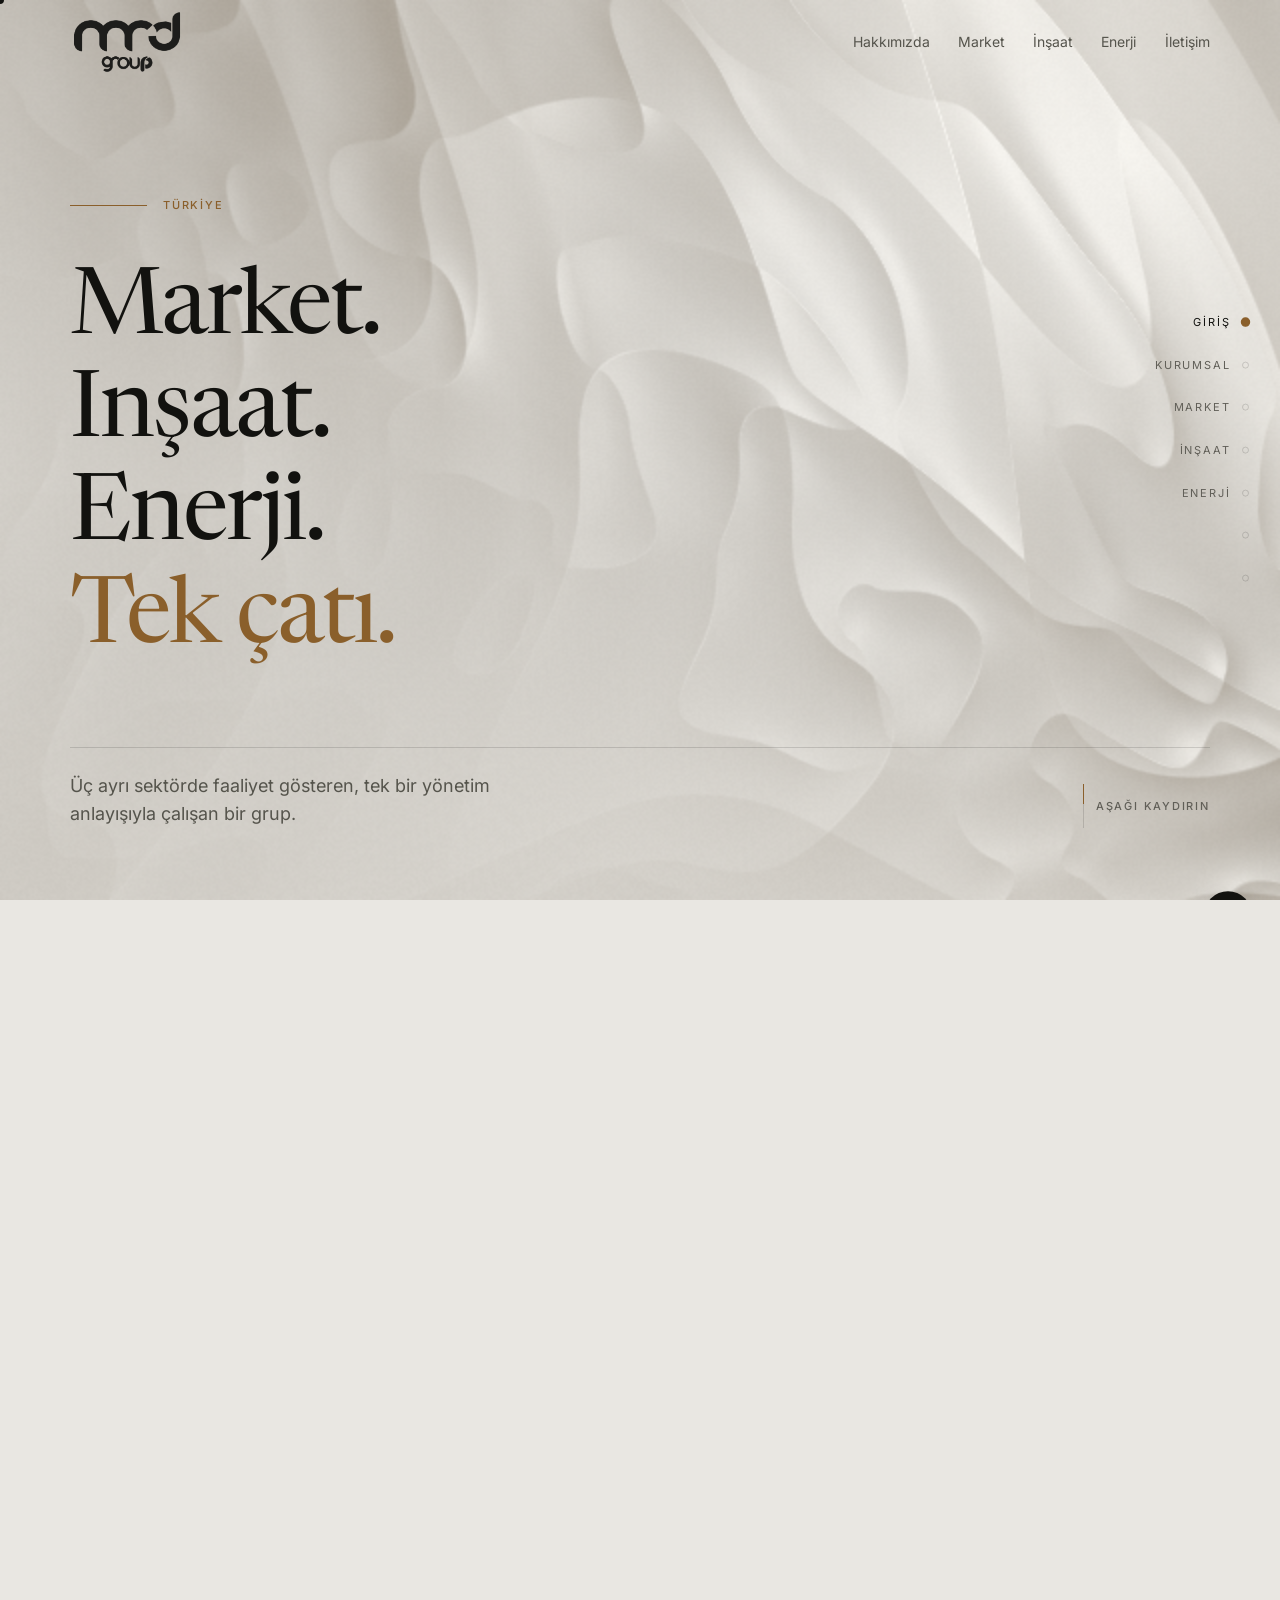
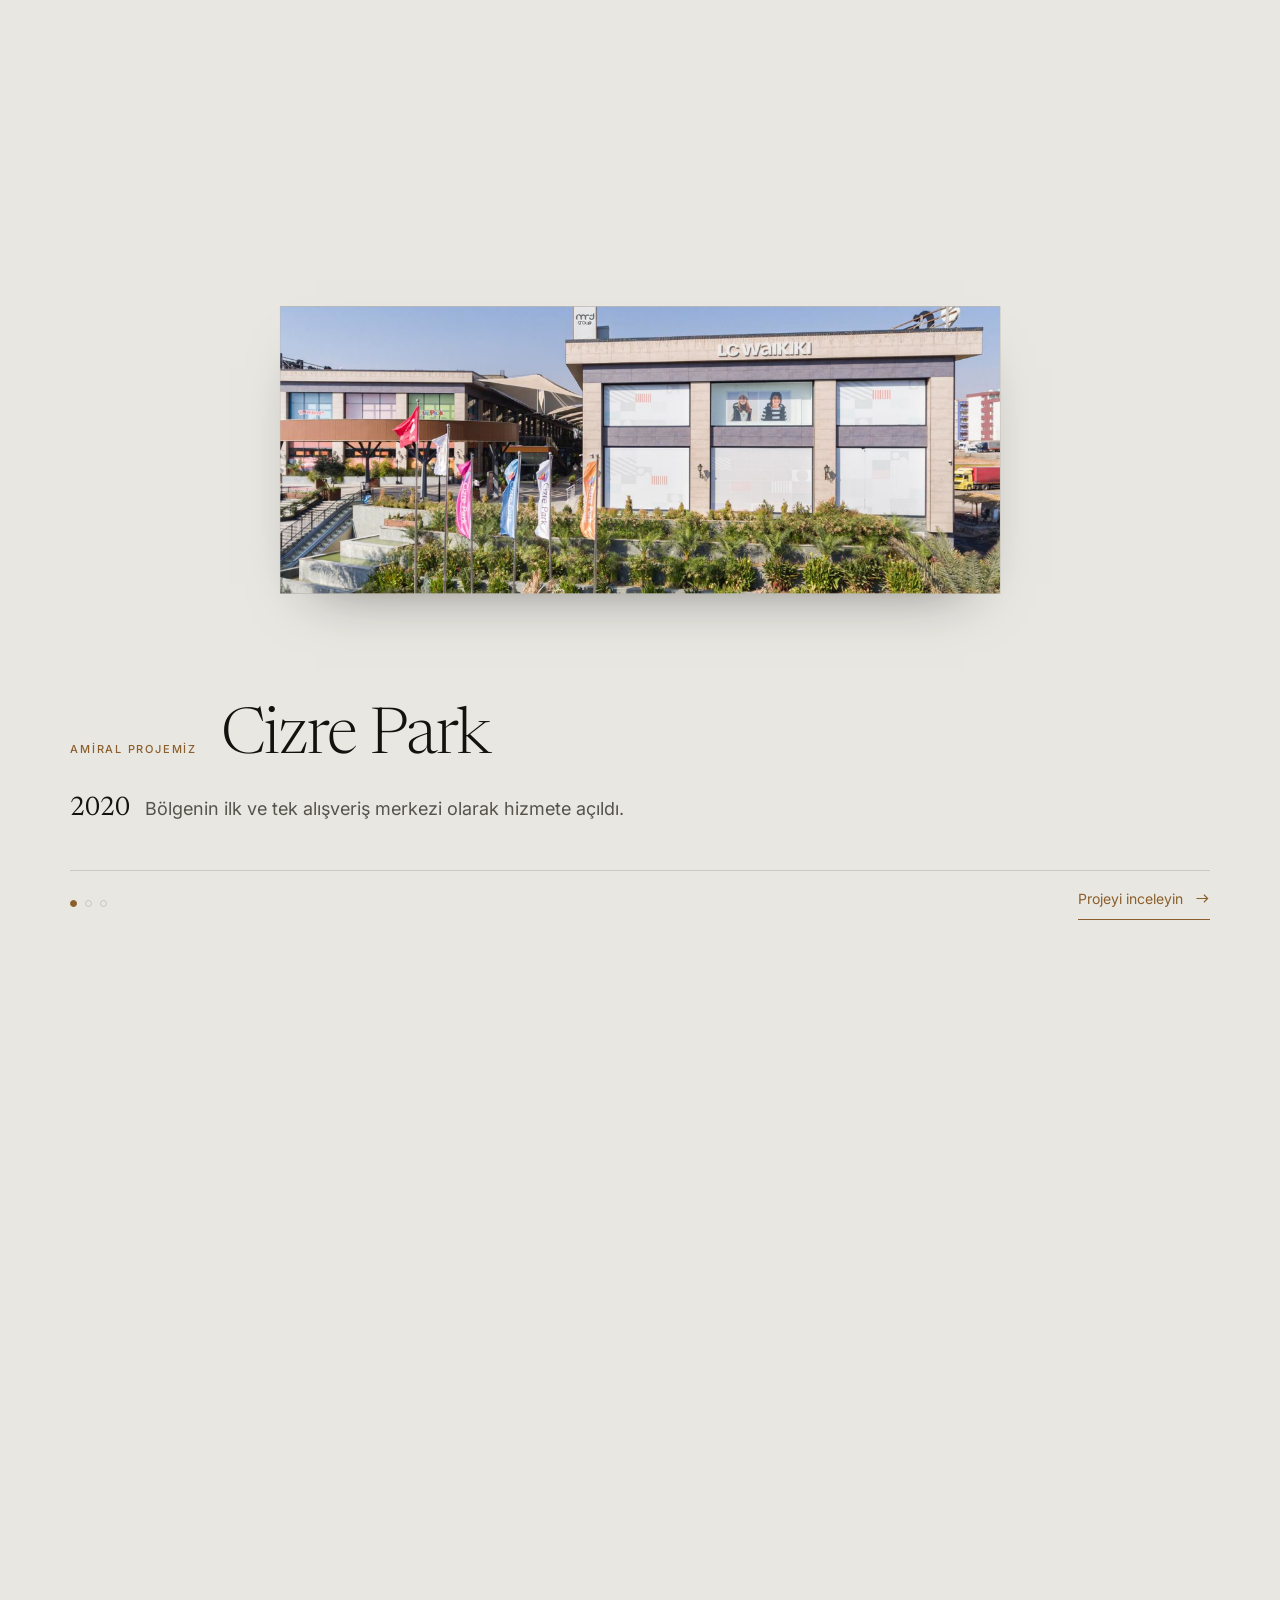
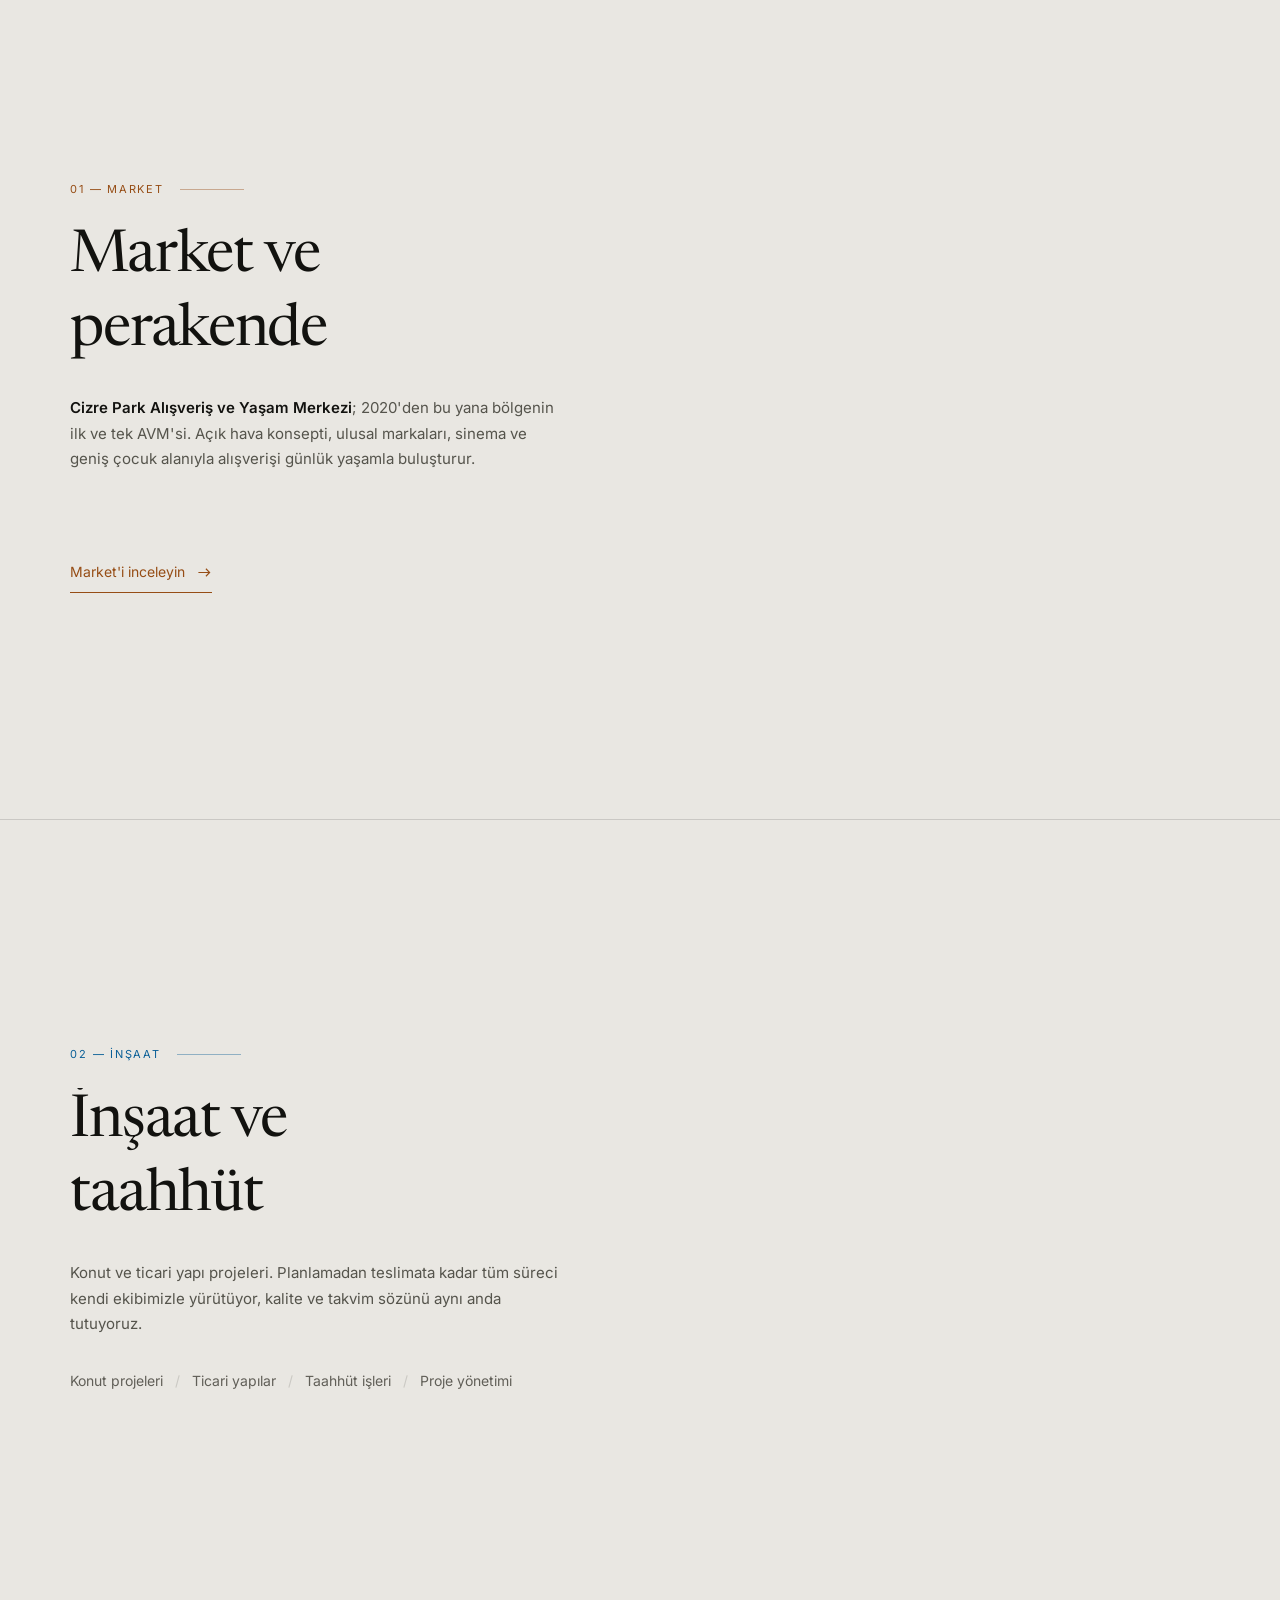
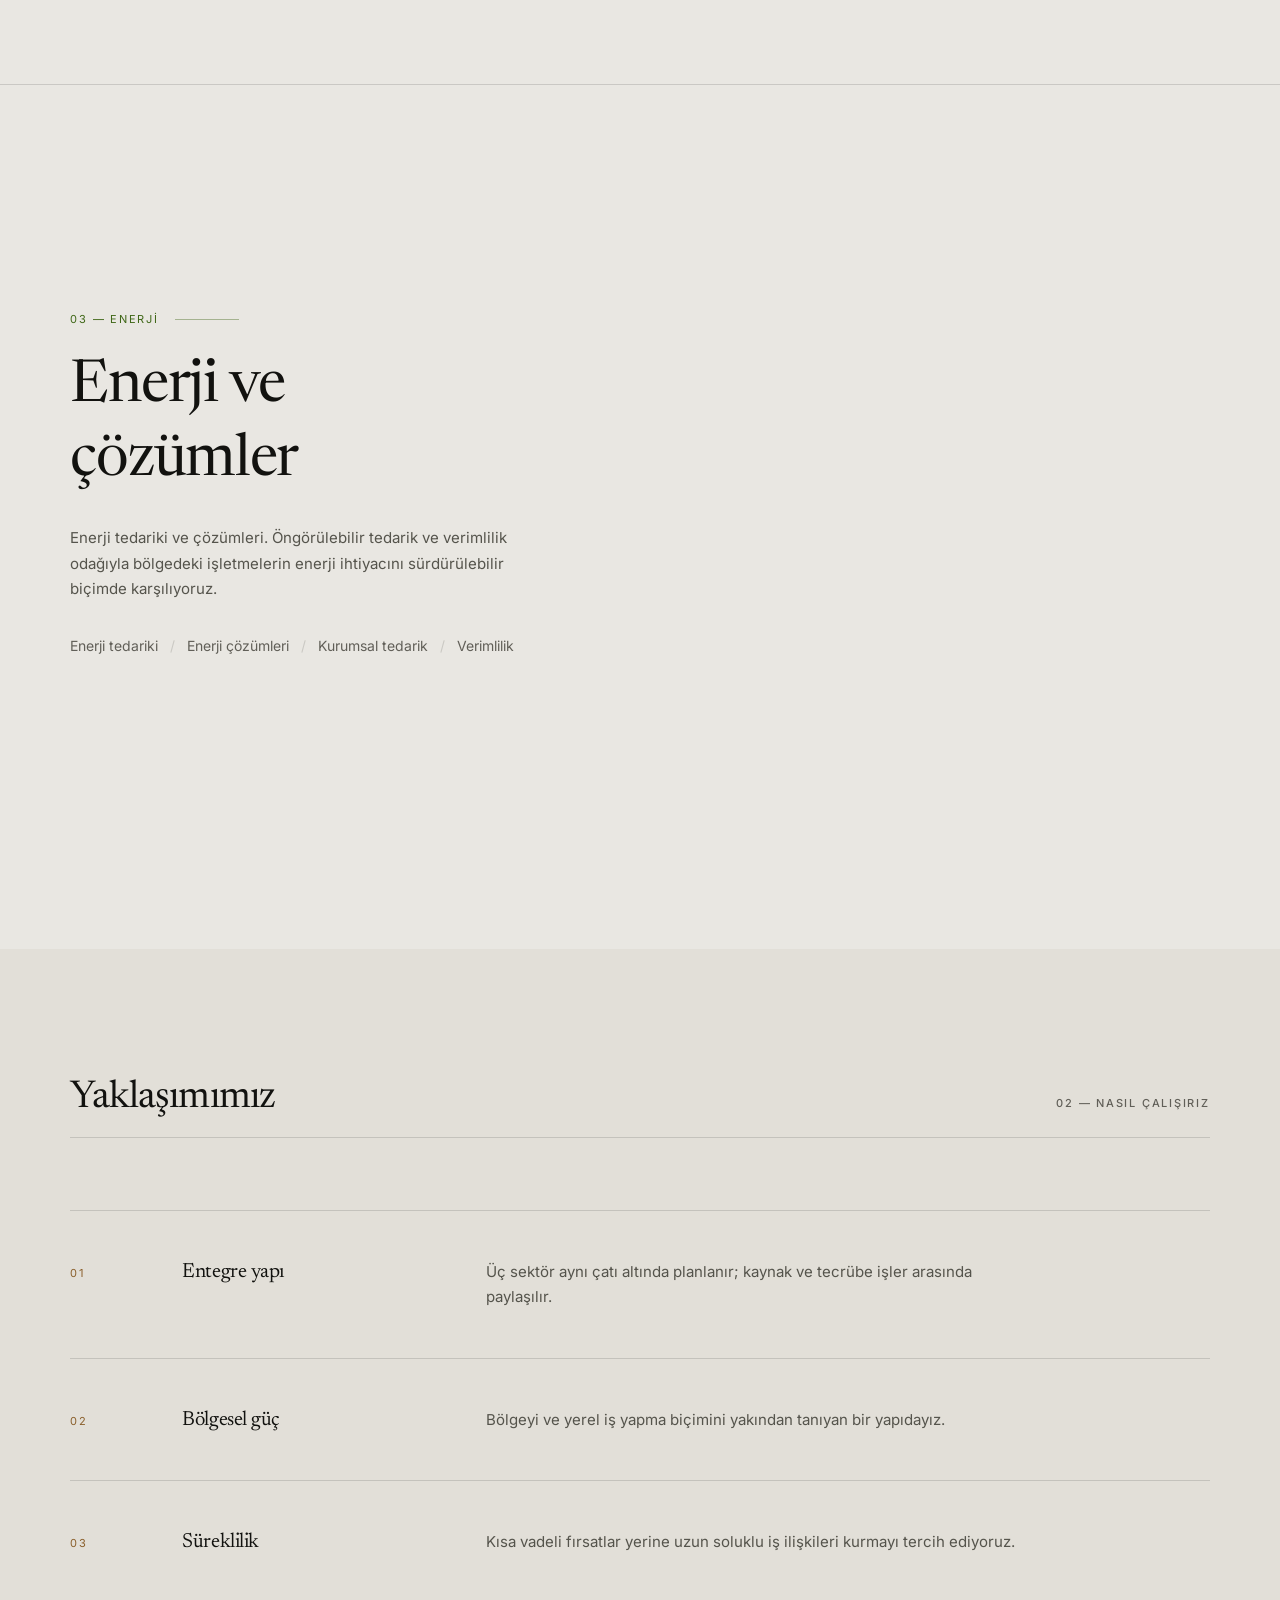
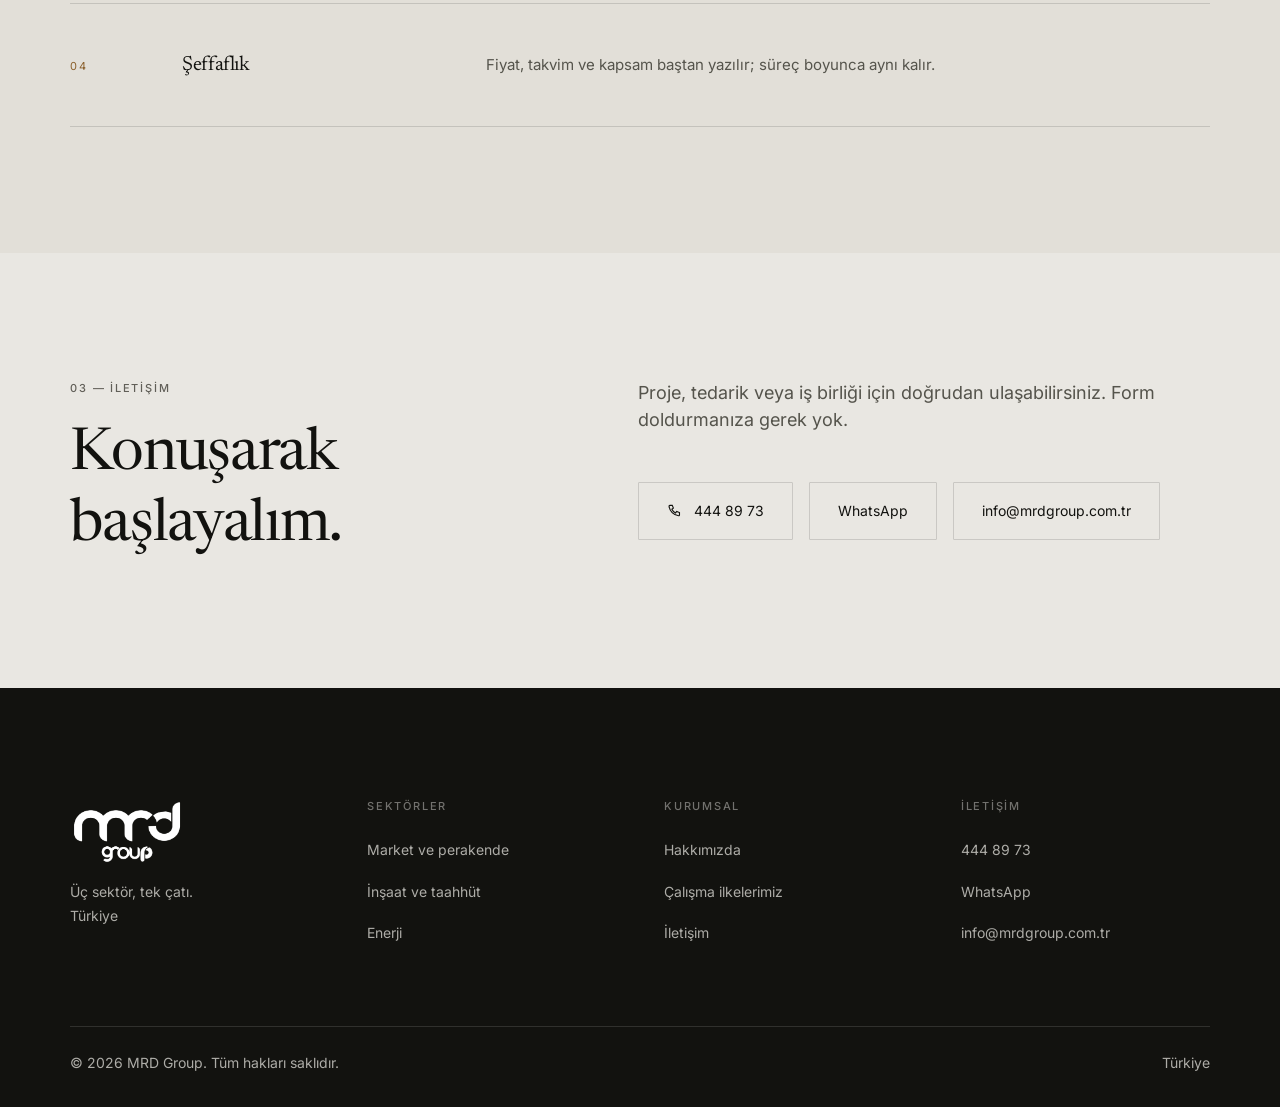
==== index.html @ e48557bb "Amiral proje sinematik sahneye donusturuldu: sabitlenen ekranda gun dongusu ve senkron metin" ====
<!doctype html>
<html lang="tr">
<head>
<meta charset="utf-8">
<meta name="viewport" content="width=device-width, initial-scale=1">
<title>MRD Group — Market, İnşaat ve Enerji</title>
<meta name="description" content="MRD Group; market ve perakende, inşaat ve taahhüt, enerji olmak üzere üç sektörde faaliyet gösteren bir gruptur.">
<link rel="canonical" href="https://stillbenn.github.io/mrd-group/">

<meta property="og:type" content="website">
<meta property="og:site_name" content="MRD Group">
<meta property="og:locale" content="tr_TR">
<meta property="og:title" content="MRD Group — Market, İnşaat ve Enerji">
<meta property="og:description" content="Üç sektör, tek çatı. MRD Group; market, inşaat ve enerji alanlarında faaliyet gösterir.">
<meta property="og:url" content="https://stillbenn.github.io/mrd-group/">
<meta property="og:image" content="https://stillbenn.github.io/mrd-group/img/og-image.png">
<meta property="og:image:width" content="1200">
<meta property="og:image:height" content="630">
<meta name="twitter:card" content="summary_large_image">
<meta name="twitter:title" content="MRD Group — Market, İnşaat ve Enerji">
<meta name="twitter:description" content="Üç sektör, tek çatı. MRD Group.">
<meta name="twitter:image" content="https://stillbenn.github.io/mrd-group/img/og-image.png">

<meta name="theme-color" content="#e9e7e2">
<link rel="icon" href="./img/favicon.svg" type="image/svg+xml">
<link rel="icon" href="./favicon.ico" sizes="32x32">
<link rel="apple-touch-icon" href="./img/apple-touch-icon.png">

<link rel="preload" href="./fonts/newsreader-latin.woff2" as="font" type="font/woff2" crossorigin>
<link rel="preload" href="./fonts/inter-latin.woff2" as="font" type="font/woff2" crossorigin>
<link rel="preload" href="./fonts/newsreader-latin-ext.woff2" as="font" type="font/woff2" crossorigin>
<link rel="preload" href="./fonts/inter-latin-ext.woff2" as="font" type="font/woff2" crossorigin>
<link rel="stylesheet" href="./css/tokens.css">
<link rel="stylesheet" href="./css/base.css">
<link rel="stylesheet" href="./css/site.css">

<script type="application/ld+json">
{
  "@context": "https://schema.org",
  "@type": "Organization",
  "name": "MRD Group",
  "url": "https://stillbenn.github.io/mrd-group/",
  "logo": "https://stillbenn.github.io/mrd-group/img/og-image.png",
  "description": "Market ve perakende, inşaat ve taahhüt, enerji alanlarında faaliyet gösteren grup.",
  "address": {
    "@type": "PostalAddress",
    "addressCountry": "TR"
  },
  "contactPoint": {
    "@type": "ContactPoint",
    "telephone": "444 89 73",
    "contactType": "customer service",
    "areaServed": "TR",
    "availableLanguage": "Turkish"
  }
}
</script>
</head>

<body>
<a class="skip-link" href="#main">İçeriğe geç</a>

<div class="loader" role="status" aria-live="polite">
  <img decoding="async" class="loader__logo" src="./img/mrd-group.png" alt="MRD Group" width="760" height="429">
  <div class="loader__bar"><span class="loader__fill"></span></div>
  <p class="loader__pct">000</p>
</div>

<div class="cursor" aria-hidden="true">
  <span class="cursor__dot"></span>
</div>

<div class="stage" aria-hidden="true"></div>

<header class="site-header">
  <div class="site-header__inner">
    <a class="brand" href="./index.html" aria-label="MRD Group ana sayfa">
      <img decoding="async" class="brand__logo" src="./img/mrd-group.png" alt="MRD Group" width="760" height="429">
    </a>

    <nav class="nav" aria-label="Ana menü">
      <a class="nav__link" href="./hakkimizda.html">Hakkımızda</a>
      <a class="nav__link" href="./market.html">Market</a>
      <a class="nav__link" href="./insaat.html">İnşaat</a>
      <a class="nav__link" href="./enerji.html">Enerji</a>
      <a class="nav__link" href="./iletisim.html">İletişim</a>
    </nav>

    <button class="menu-toggle" type="button" aria-expanded="false" aria-controls="menu" aria-label="Menüyü aç">
      <span></span><span></span><span></span>
    </button>
  </div>
</header>

<nav class="menu" id="menu" aria-label="Mobil menü" aria-hidden="true">
  <a class="menu__link" href="./hakkimizda.html"><span>01</span>Hakkımızda</a>
  <a class="menu__link" href="./market.html"><span>02</span>Market</a>
  <a class="menu__link" href="./insaat.html"><span>03</span>İnşaat</a>
  <a class="menu__link" href="./enerji.html"><span>04</span>Enerji</a>
  <a class="menu__link" href="./iletisim.html"><span>05</span>İletişim</a>
  <div class="menu__foot">
    <a class="btn" data-cfg-href="phoneHref" href="tel:4448973">
      <span data-cfg="phoneDisplay">444 89 73</span>
    </a>
  </div>
</nav>

<main id="main" class="page">

  <!-- ============ HERO ============ -->
  <section class="hero" data-scene="intro">
    <div class="hero__inner">
      <p class="hero__eyebrow t-label t-label--accent" data-reveal>Türkiye</p>

      <h1 class="hero__title">
        <span class="split-line"><span>Market.</span></span>
        <span class="split-line"><span>İnşaat.</span></span>
        <span class="split-line"><span>Enerji.</span></span>
        <span class="split-line"><span class="accent">Tek çatı.</span></span>
      </h1>

      <div class="hero__foot">
        <p class="t-lead hero__lead" data-reveal>
          Üç ayrı sektörde faaliyet gösteren, tek bir yönetim anlayışıyla
          çalışan bir grup.
        </p>
        <p class="scroll-cue t-label" data-reveal>
          <span class="scroll-cue__rail" aria-hidden="true"></span>
          Aşağı kaydırın
        </p>
      </div>
    </div>
  </section>

  <!-- ============ KURUMSAL ============ -->
  <section class="section" data-scene="group" id="kurumsal">
    <div class="wrap">
      <div class="manifesto__grid">
        <div>
          <p class="t-label" data-reveal>01 — Kurumsal</p>
          <p class="manifesto__text" style="margin-top: var(--s-6)">
            <span class="split-line"><span>Farklı sektörler,</span></span>
            <span class="split-line"><span class="accent">aynı standart.</span></span>
          </p>
        </div>
        <div class="manifesto__side stack-lg" data-reveal>
          <p>
            Ticaret, yapı ve enerji birbirinden bağımsız alanlar gibi görünür.
            Bizim için üçü de aynı temele dayanır: gerçekçi planlama, şeffaf
            yönetim ve verdiği sözü tutan bir organizasyon.
          </p>
          <p>
            MRD Group çatısı altındaki işler kendi alanlarında bağımsız
            yürütülür; ancak hepsi aynı kurumsal ölçütle denetlenir.
          </p>
          <a class="link-arrow" href="./iletisim.html">
            Bize ulaşın
            <svg viewBox="0 0 16 16" fill="none" stroke="currentColor" stroke-width="1.2" aria-hidden="true">
              <path d="M1.5 8h12M9.5 4l4 4-4 4"/>
            </svg>
          </a>
        </div>
      </div>

      <!-- Only verified figures: three sectors, plus the real numbers of the
           group's flagship project (source: the company's own AVM site).
           No invented statistics. -->
      <div class="stats" aria-label="Rakamlarla MRD Group">
        <div class="stat" data-reveal>
          <p class="stat__value"><span data-count="3">0</span></p>
          <p class="stat__label">Faaliyet sektörü</p>
        </div>
        <div class="stat" data-reveal>
          <p class="stat__value"><span data-count="16500">0</span><span class="stat__suffix"> m²</span></p>
          <p class="stat__label">Amiral proje alanı</p>
        </div>
        <div class="stat" data-reveal>
          <p class="stat__value"><span data-count="26">0</span></p>
          <p class="stat__label">Mağaza · Cizre Park</p>
        </div>
        <div class="stat" data-reveal>
          <p class="stat__value"><span data-count="128">0</span></p>
          <p class="stat__label">Konut · Cizre Park</p>
        </div>
      </div>
    </div>
  </section>

  <!-- ============ AMİRAL PROJE ============
       Replaced an invented five-milestone timeline with the group's one real,
       verifiable landmark project. Every figure here comes from the company's
       own published material. -->
  <!-- A pinned, scroll-driven scene: the project's real photographs advance
       through one day — noon, dusk, night — while the copy steps with them.
       The stage stays on paper; the photograph is a print laid on it, not a
       full-bleed takeover, so the identity holds. -->
  <section class="cinema" id="amiral-proje" aria-labelledby="cinema-title">
    <div class="cinema__stage">
      <div class="cinema__media">
        <img class="cinema__frame is-on" src="./img/gallery/market-02.jpg" alt="Cizre Park Alışveriş ve Yaşam Merkezi'nin gündüz dış cephesi" width="1600" height="1000" decoding="async">
        <img class="cinema__frame" src="./img/gallery/market-03.jpg" alt="Cizre Park gün batımında" width="1600" height="1000" loading="lazy" decoding="async">
        <img class="cinema__frame" src="./img/gallery/market-04.jpg" alt="Cizre Park'ın gece promenadı" width="1600" height="1000" loading="lazy" decoding="async">
      </div>

      <div class="cinema__copy">
        <div class="cinema__head">
          <p class="cinema__eyebrow t-label t-label--accent">Amiral projemiz</p>
          <h2 class="cinema__title" id="cinema-title">Cizre Park</h2>
        </div>

        <div class="cinema__steps">
          <p class="cinema__step is-on">
            <span class="cinema__figure">2020</span>
            Bölgenin ilk ve tek alışveriş merkezi olarak hizmete açıldı.
          </p>
          <p class="cinema__step">
            <span class="cinema__figure">26</span>
            mağazalık alışveriş alanı, gün ışığı alan açık hava konseptinde.
          </p>
          <p class="cinema__step">
            <span class="cinema__figure">128</span>
            konutluk yaşam alanı; alışveriş, eğlence ve konut aynı çatı altında.
          </p>
        </div>

        <div class="cinema__foot">
          <div class="cinema__dots" aria-hidden="true">
            <span class="cinema__dot is-on"></span>
            <span class="cinema__dot"></span>
            <span class="cinema__dot"></span>
          </div>
          <a class="link-arrow" href="./market.html">
            Projeyi inceleyin
            <svg viewBox="0 0 16 16" fill="none" stroke="currentColor" stroke-width="1.2" aria-hidden="true">
              <path d="M1.5 8h12M9.5 4l4 4-4 4"/>
            </svg>
          </a>
        </div>
      </div>
    </div>
  </section>

  <!-- ============ SEKTÖRLER ============ -->
  <div id="sektorler">

    <section class="sector sector--market" data-scene="market" aria-labelledby="s-market">
      <div class="wrap sector__inner">
        <div>
          <p class="sector__index" data-reveal>01 — Market</p>
          <h2 class="sector__title" id="s-market">
            <span class="split-line"><span>Market ve</span></span>
            <span class="split-line"><span>perakende</span></span>
          </h2>
          <p data-reveal>
            <strong>Cizre Park Alışveriş ve Yaşam Merkezi</strong>; 2020'den bu
            yana bölgenin ilk ve tek AVM'si. Açık hava konsepti, ulusal
            markaları, sinema ve geniş çocuk alanıyla alışverişi günlük yaşamla
            buluşturur.
          </p>
          <ul class="sector__list" data-reveal>
            <li>Alışveriş</li>
            <li>Sinema &amp; eğlence</li>
            <li>Yeme &amp; içme</li>
            <li>Yaşam alanları</li>
          </ul>
          <a class="link-arrow" href="./market.html" data-reveal>
            Market'i inceleyin
            <svg viewBox="0 0 16 16" fill="none" stroke="currentColor" stroke-width="1.2" aria-hidden="true">
              <path d="M1.5 8h12M9.5 4l4 4-4 4"/>
            </svg>
          </a>
        </div>
        <a class="sector__media-link" href="./market.html" aria-label="Market'i inceleyin">
          <figure class="sector__media reveal-media">
            <img src="./img/sectors/market.jpg" alt="Cizre Park Alışveriş ve Yaşam Merkezi'nin açık hava çarşısı" width="800" height="1000" loading="lazy" decoding="async">
          </figure>
        </a>
      </div>
    </section>

    <section class="sector sector--insaat sector--flip" data-scene="insaat" aria-labelledby="s-insaat">
      <div class="wrap sector__inner">
        <div>
          <p class="sector__index" data-reveal>02 — İnşaat</p>
          <h2 class="sector__title" id="s-insaat">
            <span class="split-line"><span>İnşaat ve</span></span>
            <span class="split-line"><span>taahhüt</span></span>
          </h2>
          <p data-reveal>
            Konut ve ticari yapı projeleri. Planlamadan teslimata kadar tüm
            süreci kendi ekibimizle yürütüyor, kalite ve takvim sözünü aynı
            anda tutuyoruz.
          </p>
          <ul class="sector__list" data-reveal>
            <li>Konut projeleri</li>
            <li>Ticari yapılar</li>
            <li>Taahhüt işleri</li>
            <li>Proje yönetimi</li>
          </ul>
          <a class="link-arrow" href="./insaat.html" data-reveal>
            İnşaat'ı inceleyin
            <svg viewBox="0 0 16 16" fill="none" stroke="currentColor" stroke-width="1.2" aria-hidden="true">
              <path d="M1.5 8h12M9.5 4l4 4-4 4"/>
            </svg>
          </a>
        </div>
        <a class="sector__media-link" href="./insaat.html" aria-label="İnşaat'ı inceleyin">
          <figure class="sector__media reveal-media">
            <img src="./img/sectors/insaat.jpg" alt="Modern bir konut projesinin dış cephesi" width="800" height="1000" loading="lazy" decoding="async">
          </figure>
        </a>
      </div>
    </section>

    <section class="sector sector--enerji" data-scene="enerji" aria-labelledby="s-enerji">
      <div class="wrap sector__inner">
        <div>
          <p class="sector__index" data-reveal>03 — Enerji</p>
          <h2 class="sector__title" id="s-enerji">
            <span class="split-line"><span>Enerji ve</span></span>
            <span class="split-line"><span>çözümler</span></span>
          </h2>
          <p data-reveal>
            Enerji tedariki ve çözümleri. Öngörülebilir tedarik ve verimlilik
            odağıyla bölgedeki işletmelerin enerji ihtiyacını sürdürülebilir
            biçimde karşılıyoruz.
          </p>
          <ul class="sector__list" data-reveal>
            <li>Enerji tedariki</li>
            <li>Enerji çözümleri</li>
            <li>Kurumsal tedarik</li>
            <li>Verimlilik</li>
          </ul>
          <a class="link-arrow" href="./enerji.html" data-reveal>
            Enerji'yi inceleyin
            <svg viewBox="0 0 16 16" fill="none" stroke="currentColor" stroke-width="1.2" aria-hidden="true">
              <path d="M1.5 8h12M9.5 4l4 4-4 4"/>
            </svg>
          </a>
        </div>
        <a class="sector__media-link" href="./enerji.html" aria-label="Enerji'yi inceleyin">
          <figure class="sector__media reveal-media">
            <img src="./img/sectors/enerji.jpg" alt="Güneş enerjisi panelleri" width="800" height="1000" loading="lazy" decoding="async">
          </figure>
        </a>
      </div>
    </section>

  </div>

  <!-- ============ YAKLAŞIM ============ -->
  <section class="section section--band" data-scene="approach" id="yaklasim">
    <div class="wrap">
      <div class="section-head">
        <h2 class="t-h2" data-reveal>Yaklaşımımız</h2>
        <p class="t-label" data-reveal>02 — Nasıl çalışırız</p>
      </div>

      <div class="approach">
        <article class="approach__item" data-reveal>
          <p class="approach__no">01</p>
          <h3>Entegre yapı</h3>
          <p>Üç sektör aynı çatı altında planlanır; kaynak ve tecrübe işler arasında paylaşılır.</p>
        </article>
        <article class="approach__item" data-reveal>
          <p class="approach__no">02</p>
          <h3>Bölgesel güç</h3>
          <p>Bölgeyi ve yerel iş yapma biçimini yakından tanıyan bir yapıdayız.</p>
        </article>
        <article class="approach__item" data-reveal>
          <p class="approach__no">03</p>
          <h3>Süreklilik</h3>
          <p>Kısa vadeli fırsatlar yerine uzun soluklu iş ilişkileri kurmayı tercih ediyoruz.</p>
        </article>
        <article class="approach__item" data-reveal>
          <p class="approach__no">04</p>
          <h3>Şeffaflık</h3>
          <p>Fiyat, takvim ve kapsam baştan yazılır; süreç boyunca aynı kalır.</p>
        </article>
      </div>
    </div>
  </section>

  <!-- ============ İLETİŞİM ============ -->
  <section class="section" data-scene="close" id="iletisim">
    <div class="wrap">
      <div class="split split--narrow">
        <div>
          <p class="t-label" data-reveal>03 — İletişim</p>
          <h2 class="contact-band__title" data-reveal style="margin-top: var(--s-5)">
            Konuşarak başlayalım.
          </h2>
        </div>
        <div data-reveal>
          <p class="t-lead">
            Proje, tedarik veya iş birliği için doğrudan ulaşabilirsiniz.
            Form doldurmanıza gerek yok.
          </p>
          <div class="contact-actions">
            <a class="btn" data-cfg-href="phoneHref" href="tel:4448973">
              <svg viewBox="0 0 16 16" fill="none" stroke="currentColor" stroke-width="1.2" aria-hidden="true">
                <path d="M3 2.5h2.6l1.2 3-1.6 1.2a8.4 8.4 0 003.9 3.9l1.2-1.6 3 1.2v2.6a.8.8 0 01-.9.8A11.6 11.6 0 012.2 3.4a.8.8 0 01.8-.9z"/>
              </svg>
              <span data-cfg="phoneDisplay">444 89 73</span>
            </a>
            <a class="btn btn--ghost" data-cfg-href="whatsappHref" href="https://wa.me/905000000000" rel="noopener">WhatsApp</a>
            <a class="btn btn--ghost" data-cfg-href="emailHref" href="mailto:info@mrdgroup.com.tr">
              <span data-cfg="emailDisplay">info@mrdgroup.com.tr</span>
            </a>
          </div>
        </div>
      </div>
    </div>
  </section>

</main>

<footer class="site-footer">
  <div class="wrap">
    <div class="site-footer__grid">
      <div>
        <a class="brand" href="./index.html">
          <img decoding="async" class="brand__logo" src="./img/mrd-group.png" alt="MRD Group" width="760" height="429">
        </a>
        <p style="margin-top: var(--s-4)">
          Üç sektör, tek çatı.<br>
          <span data-cfg="country">Türkiye</span>
        </p>
      </div>

      <div>
        <h2>Sektörler</h2>
        <ul>
          <li><a href="./market.html">Market ve perakende</a></li>
          <li><a href="./insaat.html">İnşaat ve taahhüt</a></li>
          <li><a href="./enerji.html">Enerji</a></li>
        </ul>
      </div>

      <div>
        <h2>Kurumsal</h2>
        <ul>
          <li><a href="./hakkimizda.html">Hakkımızda</a></li>
          <li><a href="./hakkimizda.html#ilkelerimiz">Çalışma ilkelerimiz</a></li>
          <li><a href="./iletisim.html">İletişim</a></li>
        </ul>
      </div>

      <div>
        <h2>İletişim</h2>
        <ul>
          <li><a data-cfg-href="phoneHref" href="tel:4448973"><span data-cfg="phoneDisplay">444 89 73</span></a></li>
          <li><a data-cfg-href="whatsappHref" href="https://wa.me/905000000000" rel="noopener">WhatsApp</a></li>
          <li><a data-cfg-href="emailHref" href="mailto:info@mrdgroup.com.tr"><span data-cfg="emailDisplay">info@mrdgroup.com.tr</span></a></li>
        </ul>
      </div>
    </div>

    <div class="site-footer__bar">
      <p>© <span id="year">2026</span> MRD Group. Tüm hakları saklıdır.</p>
      <p>Türkiye</p>
    </div>
  </div>
</footer>

<a class="wa-float" data-cfg-href="whatsappHref" href="https://wa.me/905000000000" rel="noopener" aria-label="WhatsApp ile yazın">
  <svg viewBox="0 0 24 24" fill="currentColor" aria-hidden="true">
    <path d="M12 2a10 10 0 00-8.6 15L2 22l5.2-1.4A10 10 0 1012 2zm5.6 14.2c-.2.6-1.2 1.2-1.7 1.2-.4 0-1 .1-3.2-.8-2.7-1.1-4.4-3.9-4.5-4-.1-.2-1-1.4-1-2.6 0-1.3.7-1.9.9-2.1.2-.3.5-.3.7-.3h.5c.2 0 .4 0 .6.5l.8 2c.1.2.1.4 0 .5l-.3.5-.4.4c-.1.1-.3.3-.1.6.2.3.7 1.2 1.6 2 1.1.9 1.9 1.2 2.2 1.3.2.1.4.1.6-.1l.8-1c.2-.2.3-.2.6-.1l2 .9c.2.1.4.2.4.3.1.2.1.8-.1 1.4z"/>
  </svg>
</a>

<script src="./js/vendor/gsap.min.js" defer></script>
<script src="./js/vendor/ScrollTrigger.min.js" defer></script>
<script src="./js/vendor/lenis.min.js" defer></script>
<script type="module" src="./js/main.js"></script>
<script>document.getElementById("year").textContent = new Date().getFullYear();</script>
</body>
</html>
---- css/tokens.css ----
/* ==========================================================================
   MRD Group — Design tokens
   --------------------------------------------------------------------------
   Direction: paper, not screen. A light warm ground, near-black ink, a serif
   display face and restrained type sizes. Premium here comes from space,
   typography and slowness — not from effects.

   Single source of truth: no file below this one may hard-code a raw value.
   ========================================================================== */

:root {
  /* --- Ground ---------------------------------------------------------- */
  --c-paper: #e9e7e2;
  --c-paper-2: #e2dfd8; /* alternating band */
  --c-paper-3: #d8d4cb; /* insets, media wells */
  --c-ink-inverse: #12120f; /* the one dark band (footer) */

  /* --- Ink ------------------------------------------------------------- */
  --c-ink: #12120f;
  --c-ink-dim: #55544c;
  /* Deepened from #8b8981, which only reached 2.84:1 on paper — below WCAG AA.
     This tone clears 4.5:1 on both the paper and the alternating band. */
  --c-ink-faint: #615f58;
  --c-line: rgba(18, 18, 15, 0.14);
  --c-line-soft: rgba(18, 18, 15, 0.08);

  /* --- Accents ---------------------------------------------------------
     Used sparingly: rules, indices, hover states. Never as a fill.        */
  --c-brand: #8a5f2b; /* aged bronze — the holding */
  /* Sector accents matched to the sub-brand logos: Cizre Park (market) is a
     warm terracotta from its flame mark, MRD İnşaat is its brand blue, MRD
     Enerji its brand green. Each is deepened from the logo's own colour just
     enough to stay readable as an accent on the light paper ground. */
  --c-market: #964d15; /* terracotta — Cizre Park (deepened to clear AA on paper) */
  --c-insaat: #0a5f97; /* brand blue — MRD İnşaat (deepened to clear AA) */
  --c-petrol: #3f6717; /* brand green — MRD Enerji, var name kept (deepened to clear AA) */

  /* Set per page via <body data-sector="market|insaat|enerji"> */
  --c-accent: var(--c-brand);

  /* --- Type ------------------------------------------------------------ */
  --f-display: "Newsreader", "Times New Roman", Georgia, serif;
  --f-body: "Inter", "Segoe UI", system-ui, sans-serif;

  /* Restrained scale. The hero is the only oversized element on a page. */
  --t-hero: clamp(2.6rem, 7.2vw, 6.5rem);
  --t-h1: clamp(2rem, 4.6vw, 3.75rem);
  --t-h2: clamp(1.6rem, 3vw, 2.5rem);
  --t-h3: clamp(1.15rem, 1.6vw, 1.4rem);
  --t-lead: clamp(1.0625rem, 1.4vw, 1.3125rem);
  --t-body: clamp(0.9375rem, 1vw, 1.0625rem);
  --t-small: 0.875rem;
  --t-label: 0.6875rem;

  --lh-display: 1.06;
  --lh-snug: 1.2;
  --lh-normal: 1.7;
  --ls-label: 0.16em;
  --ls-display: -0.022em;

  /* --- Space -----------------------------------------------------------
     Generous by default. Whitespace is the main premium signal here.      */
  --s-1: 0.25rem;
  --s-2: 0.5rem;
  --s-3: 0.75rem;
  --s-4: 1rem;
  --s-5: 1.5rem;
  --s-6: 2rem;
  --s-7: 3rem;
  --s-8: 4.5rem;
  --s-9: 7rem;
  --s-10: 10rem;
  --s-section: clamp(6rem, 14vh, 11rem);

  /* --- Layout ---------------------------------------------------------- */
  --w-max: 84rem;
  --w-text: 36rem;
  --gutter: clamp(1.25rem, 5.5vw, 5rem);
  --header-h: 5.25rem;
  --radius: 1px;

  /* --- Motion ----------------------------------------------------------
     Long and quiet. Nothing on this site snaps.                          */
  --e-out: cubic-bezier(0.16, 1, 0.3, 1);
  --e-in-out: cubic-bezier(0.62, 0.01, 0.34, 1);
  --d-fast: 0.3s;
  --d-base: 0.7s;
  --d-slow: 1.2s;
  --d-reveal: 1.5s;

  /* --- Layers ---------------------------------------------------------- */
  --z-canvas: 0;
  --z-content: 10;
  --z-header: 100;
  --z-menu: 200;
  --z-cursor: 900;
  --z-loader: 1000;
}

body[data-sector="market"] {
  --c-accent: var(--c-market);
}
body[data-sector="insaat"] {
  --c-accent: var(--c-insaat);
}
body[data-sector="enerji"] {
  --c-accent: var(--c-petrol);
}
---- css/base.css ----
/* ==========================================================================
   MRD Group — Fonts, reset, typography, layout primitives
   ========================================================================== */

/* --- Self-hosted fonts ---------------------------------------------------
   Served from the repo, not a CDN: the site must render identically on a
   locked-down corporate network and offline. latin-ext carries the Turkish
   glyphs (ğ ş ı İ), so both subsets load for Turkish copy.                */
@font-face {
  font-family: "Newsreader";
  src: url("../fonts/newsreader-latin-ext.woff2") format("woff2");
  font-weight: 300 600;
  font-display: swap;
  unicode-range: U+0100-02BA, U+02BD-02C5, U+02C7-02CC, U+02CE-02D7, U+02DD-02FF,
    U+0304, U+0308, U+0329, U+1D00-1DBF, U+1E00-1E9F, U+1EF2-1EFF, U+2020,
    U+20A0-20AB, U+20AD-20C0, U+2113, U+2C60-2C7F, U+A720-A7FF;
}
@font-face {
  font-family: "Newsreader";
  src: url("../fonts/newsreader-latin.woff2") format("woff2");
  font-weight: 300 600;
  font-display: swap;
  unicode-range: U+0000-00FF, U+0131, U+0152-0153, U+02BB-02BC, U+02C6, U+02DA,
    U+02DC, U+0304, U+0308, U+0329, U+2000-206F, U+20AC, U+2122, U+2191, U+2193,
    U+2212, U+2215, U+FEFF, U+FFFD;
}
@font-face {
  font-family: "Inter";
  src: url("../fonts/inter-latin-ext.woff2") format("woff2");
  font-weight: 400 600;
  font-display: swap;
  unicode-range: U+0100-02BA, U+02BD-02C5, U+02C7-02CC, U+02CE-02D7, U+02DD-02FF,
    U+0304, U+0308, U+0329, U+1D00-1DBF, U+1E00-1E9F, U+1EF2-1EFF, U+2020,
    U+20A0-20AB, U+20AD-20C0, U+2113, U+2C60-2C7F, U+A720-A7FF;
}
@font-face {
  font-family: "Inter";
  src: url("../fonts/inter-latin.woff2") format("woff2");
  font-weight: 400 600;
  font-display: swap;
  unicode-range: U+0000-00FF, U+0131, U+0152-0153, U+02BB-02BC, U+02C6, U+02DA,
    U+02DC, U+0304, U+0308, U+0329, U+2000-206F, U+20AC, U+2122, U+2191, U+2193,
    U+2212, U+2215, U+FEFF, U+FFFD;
}

/* --- Reset ------------------------------------------------------------- */
*,
*::before,
*::after {
  box-sizing: border-box;
  margin: 0;
  padding: 0;
}

html {
  -webkit-text-size-adjust: 100%;
}

/* `overflow-x: hidden` on the body turns it into a scroll container, which
   fights the smooth-scroll library for ownership of the wheel. `clip` stops
   horizontal overflow without creating one. */
html,
body {
  overflow-x: clip;
}

body {
  background: var(--c-paper);
  color: var(--c-ink);
  font-family: var(--f-body);
  font-size: var(--t-body);
  line-height: var(--lh-normal);
  font-synthesis-weight: none;
  -webkit-font-smoothing: antialiased;
  -moz-osx-font-smoothing: grayscale;
}

img,
svg,
video,
iframe {
  display: block;
  max-width: 100%;
}

img {
  height: auto;
}

a {
  color: inherit;
  text-decoration: none;
}

button {
  font: inherit;
  color: inherit;
  background: none;
  border: 0;
  cursor: pointer;
}

ul,
ol {
  list-style: none;
}

::selection {
  background: var(--c-ink);
  color: var(--c-paper);
}

/* --- Typography --------------------------------------------------------
   Display type is serif, set light and tight. Body type is sans, set
   comfortably. The contrast between the two carries the whole identity.  */
h1,
h2,
h3,
h4 {
  font-family: var(--f-display);
  font-weight: 400;
  line-height: var(--lh-snug);
  letter-spacing: var(--ls-display);
  text-wrap: balance;
}

.t-hero {
  font-size: var(--t-hero);
  line-height: var(--lh-display);
}
.t-h1 {
  font-size: var(--t-h1);
}
.t-h2 {
  font-size: var(--t-h2);
}
.t-h3 {
  font-size: var(--t-h3);
  letter-spacing: -0.01em;
}

.t-lead {
  font-size: var(--t-lead);
  line-height: 1.55;
  color: var(--c-ink-dim);
  max-width: var(--w-text);
}

.t-label {
  font-family: var(--f-body);
  font-size: var(--t-label);
  font-weight: 500;
  letter-spacing: var(--ls-label);
  text-transform: uppercase;
  color: var(--c-ink-faint);
}

.t-label--accent {
  color: var(--c-accent);
}

p {
  max-width: var(--w-text);
  color: var(--c-ink-dim);
}

strong {
  color: var(--c-ink);
  font-weight: 600;
}

/* --- Layout primitives -------------------------------------------------- */
.wrap {
  width: 100%;
  max-width: var(--w-max);
  margin-inline: auto;
  padding-inline: var(--gutter);
}

.section {
  position: relative;
  padding-block: var(--s-section);
  z-index: var(--z-content);
}

.stack > * + * {
  margin-top: var(--s-4);
}
.stack-lg > * + * {
  margin-top: var(--s-6);
}

/* --- Accessibility ------------------------------------------------------ */
.visually-hidden {
  position: absolute !important;
  width: 1px;
  height: 1px;
  padding: 0;
  overflow: hidden;
  clip: rect(0 0 0 0);
  white-space: nowrap;
  border: 0;
}

.skip-link {
  position: absolute;
  top: var(--s-3);
  left: var(--s-3);
  z-index: var(--z-loader);
  padding: var(--s-3) var(--s-5);
  background: var(--c-ink);
  color: var(--c-paper);
  font-weight: 500;
  transform: translateY(-200%);
  transition: transform var(--d-fast) var(--e-out);
}
.skip-link:focus-visible {
  transform: translateY(0);
}

:focus-visible {
  outline: 2px solid var(--c-accent);
  outline-offset: 3px;
}

/* --- Motion preference --------------------------------------------------
   Everything animated degrades to its final state. The site must be fully
   readable and navigable with zero motion.                                */
@media (prefers-reduced-motion: reduce) {
  *,
  *::before,
  *::after {
    animation-duration: 0.01ms !important;
    animation-iteration-count: 1 !important;
    transition-duration: 0.01ms !important;
    scroll-behavior: auto !important;
  }
}
---- css/site.css ----
/* ==========================================================================
   MRD Group — Components
   --------------------------------------------------------------------------
   Performance rules enforced throughout this file:
     · no backdrop-filter  — it repaints on every scroll frame
     · no mix-blend-mode   — forces an extra compositing pass
     · no filter transitions on large images
   Animation is limited to transform, opacity and clip-path, which the
   compositor can handle without touching layout or paint.
   ========================================================================== */

/* --------------------------------------------------------------------------
   1. Loader — quiet, paper-coloured, shows real progress.
   -------------------------------------------------------------------------- */
.loader {
  position: fixed;
  inset: 0;
  z-index: var(--z-loader);
  display: grid;
  align-content: center;
  justify-items: center;
  gap: var(--s-5);
  background: var(--c-paper);
  will-change: transform;
  transition: transform var(--d-slow) var(--e-in-out),
    visibility var(--d-slow);
}
/* The loader lifts away like a curtain rather than fading — it reveals the
   page beneath and shares its motion language with the page-exit wipe below,
   so entering and leaving a page feel like one continuous system. */
.loader.is-done {
  transform: translateY(-100%);
  visibility: hidden;
  pointer-events: none;
}

/* --------------------------------------------------------------------------
   1b. Page-exit wipe — a paper curtain that rises to cover the screen before
   an internal navigation, so the multi-page site reads as one seamless app.
   The incoming page's loader (same paper, same logo) then lifts to reveal it.
   -------------------------------------------------------------------------- */
.page-wipe {
  position: fixed;
  inset: 0;
  z-index: calc(var(--z-loader) + 10);
  display: grid;
  place-content: center;
  background: var(--c-paper);
  transform: translateY(100%);
  pointer-events: none;
  will-change: transform;
}
.page-wipe__logo {
  height: 3rem;
  width: auto;
  opacity: 0;
  transform: translateY(8px);
}
body.is-leaving .page-wipe {
  transform: translateY(0);
  pointer-events: auto;
  transition: transform 0.62s var(--e-in-out);
}
body.is-leaving .page-wipe__logo {
  opacity: 1;
  transform: none;
  transition: opacity 0.4s var(--e-out) 0.14s,
    transform 0.5s var(--e-out) 0.14s;
}
@media (prefers-reduced-motion: reduce) {
  .page-wipe {
    display: none;
  }
}
.loader__bar {
  width: min(42vw, 13rem);
  height: 1px;
  background: var(--c-line);
  overflow: hidden;
}
.loader__fill {
  display: block;
  height: 100%;
  width: 0%;
  background: var(--c-ink);
  transition: width 0.35s linear;
}
.loader__pct {
  font-size: var(--t-label);
  letter-spacing: var(--ls-label);
  color: var(--c-ink-faint);
  font-variant-numeric: tabular-nums;
}

/* --------------------------------------------------------------------------
   2. Cursor — a single ink dot, positioned straight from the pointer event.
      No trailing ring: anything that lags behind the hand reads as lag.
   -------------------------------------------------------------------------- */
/* The wrapper carries the pointer position, the dot carries the hover scale,
   so the two transforms never overwrite one another. */
.cursor {
  position: fixed;
  top: 0;
  left: 0;
  z-index: var(--z-cursor);
  pointer-events: none;
  display: none;
  will-change: transform;
}
.cursor__dot {
  position: absolute;
  top: 0;
  left: 0;
  width: 8px;
  height: 8px;
  margin: -4px 0 0 -4px;
  border-radius: 50%;
  background: var(--c-ink);
  transition: transform var(--d-fast) var(--e-out),
    background-color var(--d-fast) var(--e-out);
}
.cursor.is-hover .cursor__dot {
  transform: scale(2.4);
  background: var(--c-accent);
}
/* Hidden while the pointer is over the map, so the dot never freezes on the
   iframe (which captures pointer events and stops updating our cursor). */
.cursor.is-hidden {
  opacity: 0;
}
/* The footer is the same near-black as the dot, so the dot would vanish
   there. Over dark regions it flips to paper. */
.cursor.is-inverse .cursor__dot {
  background: var(--c-paper);
}
.cursor.is-inverse.is-hover .cursor__dot {
  background: var(--c-paper);
}
@media (hover: hover) and (pointer: fine) {
  body.has-cursor .cursor {
    display: block;
  }
  body.has-cursor,
  body.has-cursor a,
  body.has-cursor button {
    cursor: none;
  }
}

/* --------------------------------------------------------------------------
   3. Canvas stage — a single full-screen shader behind the page.
      It renders paper grain and a slow light wash. There is no geometry:
      one draw call, no per-frame JavaScript work, so it cannot compete
      with the scroll for main-thread time.
   -------------------------------------------------------------------------- */
.stage {
  position: fixed;
  inset: 0;
  z-index: var(--z-canvas);
  pointer-events: none;
}
.stage canvas {
  width: 100%;
  height: 100%;
  display: block;
}
/* Painted when WebGL is unavailable or reduced-motion is on. */
.stage--fallback {
  background: radial-gradient(
      110% 70% at 78% 8%,
      rgba(138, 95, 43, 0.09),
      transparent 62%
    ),
    radial-gradient(90% 60% at 8% 92%, rgba(38, 69, 107, 0.07), transparent 60%);
}

.page {
  position: relative;
  z-index: var(--z-content);
}

/* --------------------------------------------------------------------------
   4. Header & navigation
   -------------------------------------------------------------------------- */
.site-header {
  position: fixed;
  top: 0;
  left: 0;
  width: 100%;
  height: var(--header-h);
  z-index: var(--z-header);
  display: flex;
  align-items: center;
  border-bottom: 1px solid transparent;
  transition: height var(--d-base) var(--e-out),
    background-color var(--d-base) var(--e-out),
    border-color var(--d-base) var(--e-out);
}
/* Solid paper rather than a blur: no per-frame repaint while scrolling. */
.site-header.is-stuck {
  height: 3.875rem;
  background: var(--c-paper);
  border-bottom-color: var(--c-line);
}
.site-header__inner {
  display: flex;
  align-items: center;
  justify-content: space-between;
  gap: var(--s-5);
  width: 100%;
  max-width: var(--w-max);
  margin-inline: auto;
  padding-inline: var(--gutter);
}

.brand {
  display: flex;
  align-items: center;
  gap: var(--s-3);
}
.brand__logo {
  display: block;
  height: 4rem;
  width: auto;
  transition: height var(--d-base) var(--e-out),
    opacity var(--d-fast) var(--e-out);
}
.brand:hover .brand__logo {
  opacity: 0.72;
}
.site-header.is-stuck .brand__logo {
  height: 3.2rem;
}
/* The logo is black on transparent; on the dark footer it flips to paper. */
.site-footer .brand__logo {
  height: 4rem;
  filter: brightness(0) invert(1);
}

/* Loader wordmark image. */
.loader__logo {
  height: 5.5rem;
  width: auto;
}

/* Division sub-brand lockup at the top of a sector hero — sized to read as
   the division's identity, not a footnote. */
.page-hero__logo {
  display: block;
  width: auto;
  height: 5.6rem;
  max-width: 100%;
  margin-bottom: var(--s-7);
}
.page-hero__logo--tall {
  height: 8rem;
}
@media (max-width: 560px) {
  .page-hero__logo {
    height: 4.4rem;
  }
  .page-hero__logo--tall {
    height: 6.4rem;
  }
}

.nav {
  display: flex;
  align-items: center;
  gap: clamp(var(--s-4), 2.2vw, var(--s-7));
}
.nav__link {
  position: relative;
  font-size: var(--t-small);
  color: var(--c-ink-dim);
  padding-block: var(--s-2);
  transition: color var(--d-fast) var(--e-out);
}
.nav__link::after {
  content: "";
  position: absolute;
  left: 0;
  bottom: 0.35em;
  width: 100%;
  height: 1px;
  background: currentColor;
  transform: scaleX(0);
  transform-origin: right;
  transition: transform var(--d-base) var(--e-out);
}
.nav__link:hover {
  color: var(--c-ink);
}
.nav__link[aria-current="page"] {
  color: var(--c-accent);
}
.nav__link:hover::after,
.nav__link[aria-current="page"]::after {
  transform: scaleX(1);
  transform-origin: left;
}

.menu-toggle {
  display: none;
  width: 2.75rem;
  height: 2.75rem;
  place-content: center;
  gap: 6px;
  margin-right: calc(var(--s-3) * -1);
}
.menu-toggle span {
  display: block;
  width: 21px;
  height: 1px;
  background: var(--c-ink);
  transition: transform var(--d-base) var(--e-out),
    opacity var(--d-fast) var(--e-out);
}
body.menu-open .menu-toggle span:nth-child(1) {
  transform: translateY(7px) rotate(45deg);
}
body.menu-open .menu-toggle span:nth-child(2) {
  opacity: 0;
}
body.menu-open .menu-toggle span:nth-child(3) {
  transform: translateY(-7px) rotate(-45deg);
}

.menu {
  position: fixed;
  inset: 0;
  z-index: var(--z-menu);
  display: flex;
  flex-direction: column;
  justify-content: center;
  gap: var(--s-2);
  padding: var(--s-9) var(--gutter);
  background: var(--c-paper);
  transform: translateY(-100%);
  visibility: hidden;
  transition: transform var(--d-slow) var(--e-in-out), visibility var(--d-slow);
}
body.menu-open .menu {
  transform: translateY(0);
  visibility: visible;
}
.menu__link {
  display: flex;
  align-items: baseline;
  gap: var(--s-4);
  font-family: var(--f-display);
  font-size: clamp(2rem, 9vw, 3rem);
  font-weight: 400;
  letter-spacing: var(--ls-display);
  padding-block: var(--s-4);
  border-bottom: 1px solid var(--c-line);
}
.menu__link span {
  font-family: var(--f-body);
  font-size: var(--t-label);
  letter-spacing: var(--ls-label);
  color: var(--c-ink-faint);
}
.menu__foot {
  margin-top: var(--s-7);
  display: flex;
  flex-wrap: wrap;
  gap: var(--s-4);
}

@media (max-width: 900px) {
  .nav {
    display: none;
  }
  .menu-toggle {
    display: grid;
  }
}

/* --------------------------------------------------------------------------
   5. Hero — word-stacked serif, one line per line. Nothing else competes.
   -------------------------------------------------------------------------- */
.hero {
  position: relative;
  min-height: 100svh;
  display: flex;
  align-items: flex-end;
  padding-top: calc(var(--header-h) + var(--s-8));
  padding-bottom: var(--s-8);
}
.hero__inner {
  width: 100%;
  max-width: var(--w-max);
  margin-inline: auto;
  padding-inline: var(--gutter);
}
.hero__eyebrow {
  display: flex;
  align-items: center;
  gap: var(--s-4);
  margin-bottom: var(--s-7);
}
.hero__eyebrow::before {
  content: "";
  width: clamp(2rem, 6vw, 5rem);
  height: 1px;
  background: var(--c-accent);
}
.hero__title {
  font-size: var(--t-hero);
  line-height: var(--lh-display);
  letter-spacing: var(--ls-display);
  font-weight: 400;
}
.hero__title .accent {
  color: var(--c-accent);
}
.hero__foot {
  display: flex;
  flex-wrap: wrap;
  align-items: flex-end;
  justify-content: space-between;
  gap: var(--s-6);
  margin-top: var(--s-8);
  padding-top: var(--s-5);
  border-top: 1px solid var(--c-line);
}
.hero__lead {
  max-width: 30rem;
}

.scroll-cue {
  display: flex;
  align-items: center;
  gap: var(--s-3);
  color: var(--c-ink-faint);
}
.scroll-cue__rail {
  width: 1px;
  height: 2.75rem;
  background: var(--c-line);
  position: relative;
  overflow: hidden;
}
.scroll-cue__rail::after {
  content: "";
  position: absolute;
  left: 0;
  width: 100%;
  height: 45%;
  background: var(--c-accent);
  animation: cue 2.8s var(--e-in-out) infinite;
}
@keyframes cue {
  0% {
    transform: translateY(-100%);
  }
  100% {
    transform: translateY(230%);
  }
}
@media (prefers-reduced-motion: reduce) {
  .scroll-cue__rail::after {
    animation: none;
    transform: none;
  }
}

/* --------------------------------------------------------------------------
   6. Section furniture
   -------------------------------------------------------------------------- */
.section--band {
  background: var(--c-paper-2);
}

.section-head {
  display: flex;
  flex-wrap: wrap;
  align-items: baseline;
  justify-content: space-between;
  gap: var(--s-4);
  margin-bottom: var(--s-8);
  padding-bottom: var(--s-4);
  border-bottom: 1px solid var(--c-line);
}

/* Manifesto — a single serif statement, generous around it. */
.manifesto__grid {
  display: grid;
  gap: var(--s-8);
  align-items: start;
}
@media (min-width: 900px) {
  .manifesto__grid {
    grid-template-columns: 1.3fr 1fr;
    gap: var(--s-10);
  }
}
.manifesto__text {
  font-family: var(--f-display);
  font-size: clamp(1.6rem, 3.4vw, 2.9rem);
  line-height: 1.2;
  letter-spacing: var(--ls-display);
  color: var(--c-ink);
  max-width: 24ch;
}
.manifesto__text .accent {
  color: var(--c-accent);
}
.manifesto__side {
  max-width: 25rem;
  padding-top: var(--s-2);
}

/* Facts — hairline rules only. No boxes, no invented numbers. */
.facts {
  display: grid;
  grid-template-columns: repeat(auto-fit, minmax(min(100%, 12rem), 1fr));
  gap: var(--s-6) var(--s-7);
  margin-top: var(--s-9);
  padding-top: var(--s-6);
  border-top: 1px solid var(--c-line);
}
.fact__value {
  font-family: var(--f-display);
  font-size: clamp(2.25rem, 4vw, 3.25rem);
  font-weight: 300;
  line-height: 1;
  letter-spacing: var(--ls-display);
  color: var(--c-ink);
}
.fact__label {
  margin-top: var(--s-3);
  font-size: var(--t-small);
  color: var(--c-ink-faint);
}

/* --------------------------------------------------------------------------
   7. Sector rows — editorial spreads, not cards.
   -------------------------------------------------------------------------- */
.sector {
  position: relative;
  padding-block: var(--s-section);
  border-top: 1px solid var(--c-line);
}
.sector__inner {
  display: grid;
  gap: var(--s-8);
  align-items: center;
}
@media (min-width: 960px) {
  .sector__inner {
    grid-template-columns: 1fr 1fr;
    gap: var(--s-10);
  }
  .sector--flip .sector__media {
    order: -1;
  }
}

.sector__index {
  display: flex;
  align-items: center;
  gap: var(--s-4);
  font-size: var(--t-label);
  letter-spacing: var(--ls-label);
  text-transform: uppercase;
  color: var(--sector-accent, var(--c-accent));
}
.sector__index::after {
  content: "";
  flex: 1;
  max-width: 4rem;
  height: 1px;
  background: currentColor;
  opacity: 0.4;
}
.sector__title {
  font-size: var(--t-h1);
  font-weight: 400;
  letter-spacing: var(--ls-display);
  margin-block: var(--s-5) var(--s-5);
}
.sector__list {
  display: flex;
  flex-wrap: wrap;
  align-items: baseline;
  gap: var(--s-3);
  margin-block: var(--s-6);
  font-size: var(--t-small);
  color: var(--c-ink-faint);
}
.sector__list li:not(:last-child)::after {
  content: "/";
  margin-left: var(--s-3);
  color: var(--c-line);
}

.sector__media-link {
  display: block;
}
/* Media well — clip-path reveal, no filters, no blend modes. */
.sector__media {
  position: relative;
  overflow: hidden;
  aspect-ratio: 4 / 5;
  background: var(--c-paper-3);
}
.sector__media img {
  width: 100%;
  height: 100%;
  object-fit: cover;
}
.reveal-media {
  clip-path: inset(0 0 100% 0);
  transition: clip-path var(--d-reveal) var(--e-in-out);
}
.reveal-media img {
  transform: scale(1.08);
  transition: transform 2s var(--e-out);
}
.reveal-media.is-in {
  clip-path: inset(0 0 0 0);
}
.reveal-media.is-in img {
  transform: scale(1);
}
@media (prefers-reduced-motion: reduce) {
  .reveal-media {
    clip-path: none;
  }
  .reveal-media img {
    transform: none;
  }
}

.sector--market {
  --sector-accent: var(--c-market);
}
.sector--insaat {
  --sector-accent: var(--c-insaat);
}
.sector--enerji {
  --sector-accent: var(--c-petrol);
}

/* --------------------------------------------------------------------------
   8. Links & buttons — understated, rule-based.
   -------------------------------------------------------------------------- */
.link-arrow {
  display: inline-flex;
  align-items: center;
  gap: var(--s-3);
  font-size: var(--t-small);
  color: var(--sector-accent, var(--c-accent));
  padding-bottom: var(--s-2);
  border-bottom: 1px solid currentColor;
}
.link-arrow svg {
  width: 15px;
  height: 15px;
  transition: transform var(--d-base) var(--e-out);
}
.link-arrow:hover svg {
  transform: translateX(6px);
}

.btn {
  display: inline-flex;
  align-items: center;
  gap: var(--s-3);
  padding: 1rem 1.75rem;
  font-size: var(--t-small);
  color: var(--c-paper);
  background: var(--c-ink);
  border: 1px solid var(--c-ink);
  border-radius: var(--radius);
  transition: color var(--d-base) var(--e-out),
    background-color var(--d-base) var(--e-out);
}
.btn:hover {
  color: var(--c-ink);
  background: transparent;
}
.btn svg {
  width: 15px;
  height: 15px;
  flex: none;
}

.btn--ghost {
  color: var(--c-ink);
  background: transparent;
  border-color: var(--c-line);
}
.btn--ghost:hover {
  color: var(--c-paper);
  background: var(--c-ink);
  border-color: var(--c-ink);
}

/* Every button in a contact row carries the same weight. One filled button
   sitting beside outlined ones reads as an inconsistency, not as hierarchy —
   and it behaves differently on hover, which is worse. */
.contact-actions .btn {
  color: var(--c-ink);
  background: transparent;
  border-color: var(--c-line);
}
.contact-actions .btn:hover {
  color: var(--c-paper);
  background: var(--c-ink);
  border-color: var(--c-ink);
}

/* --------------------------------------------------------------------------
   9. Approach — a numbered editorial list, not a grid of cards.
   -------------------------------------------------------------------------- */
.approach {
  border-top: 1px solid var(--c-line);
}
.approach__item {
  display: grid;
  gap: var(--s-3) var(--s-7);
  padding-block: var(--s-7);
  border-bottom: 1px solid var(--c-line);
}
@media (min-width: 800px) {
  .approach__item {
    grid-template-columns: 4rem 16rem 1fr;
    align-items: baseline;
  }
}
.approach__no {
  font-size: var(--t-label);
  letter-spacing: var(--ls-label);
  color: var(--c-accent);
}
.approach__item h3 {
  font-size: var(--t-h3);
  font-weight: 400;
}
.approach__item p {
  max-width: 34rem;
}

/* --------------------------------------------------------------------------
   10. Contact
   -------------------------------------------------------------------------- */
.contact-band__title {
  font-size: var(--t-h1);
  font-weight: 400;
  letter-spacing: var(--ls-display);
  max-width: 20ch;
}
.contact-actions {
  display: flex;
  flex-wrap: wrap;
  gap: var(--s-4);
  margin-top: var(--s-7);
}

.detail-list {
  border-top: 1px solid var(--c-line);
}
.detail-list > div {
  display: grid;
  gap: var(--s-2);
  padding-block: var(--s-5);
  border-bottom: 1px solid var(--c-line);
}
@media (min-width: 700px) {
  .detail-list > div {
    grid-template-columns: 11rem 1fr;
    align-items: baseline;
    gap: var(--s-5);
  }
}
.detail-list dt {
  font-size: var(--t-label);
  letter-spacing: var(--ls-label);
  text-transform: uppercase;
  color: var(--c-ink-faint);
}
.detail-list dd {
  font-family: var(--f-display);
  font-size: var(--t-lead);
  color: var(--c-ink);
}
.detail-list dd a {
  border-bottom: 1px solid var(--c-line);
  transition: border-color var(--d-fast) var(--e-out);
}
.detail-list dd a:hover {
  border-bottom-color: var(--c-accent);
  color: var(--c-accent);
}

/* A live, full-colour map framed as a print: matted inside a hairline frame,
   edge-vignetted and labelled. Over the map the custom cursor is hidden and
   the real system cursor returns, so it never freezes on the iframe and the
   map stays fully interactive. */
.map-frame {
  position: relative;
  overflow: hidden;
  aspect-ratio: 4 / 3;
  background: var(--c-paper-3);
  border: 1px solid var(--c-line);
  box-shadow: 0 22px 48px -32px rgba(18, 18, 15, 0.55);
}
.map-frame iframe {
  position: relative;
  z-index: 0;
  width: 100%;
  height: 100%;
  border: 0;
}
body.has-cursor .map-frame,
body.has-cursor .map-frame * {
  cursor: auto;
}
/* Paper mat + hairline inner frame + warm edge vignette, all in one overlay. */
.map-frame::before {
  content: "";
  position: absolute;
  inset: 0;
  z-index: 1;
  pointer-events: none;
  box-shadow: inset 0 0 0 8px var(--c-paper), inset 0 0 0 9px var(--c-line);
  /* The first layer is a solid paper band across the bottom that hides the
     embed's own attribution/donate strip (it lives inside the cross-origin
     iframe and cannot be removed from the outside). Attribution is instead
     given as text in the caption below the map, which satisfies the licence. */
  background: linear-gradient(
      to top,
      var(--c-paper) 34px,
      rgba(233, 231, 226, 0) 34px
    ),
    radial-gradient(
      132% 112% at 50% 44%,
      transparent 56%,
      rgba(18, 18, 15, 0.13)
    ),
    linear-gradient(180deg, rgba(138, 95, 43, 0.05), rgba(38, 69, 107, 0.05));
}
/* Editorial corner label. */
.map-frame::after {
  content: "GAZİANTEP";
  position: absolute;
  z-index: 2;
  left: var(--s-5);
  bottom: calc(34px + var(--s-4));
  padding: 0.42rem 0.72rem;
  font-family: var(--f-body);
  font-size: var(--t-label);
  font-weight: 500;
  letter-spacing: var(--ls-label);
  color: var(--c-ink);
  background: var(--c-paper);
  border: 1px solid var(--c-line);
  pointer-events: none;
}

/* --------------------------------------------------------------------------
   11. Cross navigation
   -------------------------------------------------------------------------- */
.cross {
  border-top: 1px solid var(--c-line);
}
.cross__item {
  display: grid;
  gap: var(--s-2) var(--s-7);
  padding-block: var(--s-6);
  border-bottom: 1px solid var(--c-line);
  transition: padding-left var(--d-base) var(--e-out);
}
@media (min-width: 800px) {
  .cross__item {
    grid-template-columns: 10rem 1fr auto;
    align-items: baseline;
  }
  .cross__item:hover {
    padding-left: var(--s-4);
  }
}
.cross__item span {
  font-size: var(--t-label);
  letter-spacing: var(--ls-label);
  text-transform: uppercase;
  color: var(--cross-accent, var(--c-accent));
}
.cross__item h3 {
  font-size: var(--t-h3);
  font-weight: 400;
}
.cross__item p {
  font-size: var(--t-small);
  max-width: 30rem;
}
.cross__arrow {
  color: var(--cross-accent, var(--c-accent));
}

/* --------------------------------------------------------------------------
   12. Split layout helper
   -------------------------------------------------------------------------- */
.split {
  display: grid;
  gap: var(--s-8);
}
@media (min-width: 900px) {
  .split {
    grid-template-columns: 1fr 1fr;
    gap: var(--s-10);
  }
  .split--narrow {
    grid-template-columns: 1fr 1.4fr;
  }
}

/* --------------------------------------------------------------------------
   13. Sub-page hero & breadcrumb
   -------------------------------------------------------------------------- */
.page-hero {
  min-height: 72svh;
  padding-top: calc(var(--header-h) + var(--s-9));
  padding-bottom: var(--s-8);
}
.page-hero .hero__title {
  font-size: var(--t-h1);
}
.breadcrumb {
  margin-bottom: var(--s-6);
  font-size: var(--t-label);
  letter-spacing: var(--ls-label);
  text-transform: uppercase;
  color: var(--c-ink-faint);
}
.breadcrumb ol {
  display: flex;
  flex-wrap: wrap;
  gap: var(--s-3);
}
.breadcrumb li {
  display: flex;
  align-items: center;
  gap: var(--s-3);
}
.breadcrumb li:not(:last-child)::after {
  content: "/";
  color: var(--c-line);
}
.breadcrumb a:hover {
  color: var(--c-accent);
}

/* --------------------------------------------------------------------------
   14. Footer — the single dark band on the site.
   -------------------------------------------------------------------------- */
.site-footer {
  position: relative;
  z-index: var(--z-content);
  background: var(--c-ink-inverse);
  color: var(--c-paper);
  padding-block: var(--s-9) var(--s-6);
}
.site-footer .brand {
  color: var(--c-paper);
}
.site-footer__grid {
  display: grid;
  gap: var(--s-7);
  grid-template-columns: repeat(auto-fit, minmax(min(100%, 12rem), 1fr));
  margin-bottom: var(--s-8);
}
.site-footer h2 {
  font-family: var(--f-body);
  font-size: var(--t-label);
  font-weight: 500;
  letter-spacing: var(--ls-label);
  text-transform: uppercase;
  color: rgba(233, 231, 226, 0.45);
  margin-bottom: var(--s-4);
}
.site-footer p,
.site-footer a {
  color: rgba(233, 231, 226, 0.72);
  font-size: var(--t-small);
  transition: color var(--d-fast) var(--e-out);
}
/* Footer links are the site's densest tap targets — a 17px line is hard to hit
   with a thumb, and one of them is the phone number. Padding lifts each link
   towards the 44px guideline without changing the visual rhythm. */
.site-footer li a {
  display: inline-block;
  padding-block: 0.55rem;
}
.site-footer a:hover {
  color: var(--c-paper);
}
.site-footer__bar {
  display: flex;
  flex-wrap: wrap;
  justify-content: space-between;
  gap: var(--s-4);
  padding-top: var(--s-5);
  border-top: 1px solid rgba(233, 231, 226, 0.14);
}

/* Floating WhatsApp — reachable everywhere, quiet enough not to shout. */
.wa-float {
  position: fixed;
  right: clamp(0.9rem, 3vw, 1.75rem);
  bottom: clamp(0.9rem, 3vw, 1.75rem);
  z-index: calc(var(--z-header) - 1);
  display: grid;
  place-content: center;
  width: 3rem;
  height: 3rem;
  border-radius: 50%;
  background: var(--c-ink);
  color: var(--c-paper);
  box-shadow: 0 8px 24px rgba(18, 18, 15, 0.18);
  transform: translateY(140%);
  transition: transform var(--d-slow) var(--e-out),
    background-color var(--d-fast) var(--e-out);
}
.wa-float.is-in {
  transform: translateY(0);
}
.wa-float:hover {
  background: #1f7a4a;
}
.wa-float svg {
  width: 24px;
  height: 24px;
}

/* --------------------------------------------------------------------------
   14b. Stats band (Rakamlarla) — large serif figures that count up on scroll.
   -------------------------------------------------------------------------- */
.stats {
  display: grid;
  grid-template-columns: repeat(auto-fit, minmax(min(100%, 11rem), 1fr));
  gap: var(--s-7) var(--s-8);
  margin-top: var(--s-9);
  padding-top: var(--s-6);
  border-top: 1px solid var(--c-line);
}
.stat__value {
  display: flex;
  align-items: baseline;
  font-family: var(--f-display);
  font-size: clamp(2.6rem, 5.2vw, 4rem);
  font-weight: 300;
  line-height: 1;
  letter-spacing: var(--ls-display);
  color: var(--c-ink);
  font-variant-numeric: tabular-nums;
}
.stat__suffix {
  color: var(--c-accent);
  margin-left: 0.05em;
}
.stat__label {
  margin-top: var(--s-3);
  font-size: var(--t-small);
  color: var(--c-ink-faint);
}

/* --------------------------------------------------------------------------
   14c. Flagship project media — the homepage showcase for the group's one
   real landmark build. Shares the clip-path reveal used by sector media.
   -------------------------------------------------------------------------- */
.flagship__media {
  display: block;
  position: relative;
  aspect-ratio: 16 / 10;
  overflow: hidden;
  border: 1px solid var(--c-line);
  border-radius: var(--radius);
  background: var(--c-paper-3);
}
.flagship__media img {
  width: 100%;
  height: 100%;
  object-fit: cover;
}

/* --------------------------------------------------------------------------
   14d. Gallery + lightbox. Tiles are placeholders until real photos arrive;
   swapping in an <img src> is all that is needed later.
   -------------------------------------------------------------------------- */
.gallery {
  display: grid;
  grid-template-columns: repeat(auto-fill, minmax(min(100%, 14rem), 1fr));
  gap: var(--s-4);
}
.gallery__item {
  position: relative;
  aspect-ratio: 4 / 3;
  overflow: hidden;
  border: 1px solid var(--c-line);
  border-radius: var(--radius);
  background: var(--c-paper-3);
  display: grid;
  place-content: center;
  text-align: center;
  color: var(--c-ink-faint);
  transition: border-color var(--d-base) var(--e-out),
    transform var(--d-base) var(--e-out);
}
.gallery__item:hover {
  border-color: var(--c-accent);
  transform: translateY(-3px);
}
.gallery__ph {
  display: grid;
  gap: var(--s-2);
  justify-items: center;
  z-index: 1;
}
.gallery__ph svg {
  width: 26px;
  height: 26px;
  opacity: 0.55;
}
.gallery__ph span {
  font-size: var(--t-label);
  letter-spacing: var(--ls-label);
  text-transform: uppercase;
}
.gallery__item img {
  position: absolute;
  inset: 0;
  width: 100%;
  height: 100%;
  object-fit: cover;
  transition: transform 1.2s var(--e-out);
}
.gallery__item:hover img {
  transform: scale(1.05);
}

.lightbox {
  position: fixed;
  inset: 0;
  z-index: calc(var(--z-loader) - 10);
  display: grid;
  place-content: center;
  padding: clamp(1.25rem, 5vw, 4rem);
  background: rgba(18, 18, 15, 0.9);
  opacity: 0;
  visibility: hidden;
  transition: opacity var(--d-base) var(--e-out), visibility var(--d-base);
}
.lightbox.is-open {
  opacity: 1;
  visibility: visible;
}
.lightbox__panel {
  position: relative;
  width: min(90vw, 56rem);
  aspect-ratio: 16 / 10;
  max-height: 82vh;
  background: var(--c-paper-3);
  border: 1px solid rgba(233, 231, 226, 0.22);
  display: grid;
  place-content: center;
  color: var(--c-ink-dim);
  transform: scale(0.96);
  transition: transform var(--d-base) var(--e-out);
  overflow: hidden;
}
.lightbox.is-open .lightbox__panel {
  transform: scale(1);
}
.lightbox__panel img {
  position: absolute;
  inset: 0;
  width: 100%;
  height: 100%;
  object-fit: contain;
}
.lightbox__caption {
  font-size: var(--t-label);
  letter-spacing: var(--ls-label);
  text-transform: uppercase;
  color: var(--c-ink-faint);
}
.lightbox__close {
  position: absolute;
  top: clamp(1rem, 4vw, 2rem);
  right: clamp(1rem, 4vw, 2rem);
  width: 3rem;
  height: 3rem;
  display: grid;
  place-content: center;
  color: var(--c-paper);
  border: 1px solid rgba(233, 231, 226, 0.3);
  border-radius: 50%;
  background: transparent;
  transition: background-color var(--d-fast) var(--e-out);
}
.lightbox__close:hover {
  background: rgba(233, 231, 226, 0.12);
}
/* Full-screen viewer: side navigation, caption + counter bar. */
.lightbox__nav {
  position: absolute;
  top: 50%;
  transform: translateY(-50%);
  width: 3rem;
  height: 3rem;
  display: grid;
  place-content: center;
  color: var(--c-paper);
  border: 1px solid rgba(233, 231, 226, 0.3);
  border-radius: 50%;
  background: transparent;
  z-index: 2;
  transition: background-color var(--d-fast) var(--e-out);
}
.lightbox__nav:hover {
  background: rgba(233, 231, 226, 0.12);
}
.lightbox__nav--prev {
  left: clamp(0.75rem, 4vw, 2.5rem);
}
.lightbox__nav--next {
  right: clamp(0.75rem, 4vw, 2.5rem);
}
.lightbox__bar {
  position: absolute;
  left: 0;
  right: 0;
  bottom: clamp(1rem, 4vw, 2rem);
  display: flex;
  align-items: center;
  justify-content: center;
  gap: var(--s-4);
  padding-inline: var(--s-6);
}
.lightbox__caption {
  color: rgba(233, 231, 226, 0.9);
}
.lightbox__count {
  font-size: var(--t-label);
  letter-spacing: var(--ls-label);
  color: rgba(233, 231, 226, 0.55);
  font-variant-numeric: tabular-nums;
}

/* --------------------------------------------------------------------------
   14e. Coverflow carousel — centre slide sharp and full; neighbours peek in
   blurred and scaled back. Built by initCarousel(); 12 slides per sector.
   -------------------------------------------------------------------------- */
.carousel {
  position: relative;
  margin-top: var(--s-5);
}
.carousel__viewport {
  overflow: hidden;
  cursor: grab;
  /* Only a whisper of edge softening — the neighbours must stay clearly
     visible as half-slides, not fade away. */
  -webkit-mask-image: linear-gradient(
    90deg,
    transparent,
    #000 3%,
    #000 97%,
    transparent
  );
  mask-image: linear-gradient(
    90deg,
    transparent,
    #000 3%,
    #000 97%,
    transparent
  );
}
.carousel__viewport:active {
  cursor: grabbing;
}
/* Endless coverflow: every slide is absolutely positioned and placed by
   initCarousel() from its wrapped distance to the centre, so the loop never
   dead-ends and both neighbours are always present. JS owns transform /
   opacity / z-index; CSS owns the blur and the active shadow. */
.carousel__track {
  position: relative;
  height: calc(clamp(16rem, 44vw, 34rem) * 0.625 + 3rem);
  touch-action: pan-y;
}
.carousel__slide {
  position: absolute;
  left: 50%;
  top: 50%;
  width: clamp(16rem, 44vw, 34rem);
  aspect-ratio: 16 / 10;
  overflow: hidden;
  border: 1px solid var(--c-line);
  border-radius: var(--radius);
  background: var(--c-paper-3);
  display: grid;
  place-content: center;
  color: var(--c-ink-faint);
  filter: blur(5px);
  transform: translate(-50%, -50%);
  /* will-change is set per-slide by initCarousel(): only the three on-stage
     slides get a GPU layer, the rest release theirs. */
  transition: transform 0.7s var(--e-out), opacity 0.7s var(--e-out),
    filter 0.7s var(--e-out), box-shadow 0.7s var(--e-out);
}
.carousel__slide.is-active {
  filter: none;
  cursor: zoom-in;
  box-shadow: 0 30px 64px -34px rgba(18, 18, 15, 0.5);
}
.carousel__slide img {
  position: absolute;
  inset: 0;
  width: 100%;
  height: 100%;
  object-fit: cover;
}
.carousel__nav {
  position: absolute;
  top: 50%;
  transform: translateY(-50%);
  width: 3rem;
  height: 3rem;
  display: grid;
  place-content: center;
  border-radius: 50%;
  border: 1px solid var(--c-line);
  background: var(--c-paper);
  color: var(--c-ink);
  z-index: 3;
  transition: background-color var(--d-fast) var(--e-out),
    color var(--d-fast) var(--e-out), opacity var(--d-fast) var(--e-out);
}
.carousel__nav:hover {
  background: var(--c-ink);
  color: var(--c-paper);
  border-color: var(--c-ink);
}
.carousel__nav:disabled {
  opacity: 0;
  pointer-events: none;
}
.carousel__nav--prev {
  left: clamp(0.25rem, 2vw, 1rem);
}
.carousel__nav--next {
  right: clamp(0.25rem, 2vw, 1rem);
}
@media (prefers-reduced-motion: reduce) {
  .carousel__slide {
    transition: none;
  }
  .carousel__track {
    transition: none;
  }
}

/* --------------------------------------------------------------------------
   15. Reveal system — JS flips a class, CSS owns the animation.
   -------------------------------------------------------------------------- */
[data-reveal] {
  opacity: 0;
  transform: translateY(18px);
  transition: opacity var(--d-reveal) var(--e-out),
    transform var(--d-reveal) var(--e-out);
  transition-delay: var(--reveal-delay, 0s);
}
[data-reveal].is-in {
  opacity: 1;
  transform: none;
}

/* Line-by-line masked reveal for display headings. */
.split-line {
  display: block;
  overflow: hidden;
  padding-bottom: 0.06em;
}
.split-line > span {
  display: block;
  transform: translateY(105%);
  transition: transform var(--d-reveal) var(--e-out);
  transition-delay: var(--reveal-delay, 0s);
}
.split-line.is-in > span {
  transform: none;
}

@media (prefers-reduced-motion: reduce) {
  [data-reveal],
  .split-line > span {
    opacity: 1 !important;
    transform: none !important;
  }
}

/* ==========================================================================
   16. Premium layer — paper grain, chapter rail, gallery reveal.
   Added in the studio-grade pass. No new WebGL and no frame-cost properties:
   only transform / opacity are animated, and the grain is a single static
   composited layer. Everything here is progressive enhancement, injected by
   js/main.js, so a JS failure simply drops it.
   -------------------------------------------------------------------------- */

/* 16b. Chapter rail — a hairline index on the right marking where the reader
   is in the seven-chapter story, and a way to jump. Desktop only; the active
   node fills with that chapter's own colour so it echoes the ground. */
.chapter-rail {
  position: fixed;
  right: clamp(0.9rem, 2.4vw, 2rem);
  top: 50%;
  transform: translateY(-50%);
  z-index: 90;
  display: flex;
  flex-direction: column;
  gap: var(--s-5);
  opacity: 0;
  transition: opacity var(--d-base) var(--e-out);
}
.chapter-rail.is-ready {
  opacity: 1;
}
.chapter-rail__item {
  position: relative;
  display: flex;
  align-items: center;
  justify-content: flex-end;
  gap: var(--s-3);
  color: var(--c-ink-faint);
}
.chapter-rail__label {
  font-size: var(--t-label);
  letter-spacing: var(--ls-label);
  text-transform: uppercase;
  white-space: nowrap;
  opacity: 0;
  transform: translateX(6px);
  transition: opacity var(--d-fast) var(--e-out),
    transform var(--d-fast) var(--e-out), color var(--d-fast) var(--e-out);
}
.chapter-rail__dot {
  width: 7px;
  height: 7px;
  border-radius: 50%;
  border: 1px solid var(--c-line);
  background: transparent;
  transition: transform var(--d-base) var(--e-out),
    background-color var(--d-base) var(--e-out),
    border-color var(--d-base) var(--e-out);
}
.chapter-rail__item:hover .chapter-rail__label,
.chapter-rail__item:focus-visible .chapter-rail__label,
.chapter-rail__item.is-active .chapter-rail__label {
  opacity: 1;
  transform: none;
}
.chapter-rail__item.is-active .chapter-rail__label {
  color: var(--c-ink);
}
.chapter-rail__item:hover .chapter-rail__dot,
.chapter-rail__item:focus-visible .chapter-rail__dot {
  border-color: var(--rail-c, var(--c-brand));
  transform: scale(1.25);
}
.chapter-rail__item.is-active .chapter-rail__dot {
  background: var(--rail-c, var(--c-brand));
  border-color: var(--rail-c, var(--c-brand));
  transform: scale(1.35);
}
body.menu-open .chapter-rail {
  opacity: 0;
  pointer-events: none;
}
@media (max-width: 1024px) {
  .chapter-rail {
    display: none;
  }
}

/* 16c. Gallery reveal — filled carousel images resolve from a soft over-scan
   instead of popping, so real photos feel placed, not loaded. transform +
   opacity only; fires once on image load. */
.carousel__slide img {
  opacity: 0;
  transform: scale(1.04);
  transition: opacity var(--d-base) var(--e-out),
    transform var(--d-slow) var(--e-out);
}
.carousel__slide img.is-loaded {
  opacity: 1;
  transform: none;
}
@media (prefers-reduced-motion: reduce) {
  /* The rail stays — it is navigation. Only its motion is removed, and it is
     shown immediately rather than fading in. */
  .chapter-rail {
    opacity: 1;
    transition: none;
  }
  .chapter-rail__label,
  .chapter-rail__dot {
    transition: none;
  }
  .carousel__slide img {
    opacity: 1;
    transform: none;
    transition: none;
  }
}

/* 16d. Stat rhythm — a short accent rule draws under each figure as it lands,
   turning the proof band from four numbers into a sequenced beat. JS staggers
   the count and flips .is-counted; CSS draws the rule. */
.stat__value {
  position: relative;
  /* Room for the accent rule to sit BELOW the number and ABOVE the label,
     instead of striking through the label text. */
  padding-bottom: 0.85rem;
}
.stat__value::after {
  content: "";
  position: absolute;
  left: 0;
  bottom: 0.15rem;
  width: 1.75rem;
  height: 2px;
  background: var(--c-accent);
  transform: scaleX(0);
  transform-origin: left;
  transition: transform var(--d-base) var(--e-out);
}
.stat.is-counted .stat__value::after {
  transform: scaleX(1);
}
@media (prefers-reduced-motion: reduce) {
  .stat__value::after {
    transition: none;
  }
}

/* 16e. Amenities — the real Cizre Park services as a restrained icon grid.
   Hairline separators, a single accent per mark; no cards, no fills. */
.amenities {
  display: grid;
  grid-template-columns: repeat(auto-fit, minmax(min(100%, 13rem), 1fr));
  gap: var(--s-6) var(--s-6);
  margin-top: var(--s-8);
}
.amenity {
  display: flex;
  align-items: center;
  gap: var(--s-4);
  padding-bottom: var(--s-5);
  border-bottom: 1px solid var(--c-line-soft);
  font-size: var(--t-small);
  color: var(--c-ink-dim);
}
.amenity__icon {
  flex: none;
  width: 2.75rem;
  height: 2.75rem;
  display: grid;
  place-content: center;
  border: 1px solid var(--c-line);
  border-radius: 50%;
  color: var(--sector-accent, var(--c-accent));
}
.amenity__icon svg {
  width: 20px;
  height: 20px;
}

/* 16f. "Haritada göster" link under a map. */
.map-link {
  margin-top: var(--s-5);
}

/* --------------------------------------------------------------------------
   17. Cinema — a pinned, scroll-driven scene for the flagship project.
   The stage is sticky paper; the photograph is a print laid on it that grows
   as the reader advances, stepping through one real day (noon → dusk → night)
   while the copy changes with it. Only transform / opacity animate, and the
   whole thing degrades to a plain block without JS or with reduced motion.
   -------------------------------------------------------------------------- */
.cinema {
  position: relative;
  height: 340vh; /* the scroll runway the sticky stage plays across */
}
.cinema__stage {
  position: sticky;
  top: 0;
  height: 100svh;
  overflow: hidden;
  display: flex;
  flex-direction: column;
  align-items: center;
  justify-content: center;
  gap: clamp(1.25rem, 3.5vh, 2.75rem);
  padding: calc(var(--header-h) + 2vh) var(--gutter) 5vh;
}

/* The print. Scale is written by initCinema() from the scroll progress. */
.cinema__media {
  position: relative;
  width: min(88vw, 74rem);
  aspect-ratio: 16 / 10;
  max-height: 50vh;
  overflow: hidden;
  border: 1px solid var(--c-line);
  border-radius: var(--radius);
  background: var(--c-paper-3);
  transform: scale(var(--cinema-scale, 0.64));
  transform-origin: center;
  box-shadow: 0 40px 90px -55px rgba(18, 18, 15, 0.55);
  will-change: transform;
}
.cinema__frame {
  position: absolute;
  inset: 0;
  width: 100%;
  height: 100%;
  object-fit: cover;
  opacity: 0;
  transition: opacity 1s var(--e-in-out);
}
.cinema__frame.is-on {
  opacity: 1;
}

.cinema__copy {
  width: 100%;
  max-width: var(--w-max);
  display: grid;
  gap: var(--s-4);
}
.cinema__head {
  display: flex;
  flex-wrap: wrap;
  align-items: baseline;
  gap: var(--s-3) var(--s-5);
}
.cinema__title {
  font-family: var(--f-display);
  font-size: clamp(2rem, 5vw, 4rem);
  font-weight: 300;
  line-height: 1;
  letter-spacing: var(--ls-display);
}

/* The three lines occupy the same box; only one is lit at a time. */
.cinema__steps {
  position: relative;
  min-height: 4.5em;
}
.cinema__step {
  position: absolute;
  inset-inline: 0;
  top: 0;
  max-width: 44rem;
  font-size: var(--t-lead);
  color: var(--c-ink-dim);
  opacity: 0;
  transform: translateY(10px);
  transition: opacity 0.6s var(--e-out), transform 0.6s var(--e-out);
}
.cinema__step.is-on {
  opacity: 1;
  transform: none;
}
.cinema__figure {
  font-family: var(--f-display);
  font-size: 1.5em;
  color: var(--c-ink);
  margin-right: 0.35em;
  font-variant-numeric: tabular-nums;
}

.cinema__foot {
  display: flex;
  flex-wrap: wrap;
  align-items: center;
  justify-content: space-between;
  gap: var(--s-4);
  padding-top: var(--s-4);
  border-top: 1px solid var(--c-line);
}
.cinema__dots {
  display: flex;
  gap: 0.5rem;
}
.cinema__dot {
  width: 7px;
  height: 7px;
  border-radius: 50%;
  border: 1px solid var(--c-line);
  transition: background-color var(--d-base) var(--e-out),
    border-color var(--d-base) var(--e-out);
}
.cinema__dot.is-on {
  background: var(--c-accent);
  border-color: var(--c-accent);
}

@media (max-width: 720px) {
  .cinema {
    height: 300vh;
  }
  .cinema__media {
    max-height: 38vh;
  }
  .cinema__steps {
    min-height: 6.5em;
  }
}

/* No JS, no ScrollTrigger, or reduced motion: a plain stacked block. */
.cinema.is-static {
  height: auto;
}
.cinema.is-static .cinema__stage {
  position: static;
  height: auto;
  padding-block: var(--s-section);
}
.cinema.is-static .cinema__media {
  transform: none;
  max-height: none;
}
.cinema.is-static .cinema__frame:not(.is-on) {
  display: none;
}
.cinema.is-static .cinema__steps {
  min-height: 0;
  display: grid;
  gap: var(--s-4);
}
.cinema.is-static .cinema__step {
  position: static;
  opacity: 1;
  transform: none;
}
.cinema.is-static .cinema__dots {
  display: none;
}
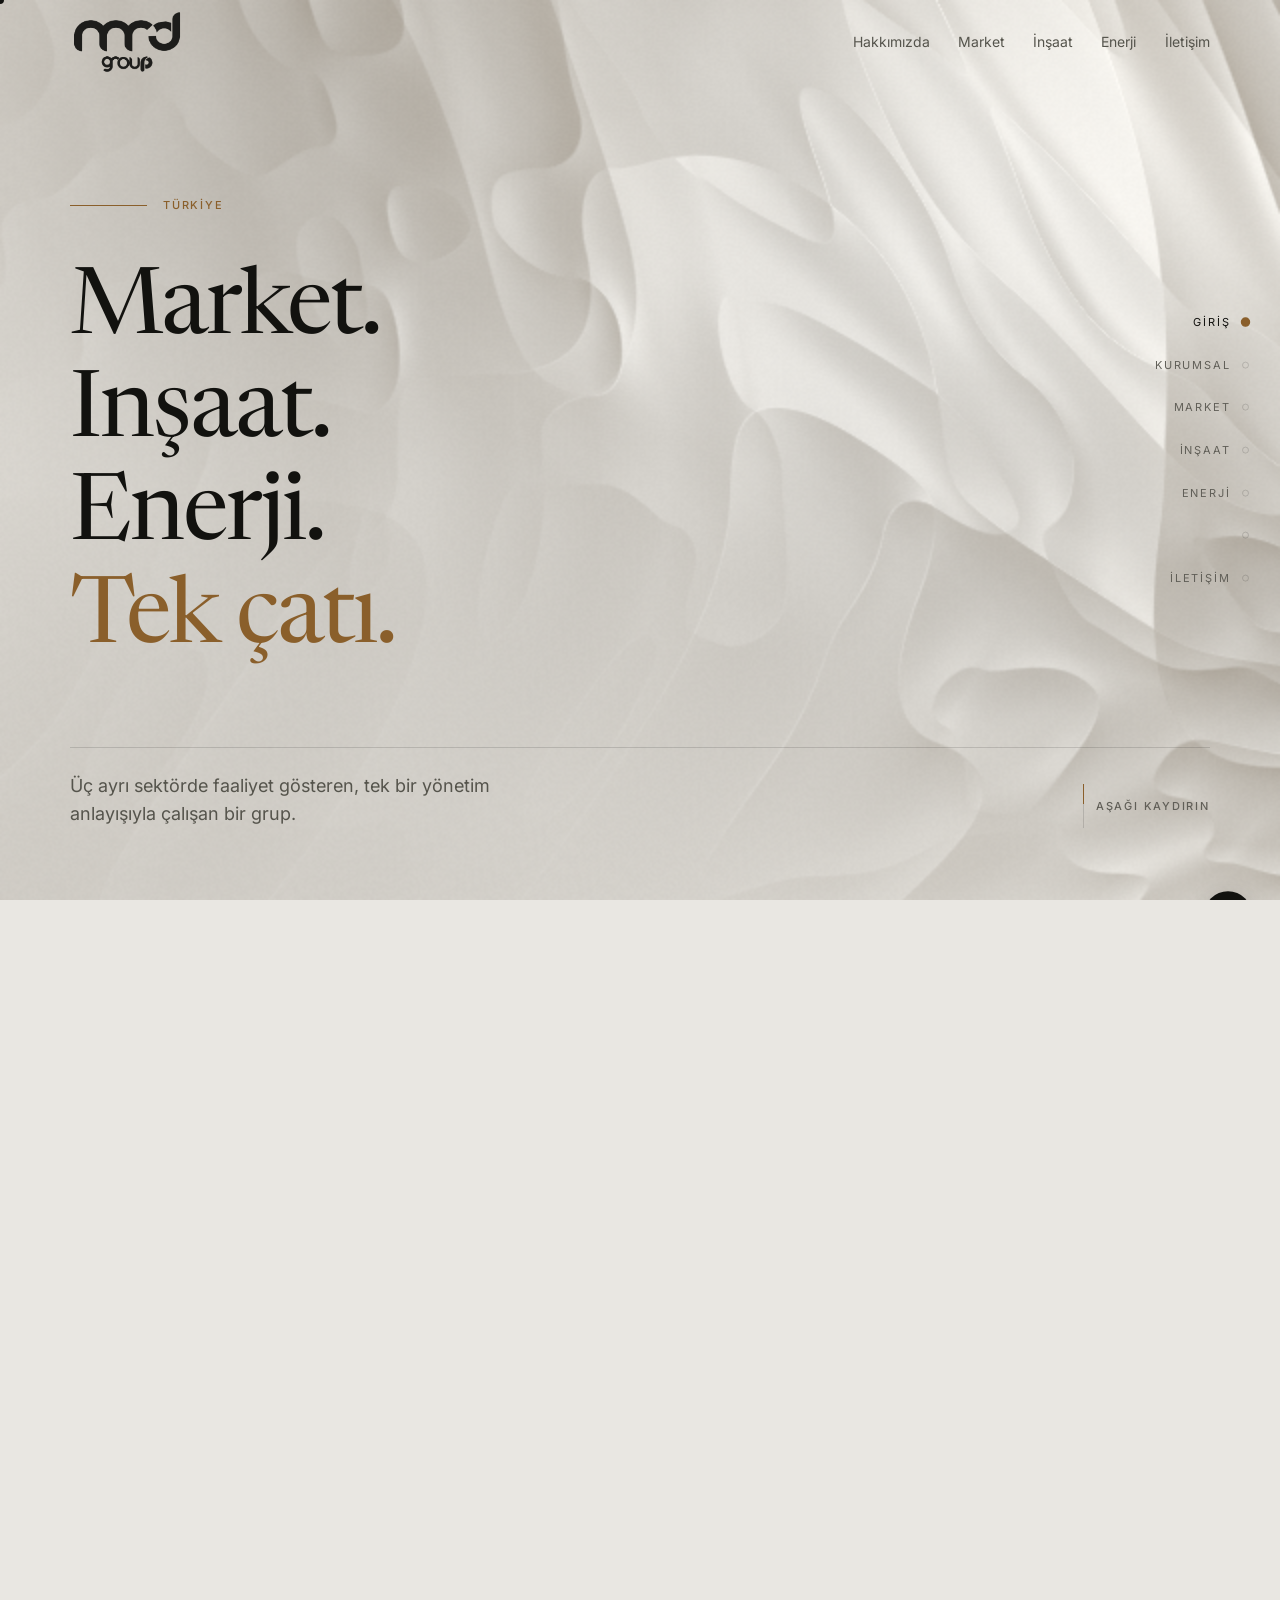
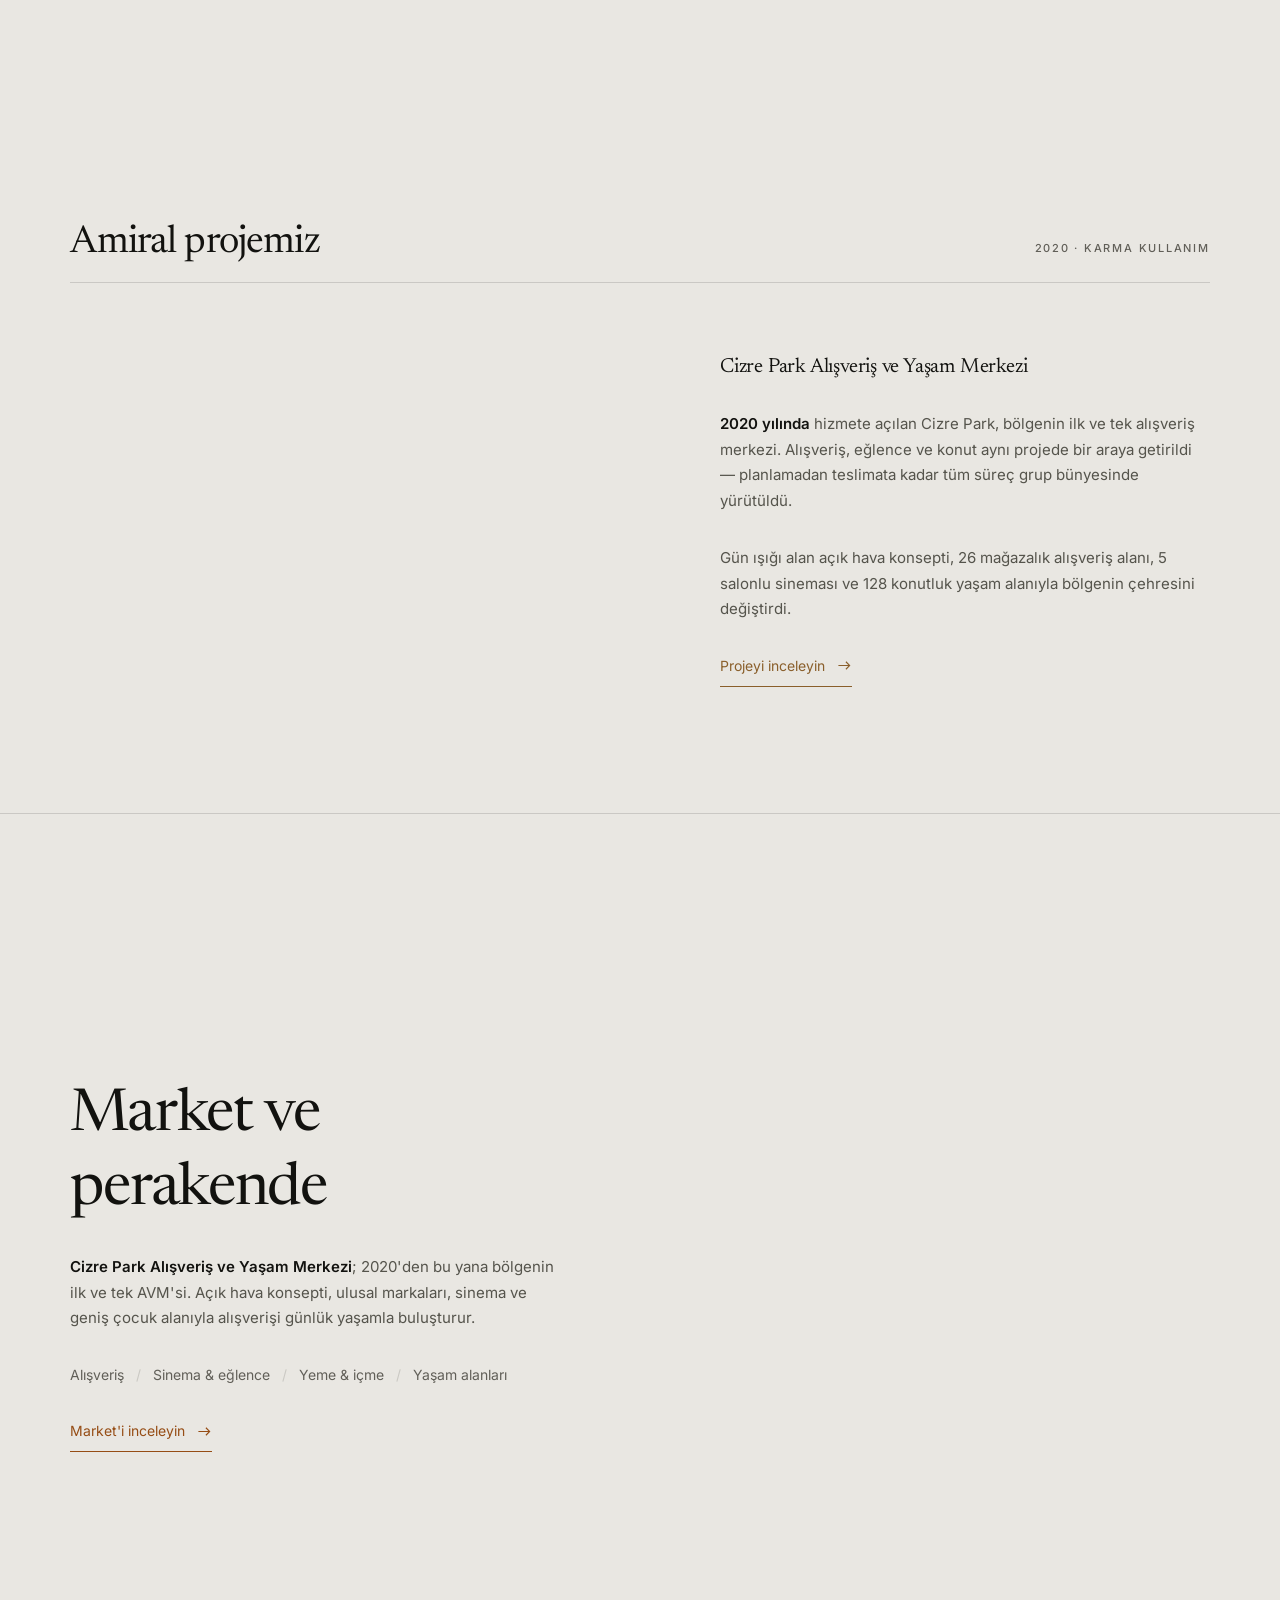
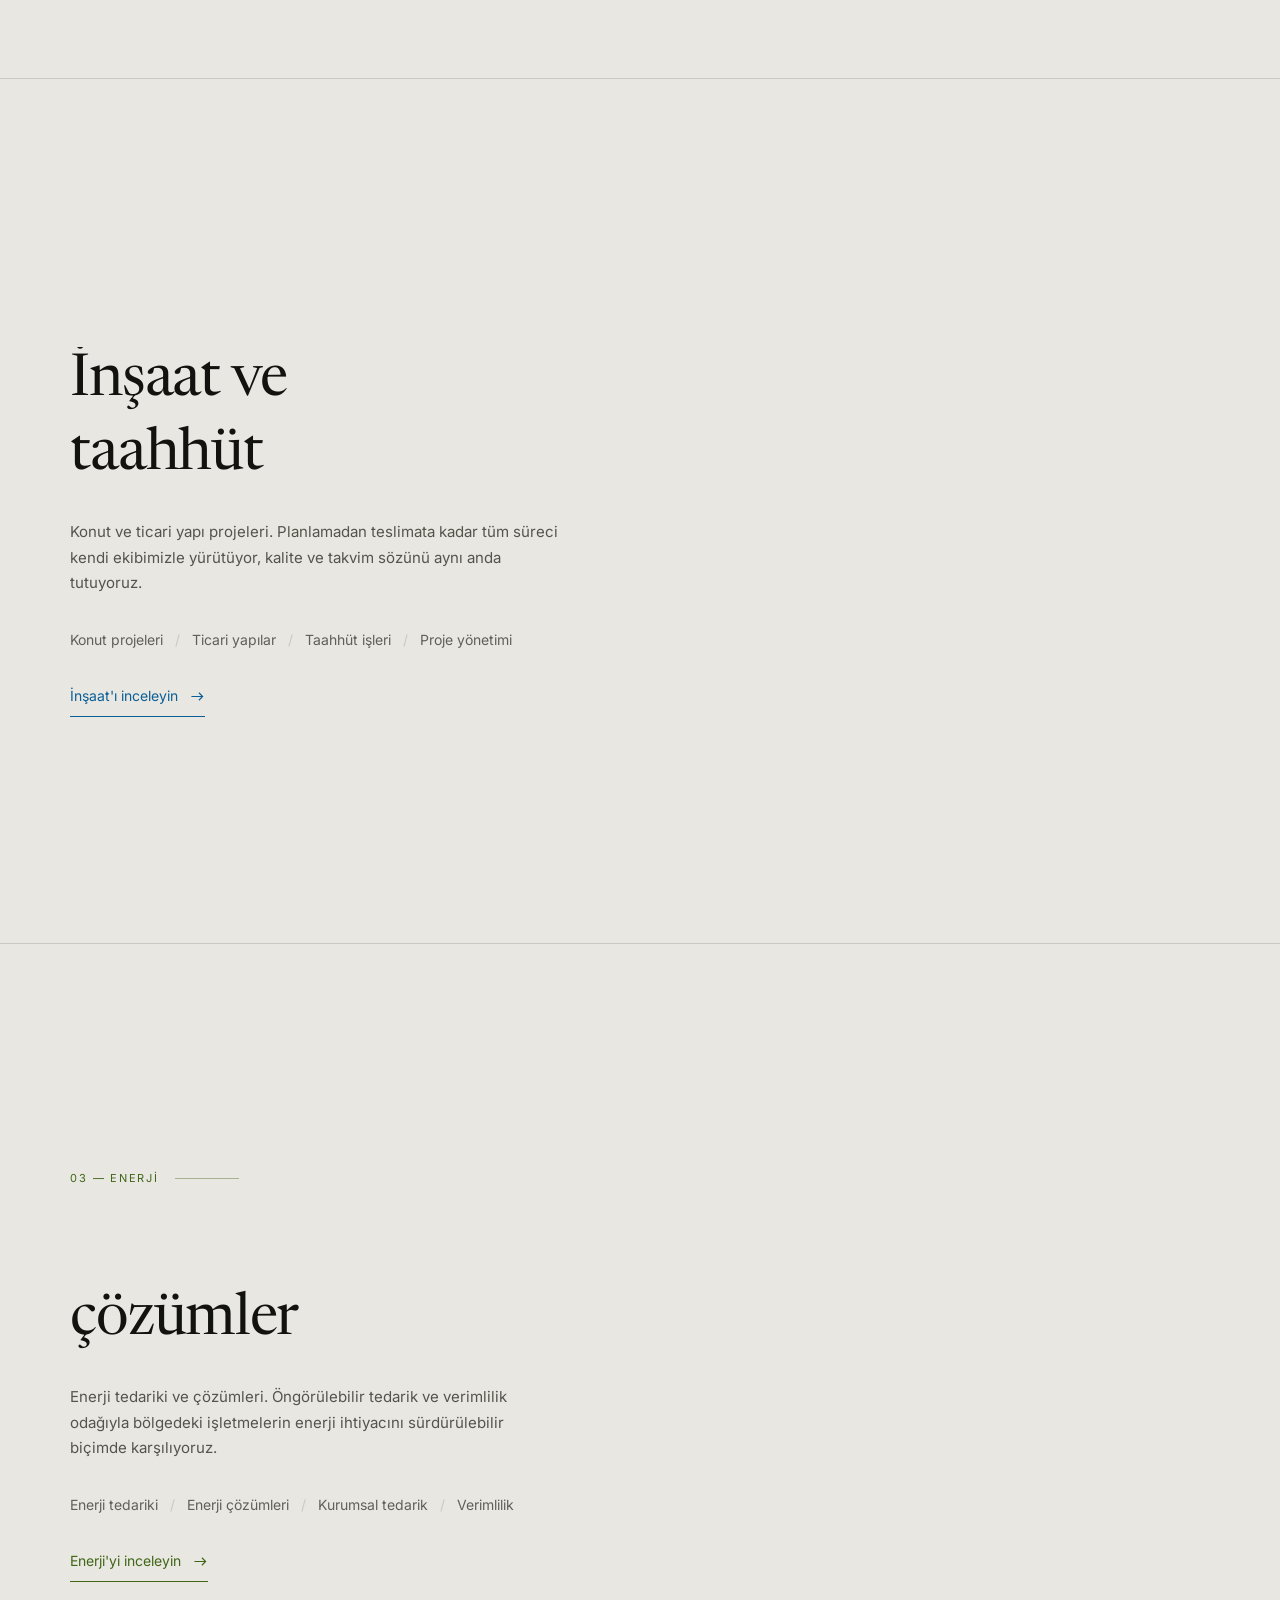
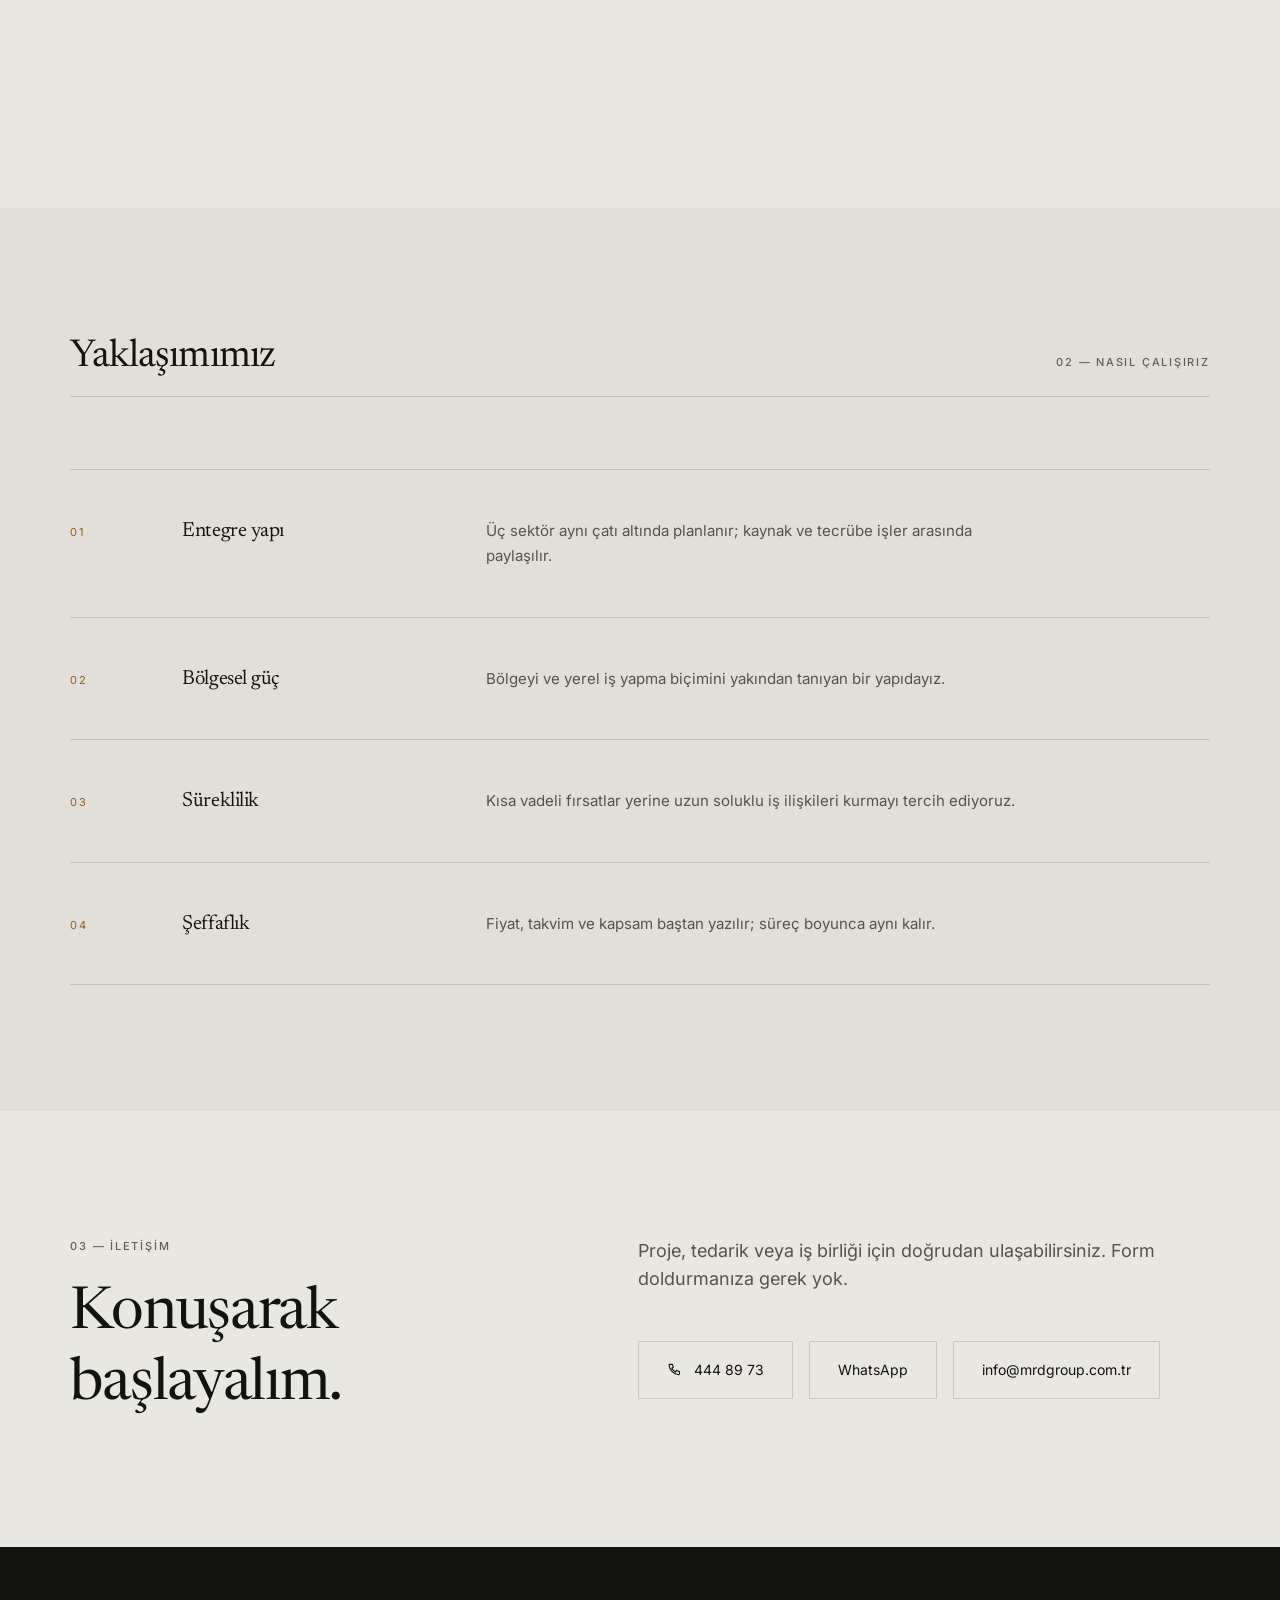
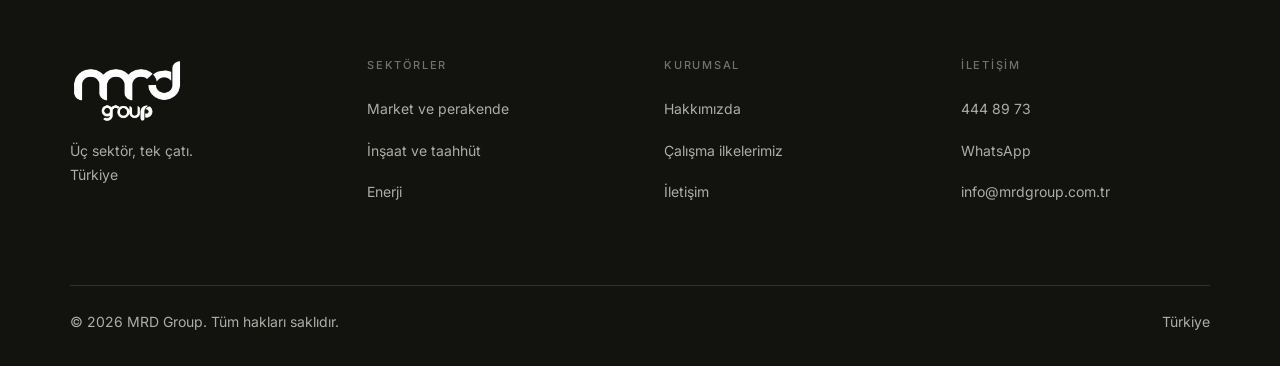
==== commit 98b1973a: "Revert "Amiral proje sinematik sahneye donusturuldu: sabitlenen ekranda gun dongusu ve senkron metin" ====
--- a/index.html
+++ b/index.html
@@ -190,45 +190,30 @@
        Replaced an invented five-milestone timeline with the group's one real,
        verifiable landmark project. Every figure here comes from the company's
        own published material. -->
-  <!-- A pinned, scroll-driven scene: the project's real photographs advance
-       through one day — noon, dusk, night — while the copy steps with them.
-       The stage stays on paper; the photograph is a print laid on it, not a
-       full-bleed takeover, so the identity holds. -->
-  <section class="cinema" id="amiral-proje" aria-labelledby="cinema-title">
-    <div class="cinema__stage">
-      <div class="cinema__media">
-        <img class="cinema__frame is-on" src="./img/gallery/market-02.jpg" alt="Cizre Park Alışveriş ve Yaşam Merkezi'nin gündüz dış cephesi" width="1600" height="1000" decoding="async">
-        <img class="cinema__frame" src="./img/gallery/market-03.jpg" alt="Cizre Park gün batımında" width="1600" height="1000" loading="lazy" decoding="async">
-        <img class="cinema__frame" src="./img/gallery/market-04.jpg" alt="Cizre Park'ın gece promenadı" width="1600" height="1000" loading="lazy" decoding="async">
-      </div>
-
-      <div class="cinema__copy">
-        <div class="cinema__head">
-          <p class="cinema__eyebrow t-label t-label--accent">Amiral projemiz</p>
-          <h2 class="cinema__title" id="cinema-title">Cizre Park</h2>
-        </div>
-
-        <div class="cinema__steps">
-          <p class="cinema__step is-on">
-            <span class="cinema__figure">2020</span>
-            Bölgenin ilk ve tek alışveriş merkezi olarak hizmete açıldı.
-          </p>
-          <p class="cinema__step">
-            <span class="cinema__figure">26</span>
-            mağazalık alışveriş alanı, gün ışığı alan açık hava konseptinde.
-          </p>
-          <p class="cinema__step">
-            <span class="cinema__figure">128</span>
-            konutluk yaşam alanı; alışveriş, eğlence ve konut aynı çatı altında.
-          </p>
-        </div>
-
-        <div class="cinema__foot">
-          <div class="cinema__dots" aria-hidden="true">
-            <span class="cinema__dot is-on"></span>
-            <span class="cinema__dot"></span>
-            <span class="cinema__dot"></span>
-          </div>
+  <section class="section" id="amiral-proje">
+    <div class="wrap">
+      <div class="section-head">
+        <h2 class="t-h2" data-reveal>Amiral projemiz</h2>
+        <p class="t-label" data-reveal>2020 · Karma kullanım</p>
+      </div>
+
+      <div class="split">
+        <a class="reveal-media flagship__media" href="./market.html" aria-label="Cizre Park'ı inceleyin">
+          <img src="./img/gallery/market-02.jpg" alt="Cizre Park Alışveriş ve Yaşam Merkezi dış cephesi" width="1600" height="1000" loading="lazy" decoding="async">
+        </a>
+        <div class="stack-lg" data-reveal>
+          <h3 class="t-h3">Cizre Park Alışveriş ve Yaşam Merkezi</h3>
+          <p>
+            <strong>2020 yılında</strong> hizmete açılan Cizre Park, bölgenin
+            ilk ve tek alışveriş merkezi. Alışveriş, eğlence ve konut aynı
+            projede bir araya getirildi — planlamadan teslimata kadar tüm süreç
+            grup bünyesinde yürütüldü.
+          </p>
+          <p>
+            Gün ışığı alan açık hava konsepti, 26 mağazalık alışveriş alanı,
+            5 salonlu sineması ve 128 konutluk yaşam alanıyla bölgenin
+            çehresini değiştirdi.
+          </p>
           <a class="link-arrow" href="./market.html">
             Projeyi inceleyin
             <svg viewBox="0 0 16 16" fill="none" stroke="currentColor" stroke-width="1.2" aria-hidden="true">
--- a/css/site.css
+++ b/css/site.css
@@ -1582,171 +1582,3 @@
 .map-link {
   margin-top: var(--s-5);
 }
-
-/* --------------------------------------------------------------------------
-   17. Cinema — a pinned, scroll-driven scene for the flagship project.
-   The stage is sticky paper; the photograph is a print laid on it that grows
-   as the reader advances, stepping through one real day (noon → dusk → night)
-   while the copy changes with it. Only transform / opacity animate, and the
-   whole thing degrades to a plain block without JS or with reduced motion.
-   -------------------------------------------------------------------------- */
-.cinema {
-  position: relative;
-  height: 340vh; /* the scroll runway the sticky stage plays across */
-}
-.cinema__stage {
-  position: sticky;
-  top: 0;
-  height: 100svh;
-  overflow: hidden;
-  display: flex;
-  flex-direction: column;
-  align-items: center;
-  justify-content: center;
-  gap: clamp(1.25rem, 3.5vh, 2.75rem);
-  padding: calc(var(--header-h) + 2vh) var(--gutter) 5vh;
-}
-
-/* The print. Scale is written by initCinema() from the scroll progress. */
-.cinema__media {
-  position: relative;
-  width: min(88vw, 74rem);
-  aspect-ratio: 16 / 10;
-  max-height: 50vh;
-  overflow: hidden;
-  border: 1px solid var(--c-line);
-  border-radius: var(--radius);
-  background: var(--c-paper-3);
-  transform: scale(var(--cinema-scale, 0.64));
-  transform-origin: center;
-  box-shadow: 0 40px 90px -55px rgba(18, 18, 15, 0.55);
-  will-change: transform;
-}
-.cinema__frame {
-  position: absolute;
-  inset: 0;
-  width: 100%;
-  height: 100%;
-  object-fit: cover;
-  opacity: 0;
-  transition: opacity 1s var(--e-in-out);
-}
-.cinema__frame.is-on {
-  opacity: 1;
-}
-
-.cinema__copy {
-  width: 100%;
-  max-width: var(--w-max);
-  display: grid;
-  gap: var(--s-4);
-}
-.cinema__head {
-  display: flex;
-  flex-wrap: wrap;
-  align-items: baseline;
-  gap: var(--s-3) var(--s-5);
-}
-.cinema__title {
-  font-family: var(--f-display);
-  font-size: clamp(2rem, 5vw, 4rem);
-  font-weight: 300;
-  line-height: 1;
-  letter-spacing: var(--ls-display);
-}
-
-/* The three lines occupy the same box; only one is lit at a time. */
-.cinema__steps {
-  position: relative;
-  min-height: 4.5em;
-}
-.cinema__step {
-  position: absolute;
-  inset-inline: 0;
-  top: 0;
-  max-width: 44rem;
-  font-size: var(--t-lead);
-  color: var(--c-ink-dim);
-  opacity: 0;
-  transform: translateY(10px);
-  transition: opacity 0.6s var(--e-out), transform 0.6s var(--e-out);
-}
-.cinema__step.is-on {
-  opacity: 1;
-  transform: none;
-}
-.cinema__figure {
-  font-family: var(--f-display);
-  font-size: 1.5em;
-  color: var(--c-ink);
-  margin-right: 0.35em;
-  font-variant-numeric: tabular-nums;
-}
-
-.cinema__foot {
-  display: flex;
-  flex-wrap: wrap;
-  align-items: center;
-  justify-content: space-between;
-  gap: var(--s-4);
-  padding-top: var(--s-4);
-  border-top: 1px solid var(--c-line);
-}
-.cinema__dots {
-  display: flex;
-  gap: 0.5rem;
-}
-.cinema__dot {
-  width: 7px;
-  height: 7px;
-  border-radius: 50%;
-  border: 1px solid var(--c-line);
-  transition: background-color var(--d-base) var(--e-out),
-    border-color var(--d-base) var(--e-out);
-}
-.cinema__dot.is-on {
-  background: var(--c-accent);
-  border-color: var(--c-accent);
-}
-
-@media (max-width: 720px) {
-  .cinema {
-    height: 300vh;
-  }
-  .cinema__media {
-    max-height: 38vh;
-  }
-  .cinema__steps {
-    min-height: 6.5em;
-  }
-}
-
-/* No JS, no ScrollTrigger, or reduced motion: a plain stacked block. */
-.cinema.is-static {
-  height: auto;
-}
-.cinema.is-static .cinema__stage {
-  position: static;
-  height: auto;
-  padding-block: var(--s-section);
-}
-.cinema.is-static .cinema__media {
-  transform: none;
-  max-height: none;
-}
-.cinema.is-static .cinema__frame:not(.is-on) {
-  display: none;
-}
-.cinema.is-static .cinema__steps {
-  min-height: 0;
-  display: grid;
-  gap: var(--s-4);
-}
-.cinema.is-static .cinema__step {
-  position: static;
-  opacity: 1;
-  transform: none;
-}
-.cinema.is-static .cinema__dots {
-  display: none;
-}
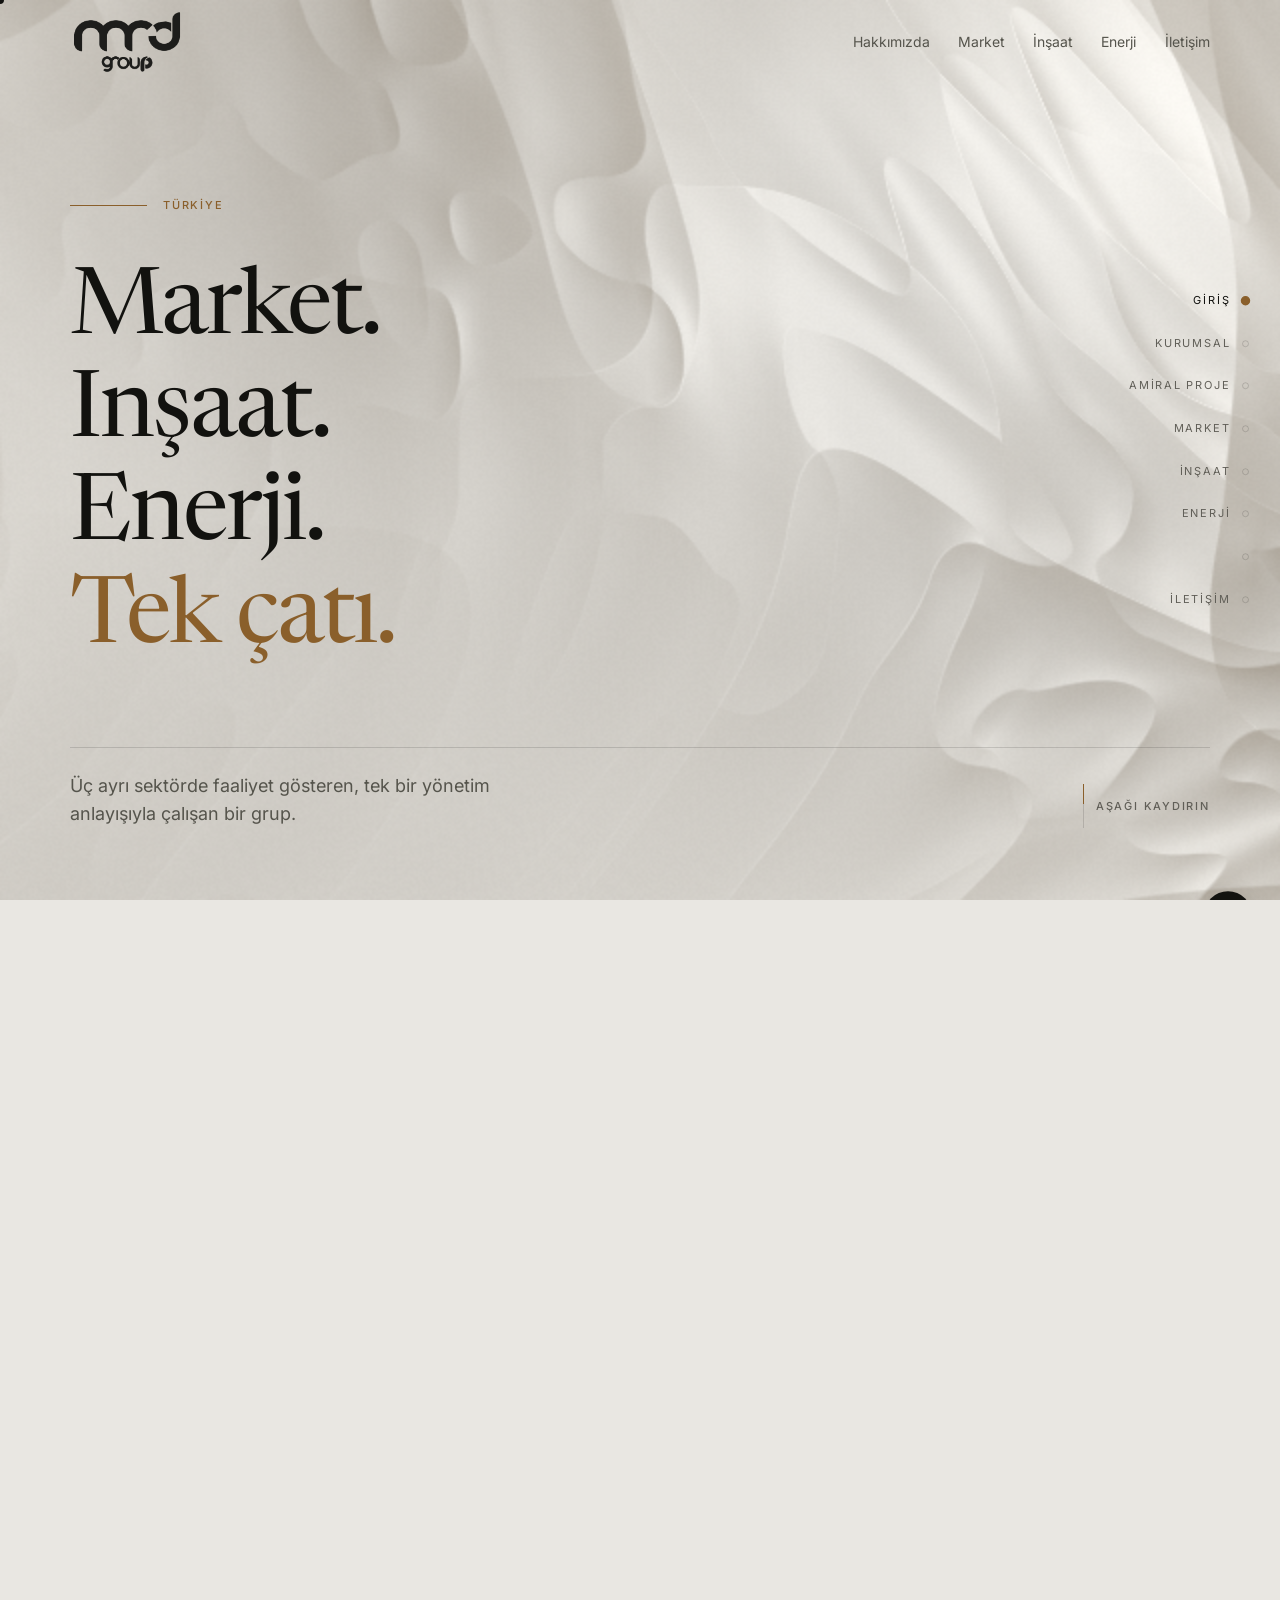
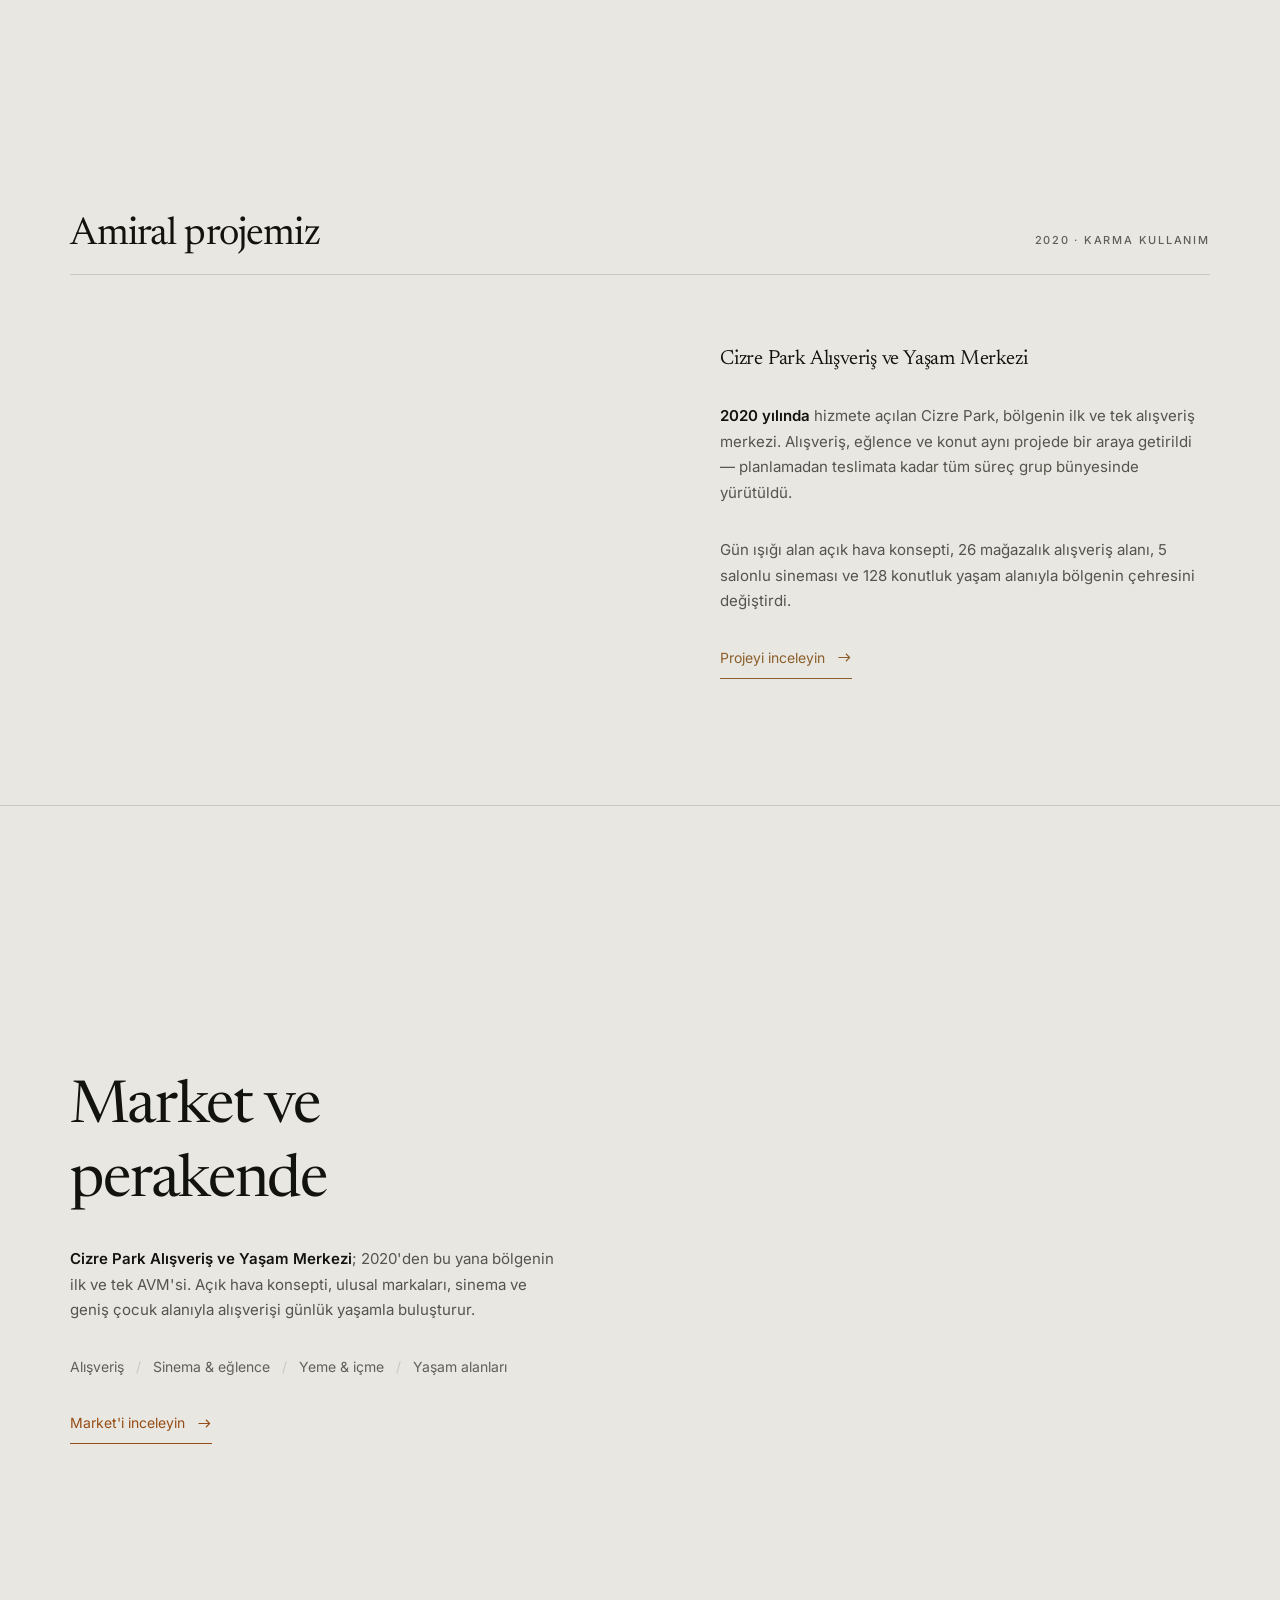
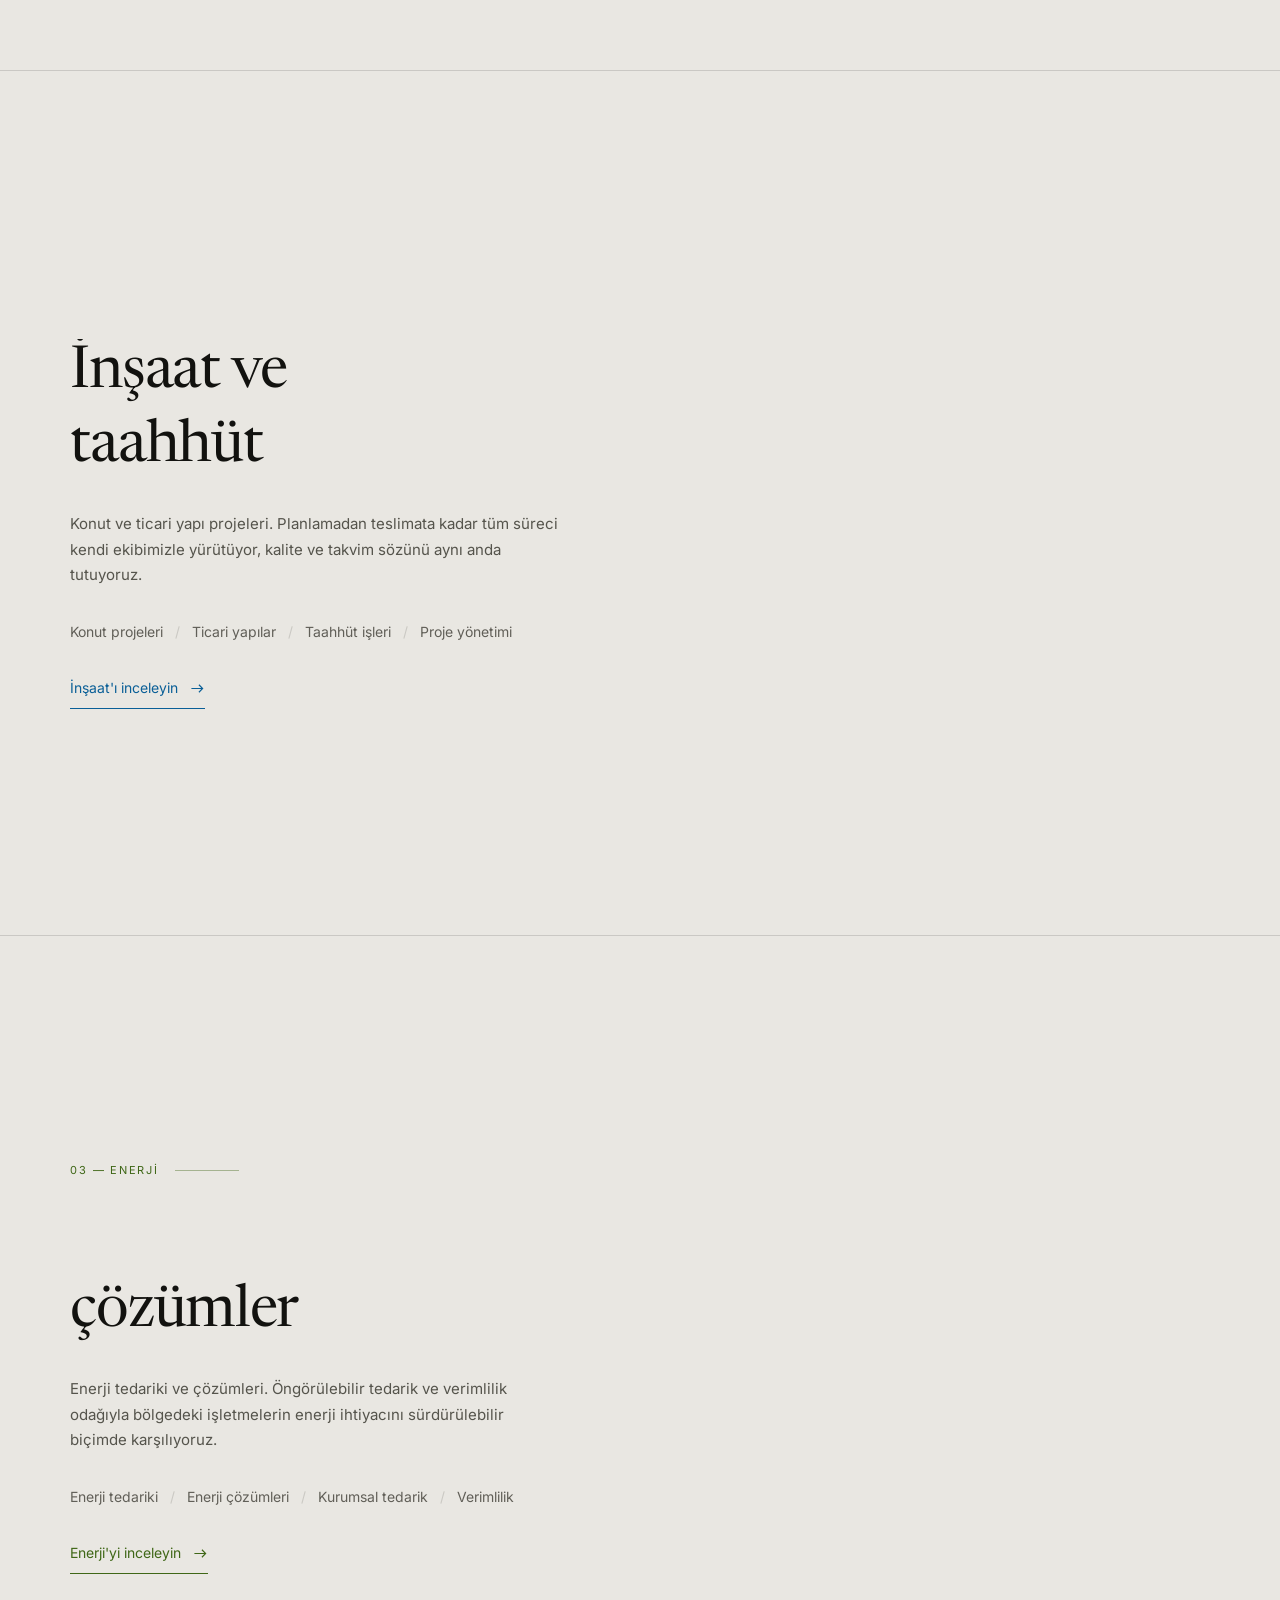
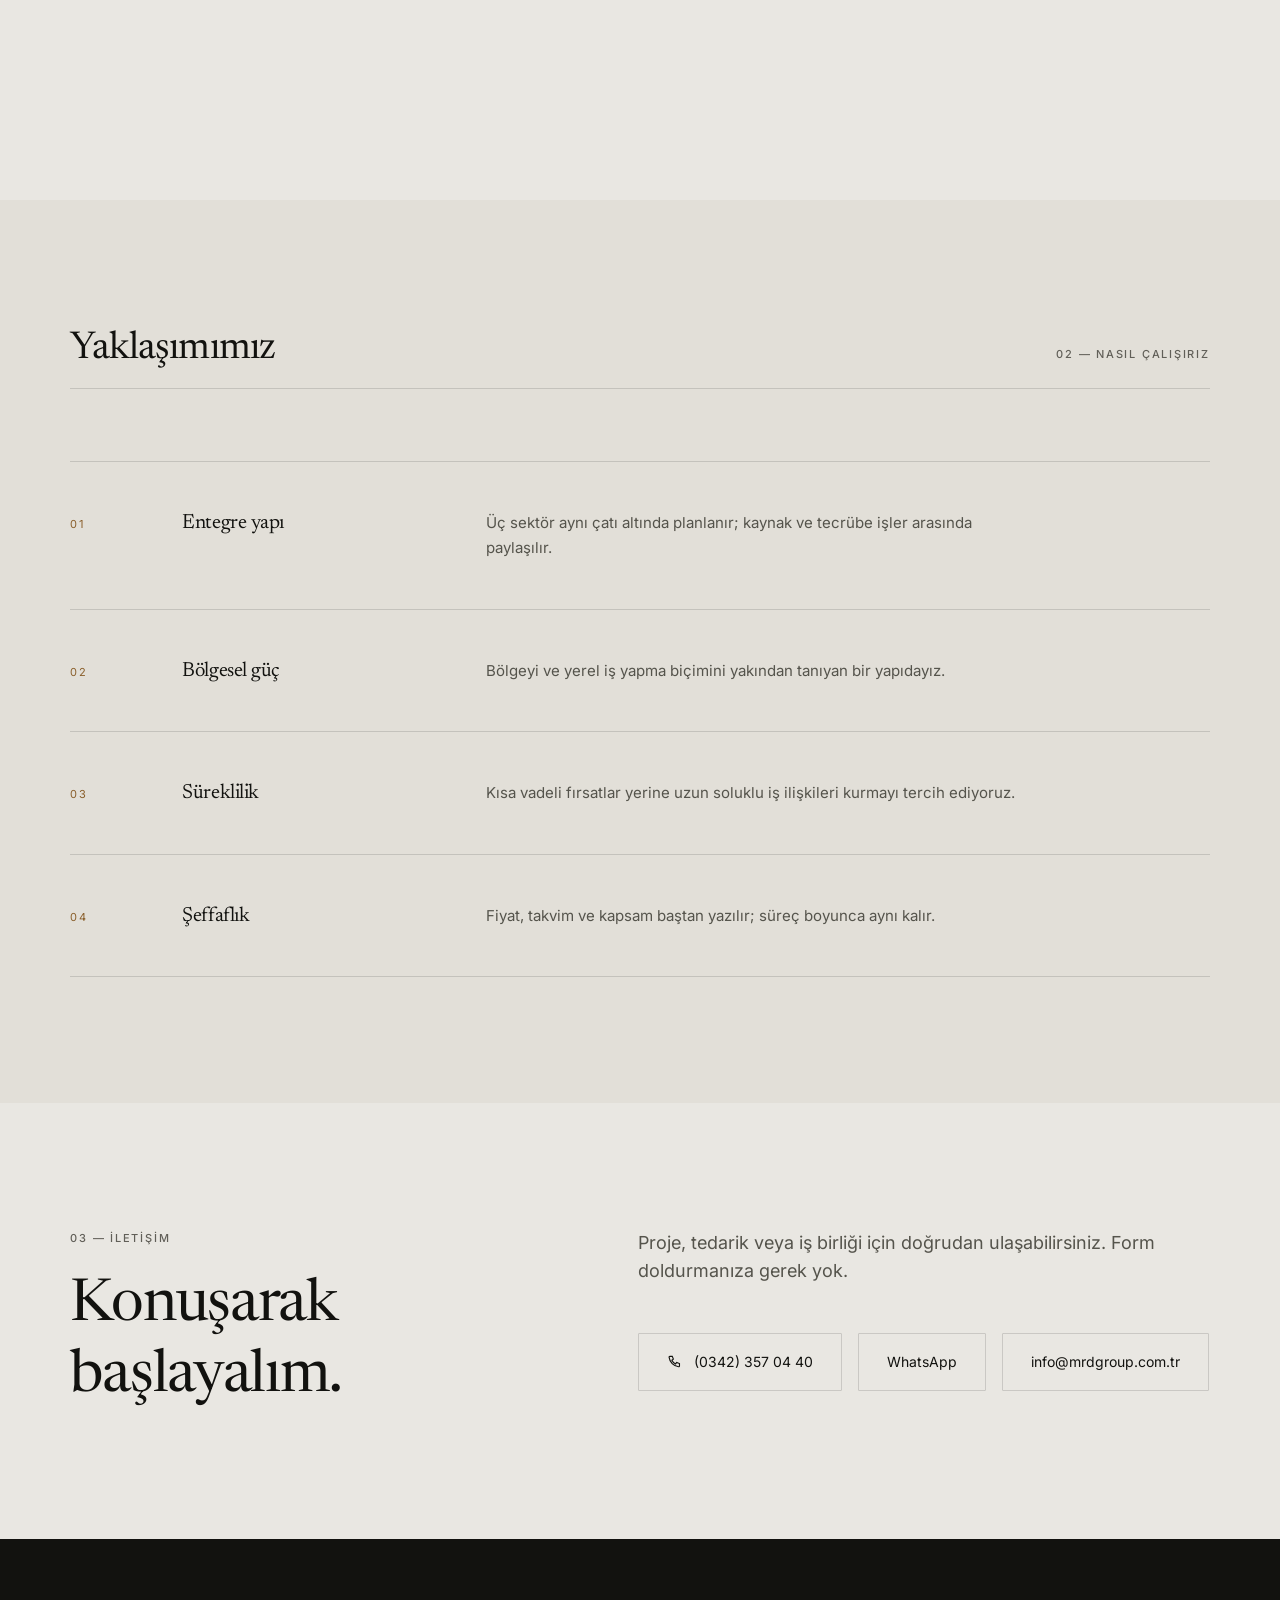
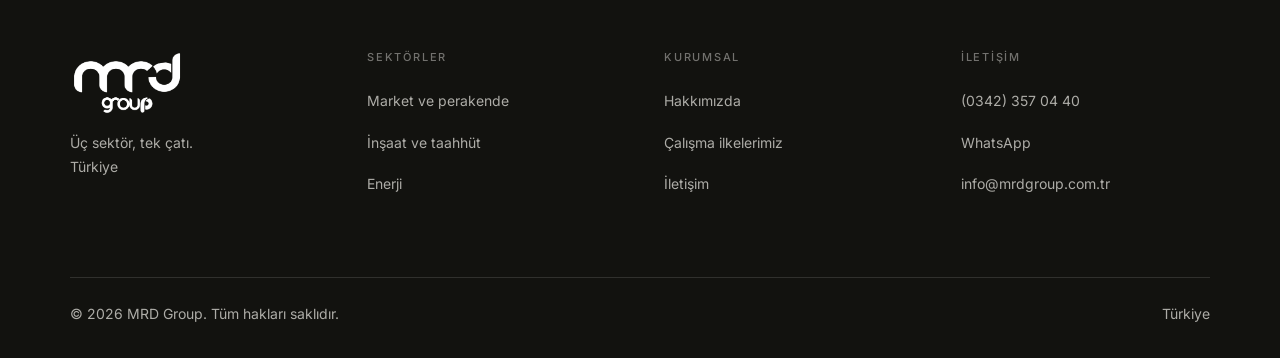
==== commit e1aeb7a7: "Rayda amiral proje duragi, kurumsal sayfalarda sabit zemin, gercek iletisim bilgileri ve yeni sektor" ====
--- a/index.html
+++ b/index.html
@@ -48,7 +48,7 @@
   },
   "contactPoint": {
     "@type": "ContactPoint",
-    "telephone": "444 89 73",
+    "telephone": "(0342) 357 04 40",
     "contactType": "customer service",
     "areaServed": "TR",
     "availableLanguage": "Turkish"
@@ -99,8 +99,8 @@
   <a class="menu__link" href="./enerji.html"><span>04</span>Enerji</a>
   <a class="menu__link" href="./iletisim.html"><span>05</span>İletişim</a>
   <div class="menu__foot">
-    <a class="btn" data-cfg-href="phoneHref" href="tel:4448973">
-      <span data-cfg="phoneDisplay">444 89 73</span>
+    <a class="btn" data-cfg-href="phoneHref" href="tel:+903423570440">
+      <span data-cfg="phoneDisplay">(0342) 357 04 40</span>
     </a>
   </div>
 </nav>
@@ -190,7 +190,9 @@
        Replaced an invented five-milestone timeline with the group's one real,
        verifiable landmark project. Every figure here comes from the company's
        own published material. -->
-  <section class="section" id="amiral-proje">
+  <!-- data-rail (not data-scene): a stop on the rail, but the ground stays in
+       the corporate chapter through it. -->
+  <section class="section" id="amiral-proje" data-rail="Amiral proje">
     <div class="wrap">
       <div class="section-head">
         <h2 class="t-h2" data-reveal>Amiral projemiz</h2>
@@ -291,7 +293,7 @@
         </div>
         <a class="sector__media-link" href="./insaat.html" aria-label="İnşaat'ı inceleyin">
           <figure class="sector__media reveal-media">
-            <img src="./img/sectors/insaat.jpg" alt="Modern bir konut projesinin dış cephesi" width="800" height="1000" loading="lazy" decoding="async">
+            <img src="./img/sectors/insaat.jpg" alt="Balkonlu, çok katlı bir toplu konut projesinin cephesi" width="800" height="1000" loading="lazy" decoding="async">
           </figure>
         </a>
       </div>
@@ -325,7 +327,7 @@
         </div>
         <a class="sector__media-link" href="./enerji.html" aria-label="Enerji'yi inceleyin">
           <figure class="sector__media reveal-media">
-            <img src="./img/sectors/enerji.jpg" alt="Güneş enerjisi panelleri" width="800" height="1000" loading="lazy" decoding="async">
+            <img src="./img/sectors/enerji.jpg" alt="Açık arazide kurulu güneş enerjisi panelleri" width="800" height="1000" loading="lazy" decoding="async">
           </figure>
         </a>
       </div>
@@ -382,13 +384,13 @@
             Form doldurmanıza gerek yok.
           </p>
           <div class="contact-actions">
-            <a class="btn" data-cfg-href="phoneHref" href="tel:4448973">
+            <a class="btn" data-cfg-href="phoneHref" href="tel:+903423570440">
               <svg viewBox="0 0 16 16" fill="none" stroke="currentColor" stroke-width="1.2" aria-hidden="true">
                 <path d="M3 2.5h2.6l1.2 3-1.6 1.2a8.4 8.4 0 003.9 3.9l1.2-1.6 3 1.2v2.6a.8.8 0 01-.9.8A11.6 11.6 0 012.2 3.4a.8.8 0 01.8-.9z"/>
               </svg>
-              <span data-cfg="phoneDisplay">444 89 73</span>
+              <span data-cfg="phoneDisplay">(0342) 357 04 40</span>
             </a>
-            <a class="btn btn--ghost" data-cfg-href="whatsappHref" href="https://wa.me/905000000000" rel="noopener">WhatsApp</a>
+            <a class="btn btn--ghost" data-cfg-href="whatsappHref" href="https://wa.me/905383342410" rel="noopener">WhatsApp</a>
             <a class="btn btn--ghost" data-cfg-href="emailHref" href="mailto:info@mrdgroup.com.tr">
               <span data-cfg="emailDisplay">info@mrdgroup.com.tr</span>
             </a>
@@ -434,8 +436,8 @@
       <div>
         <h2>İletişim</h2>
         <ul>
-          <li><a data-cfg-href="phoneHref" href="tel:4448973"><span data-cfg="phoneDisplay">444 89 73</span></a></li>
-          <li><a data-cfg-href="whatsappHref" href="https://wa.me/905000000000" rel="noopener">WhatsApp</a></li>
+          <li><a data-cfg-href="phoneHref" href="tel:+903423570440"><span data-cfg="phoneDisplay">(0342) 357 04 40</span></a></li>
+          <li><a data-cfg-href="whatsappHref" href="https://wa.me/905383342410" rel="noopener">WhatsApp</a></li>
           <li><a data-cfg-href="emailHref" href="mailto:info@mrdgroup.com.tr"><span data-cfg="emailDisplay">info@mrdgroup.com.tr</span></a></li>
         </ul>
       </div>
@@ -448,7 +450,7 @@
   </div>
 </footer>
 
-<a class="wa-float" data-cfg-href="whatsappHref" href="https://wa.me/905000000000" rel="noopener" aria-label="WhatsApp ile yazın">
+<a class="wa-float" data-cfg-href="whatsappHref" href="https://wa.me/905383342410" rel="noopener" aria-label="WhatsApp ile yazın">
   <svg viewBox="0 0 24 24" fill="currentColor" aria-hidden="true">
     <path d="M12 2a10 10 0 00-8.6 15L2 22l5.2-1.4A10 10 0 1012 2zm5.6 14.2c-.2.6-1.2 1.2-1.7 1.2-.4 0-1 .1-3.2-.8-2.7-1.1-4.4-3.9-4.5-4-.1-.2-1-1.4-1-2.6 0-1.3.7-1.9.9-2.1.2-.3.5-.3.7-.3h.5c.2 0 .4 0 .6.5l.8 2c.1.2.1.4 0 .5l-.3.5-.4.4c-.1.1-.3.3-.1.6.2.3.7 1.2 1.6 2 1.1.9 1.9 1.2 2.2 1.3.2.1.4.1.6-.1l.8-1c.2-.2.3-.2.6-.1l2 .9c.2.1.4.2.4.3.1.2.1.8-.1 1.4z"/>
   </svg>
--- a/css/site.css
+++ b/css/site.css
@@ -469,6 +469,12 @@
 /* --------------------------------------------------------------------------
    6. Section furniture
    -------------------------------------------------------------------------- */
+/* Follows a hero directly: the page's first block of real content should not
+   sit a full section-gap below the title. */
+.section--tight {
+  padding-top: var(--s-7);
+}
+
 .section--band {
   background: var(--c-paper-2);
 }
@@ -1041,7 +1047,9 @@
    -------------------------------------------------------------------------- */
 .stats {
   display: grid;
-  grid-template-columns: repeat(auto-fit, minmax(min(100%, 11rem), 1fr));
+  /* 11rem was too narrow for a five-digit figure with a unit ("16.500 m²"):
+     the value ran into the next column. */
+  grid-template-columns: repeat(auto-fit, minmax(min(100%, 14rem), 1fr));
   gap: var(--s-7) var(--s-8);
   margin-top: var(--s-9);
   padding-top: var(--s-6);
@@ -1050,17 +1058,21 @@
 .stat__value {
   display: flex;
   align-items: baseline;
+  flex-wrap: wrap;
   font-family: var(--f-display);
-  font-size: clamp(2.6rem, 5.2vw, 4rem);
+  font-size: clamp(2.4rem, 4.4vw, 3.5rem);
   font-weight: 300;
   line-height: 1;
   letter-spacing: var(--ls-display);
   color: var(--c-ink);
   font-variant-numeric: tabular-nums;
 }
+/* The unit is set smaller than the figure so a long value keeps its column. */
 .stat__suffix {
   color: var(--c-accent);
-  margin-left: 0.05em;
+  margin-left: 0.12em;
+  font-size: 0.5em;
+  letter-spacing: 0;
 }
 .stat__label {
   margin-top: var(--s-3);
@@ -1582,3 +1594,96 @@
 .map-link {
   margin-top: var(--s-5);
 }
+
+/* --------------------------------------------------------------------------
+   17. Building frame — the 3D maquette on the construction page. A sticky
+   stage plays across a scroll runway while the storeys rise. The canvas is
+   decorative; every word beside it is real HTML, and without WebGL the
+   section simply loses the canvas and keeps the copy.
+   -------------------------------------------------------------------------- */
+.frame {
+  position: relative;
+  height: 320vh;
+}
+.frame__stage {
+  position: sticky;
+  top: 0;
+  height: 100svh;
+  display: grid;
+  align-items: center;
+  gap: var(--s-6);
+  grid-template-columns: 1fr;
+  max-width: var(--w-max);
+  margin-inline: auto;
+  padding: calc(var(--header-h) + 3vh) var(--gutter) 6vh;
+}
+@media (min-width: 900px) {
+  .frame__stage {
+    /* The canvas gets the larger share: it has to hold a 33 m building plus
+       its shadow, while the copy beside it is a short paragraph. */
+    grid-template-columns: 1.35fr 0.65fr;
+    gap: var(--s-7);
+  }
+}
+/* The model needs room for its own shadow as well as itself: at the old
+   34rem the building fit but the cast shadow ran off the bottom edge. */
+.frame__canvas-wrap {
+  position: relative;
+  width: 100%;
+  height: min(74vh, 46rem);
+}
+.frame__canvas {
+  display: block;
+  width: 100%;
+  height: 100%;
+  cursor: grab;
+  touch-action: pan-y; /* dragging turns the model; the page still scrolls */
+}
+.frame__canvas.is-grabbing {
+  cursor: grabbing;
+}
+/* The site's custom dot replaces the system cursor, so keep it hidden here. */
+body.has-cursor .frame__canvas,
+body.has-cursor .frame__canvas.is-grabbing {
+  cursor: none;
+}
+.frame__copy {
+  align-self: center;
+}
+.frame__meta {
+  display: flex;
+  flex-wrap: wrap;
+  align-items: baseline;
+  gap: var(--s-3) var(--s-5);
+  margin-top: var(--s-6);
+  padding-top: var(--s-4);
+  border-top: 1px solid var(--c-line);
+  font-size: var(--t-small);
+}
+.frame__counter {
+  font-family: var(--f-display);
+  font-size: var(--t-h3);
+  color: var(--c-accent);
+  font-variant-numeric: tabular-nums;
+}
+.frame__hint {
+  color: var(--c-ink-faint);
+}
+
+/* No WebGL, no JS, or reduced motion: collapse the runway and drop the stage. */
+.frame.is-static {
+  height: auto;
+}
+.frame.is-static .frame__stage {
+  position: static;
+  height: auto;
+  padding-block: var(--s-section);
+  grid-template-columns: 1fr;
+}
+.frame.is-static .frame__canvas-wrap,
+.frame.is-static .frame__hint {
+  display: none;
+}
+.frame.is-static .frame__counter {
+  display: none;
+}
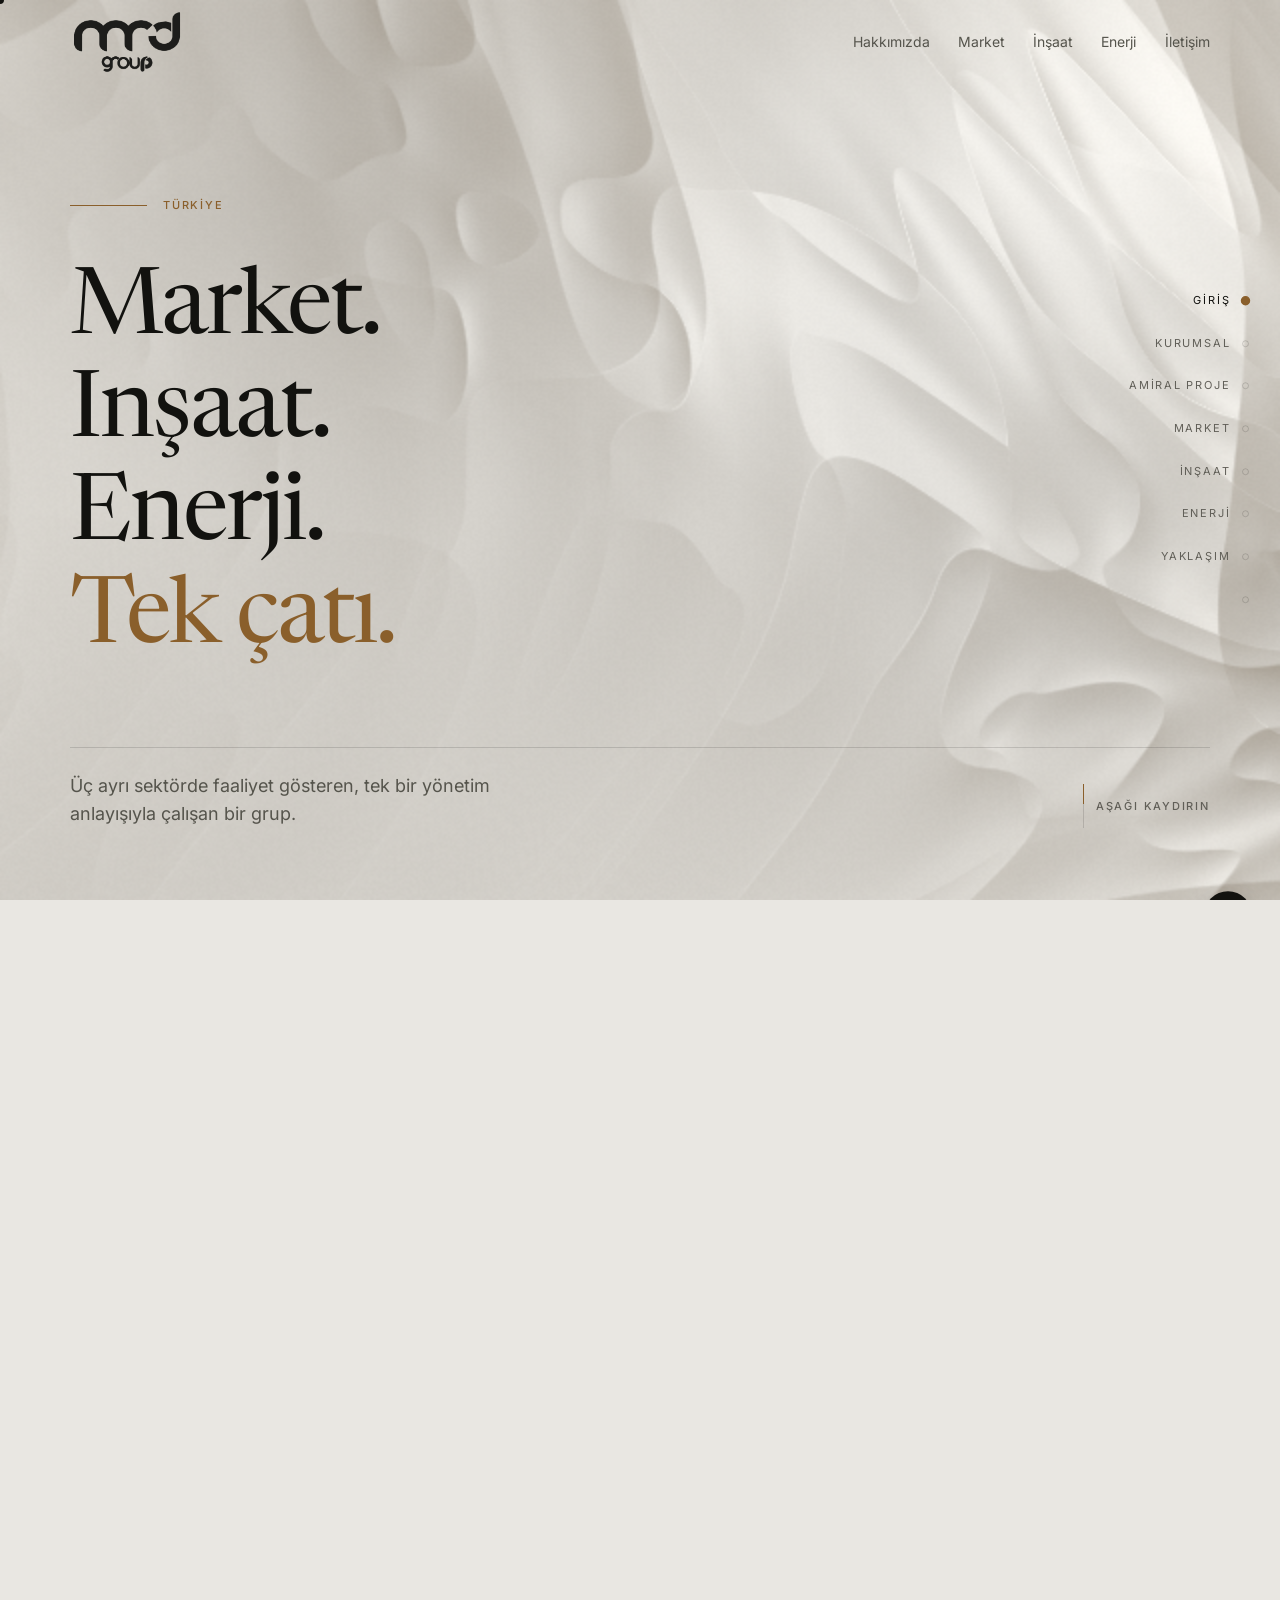
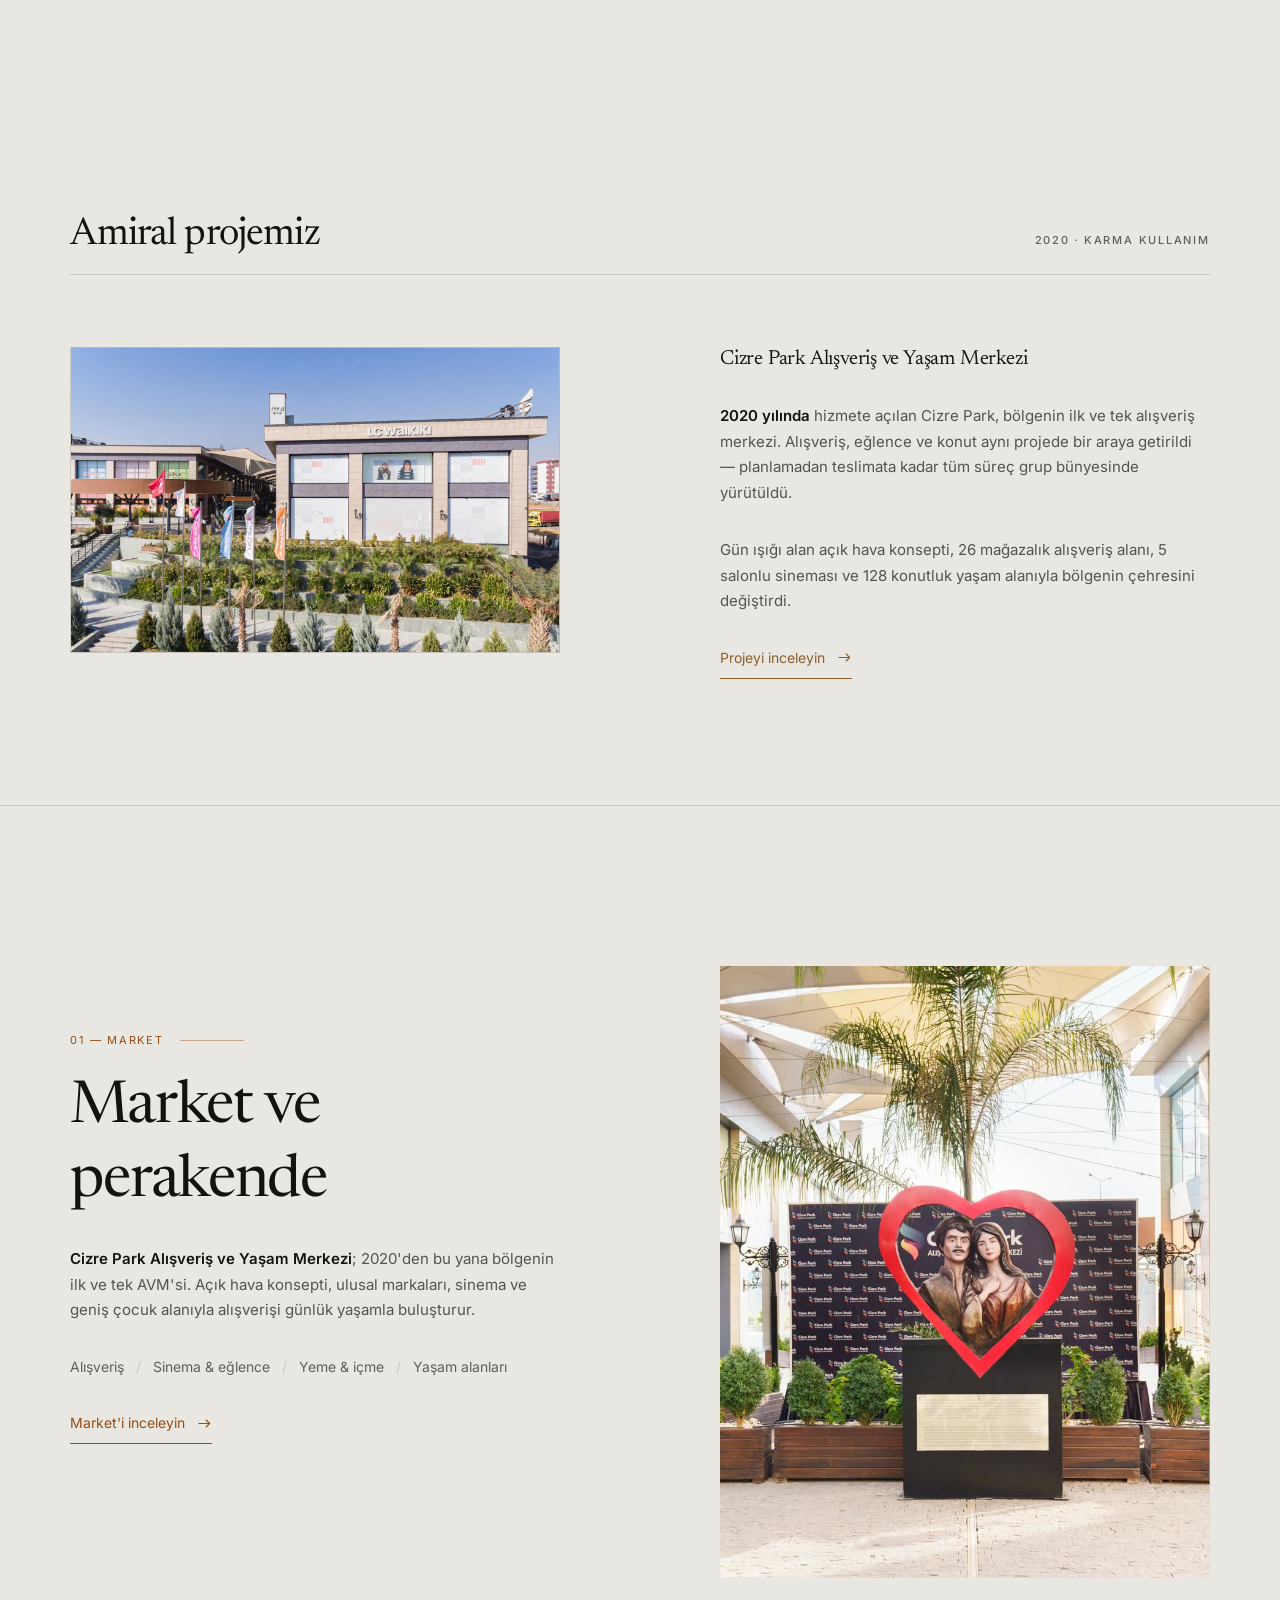
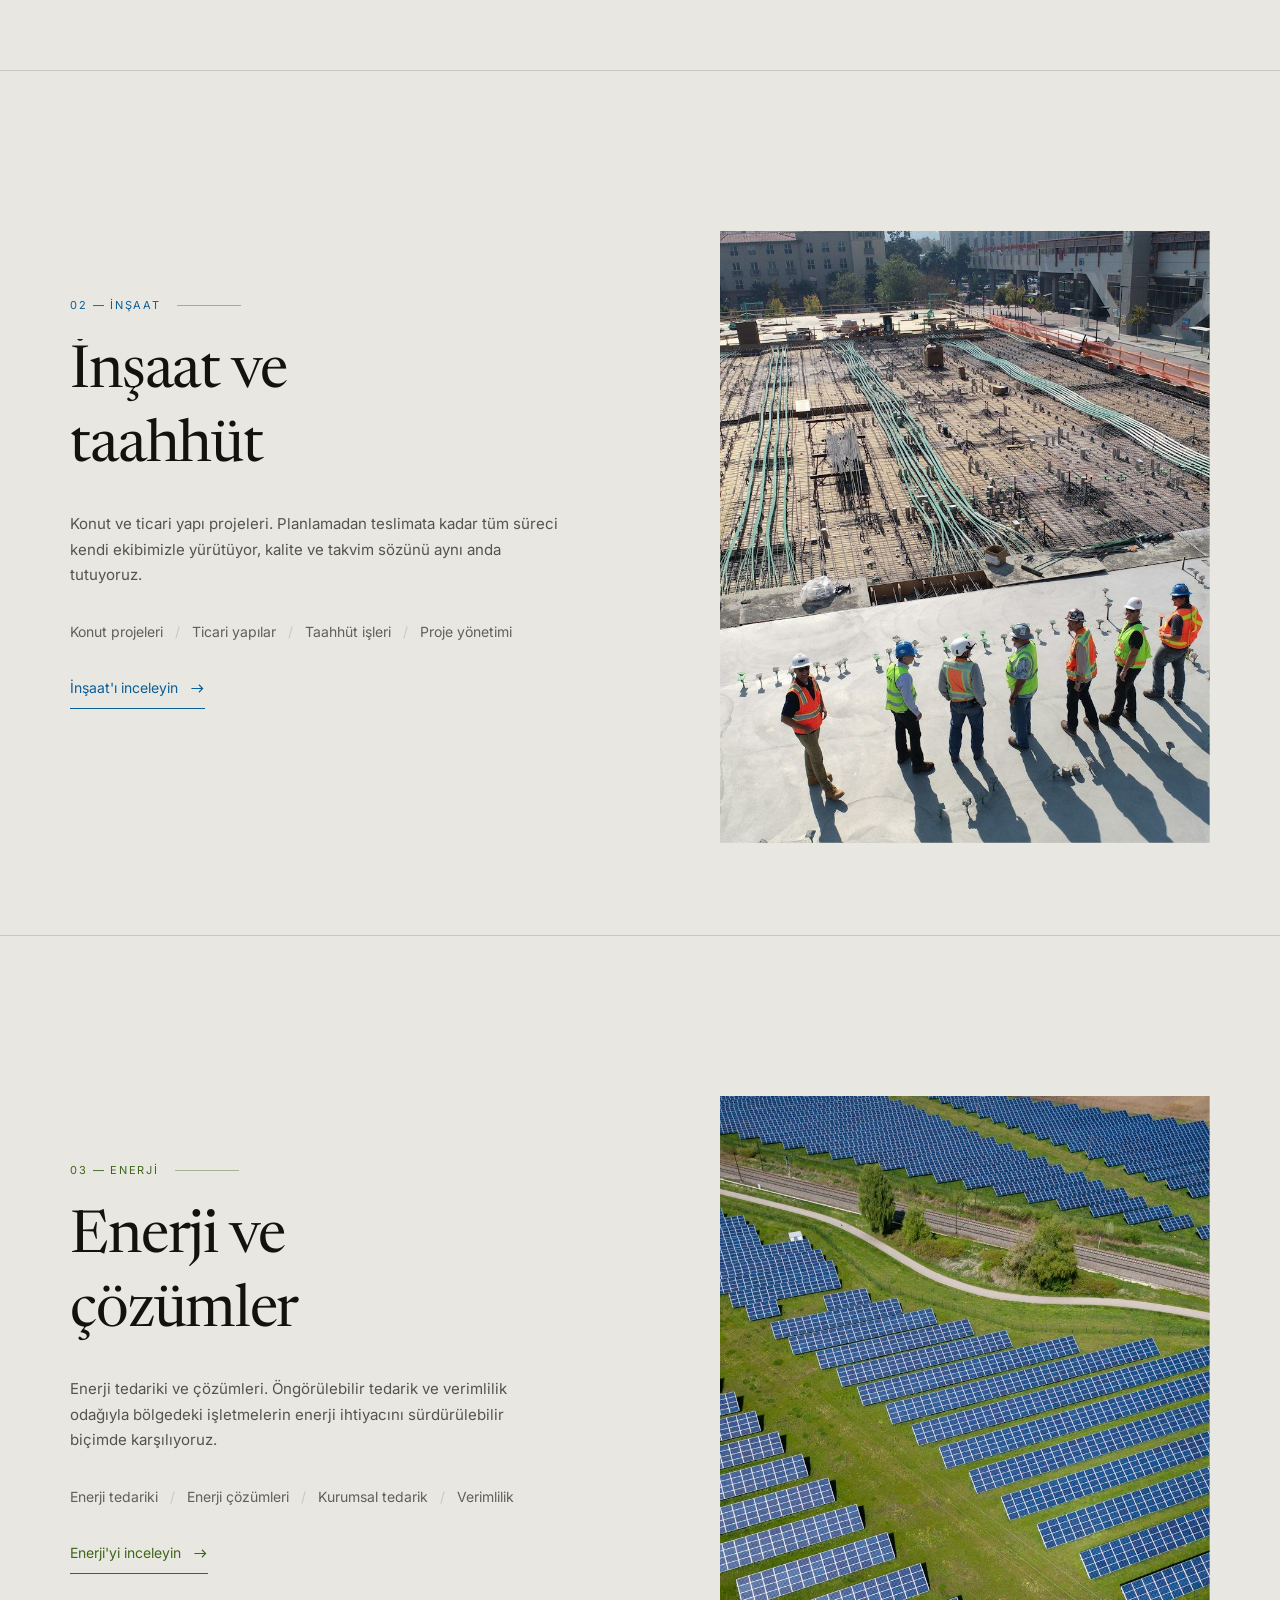
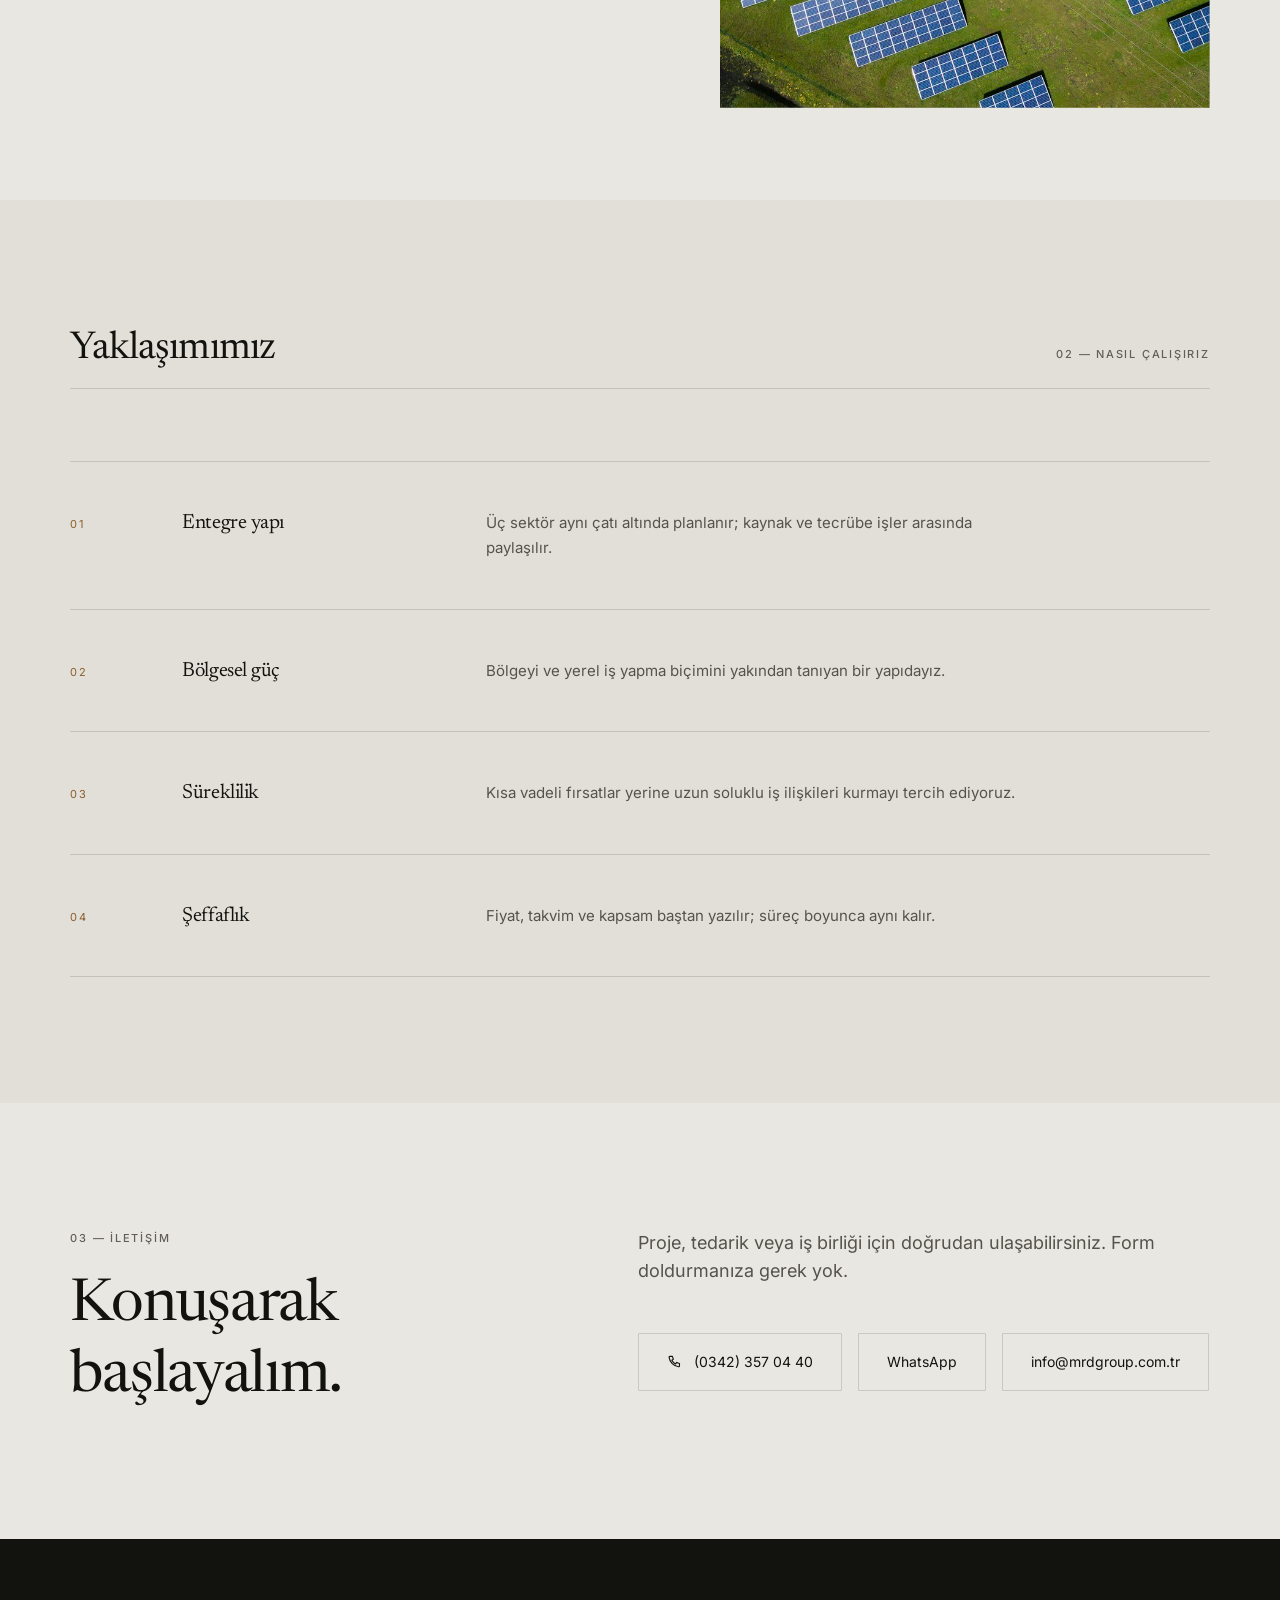
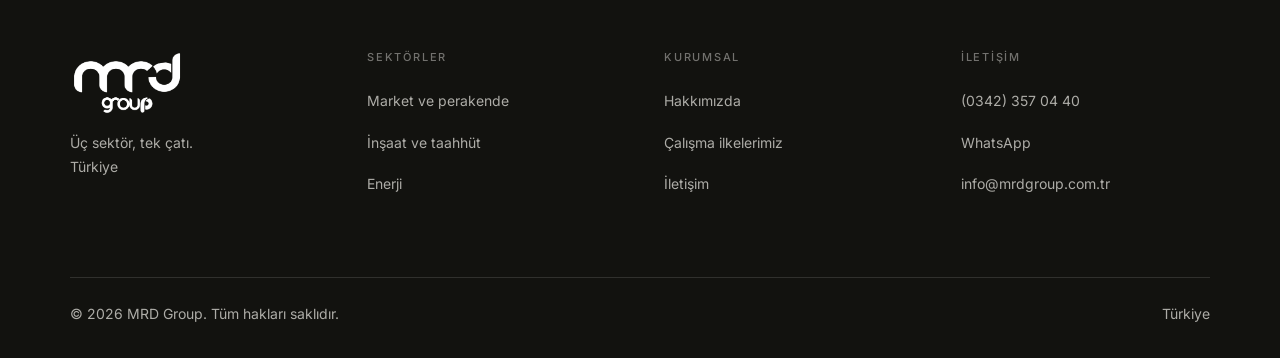
==== commit bdfef10b: "Ana sayfada insaat ve enerji gorselleri galeriden secilen fotograflarla degistirildi" ====
--- a/index.html
+++ b/index.html
@@ -293,7 +293,7 @@
         </div>
         <a class="sector__media-link" href="./insaat.html" aria-label="İnşaat'ı inceleyin">
           <figure class="sector__media reveal-media">
-            <img src="./img/sectors/insaat.jpg" alt="Balkonlu, çok katlı bir toplu konut projesinin cephesi" width="800" height="1000" loading="lazy" decoding="async">
+            <img src="./img/sectors/insaat.jpg" alt="Bir şantiyede döşeme donatısı hazırlanırken saha ekibinin kat üzerindeki görünümü" width="800" height="1000" loading="lazy" decoding="async">
           </figure>
         </a>
       </div>
@@ -327,7 +327,7 @@
         </div>
         <a class="sector__media-link" href="./enerji.html" aria-label="Enerji'yi inceleyin">
           <figure class="sector__media reveal-media">
-            <img src="./img/sectors/enerji.jpg" alt="Açık arazide kurulu güneş enerjisi panelleri" width="800" height="1000" loading="lazy" decoding="async">
+            <img src="./img/sectors/enerji.jpg" alt="Açık arazide sıra sıra kurulmuş güneş enerjisi panelleri" width="800" height="1000" loading="lazy" decoding="async">
           </figure>
         </a>
       </div>
--- a/css/site.css
+++ b/css/site.css
@@ -474,6 +474,27 @@
 .section--tight {
   padding-top: var(--s-7);
 }
+.section--contact {
+  padding-top: var(--s-6);
+  padding-bottom: var(--s-6);
+}
+.section--contact .detail-list > div {
+  padding-block: 0.6rem;
+}
+.section--contact .contact-actions {
+  margin-top: var(--s-5);
+}
+/* A wider crop keeps the map readable while costing less height, so the
+   details column and the map end at roughly the same line. */
+.section--contact .map-frame {
+  aspect-ratio: 16 / 10;
+}
+/* One-line credit: OpenStreetMap requires the attribution, nothing more. */
+.map-note {
+  margin-top: var(--s-3);
+  font-size: var(--t-small);
+  color: var(--c-ink-faint);
+}
 
 .section--band {
   background: var(--c-paper-2);
@@ -617,11 +638,11 @@
   height: 100%;
   object-fit: cover;
 }
-.reveal-media {
+.reveals-on .reveal-media {
   clip-path: inset(0 0 100% 0);
   transition: clip-path var(--d-reveal) var(--e-in-out);
 }
-.reveal-media img {
+.reveals-on .reveal-media img {
   transform: scale(1.08);
   transition: transform 2s var(--e-out);
 }
@@ -935,6 +956,22 @@
 .page-hero .hero__title {
   font-size: var(--t-h1);
 }
+
+/* Contact page: the details and the map ARE the content, so the title must
+   not eat a whole screen before them. Title, spacing and rows are all sized
+   down so the block reads in one view with the map beside it. */
+.page-hero.hero--compact {
+  min-height: 0;
+  padding-top: calc(var(--header-h) + var(--s-4));
+  padding-bottom: var(--s-4);
+}
+.page-hero.hero--compact .hero__title {
+  font-size: clamp(2rem, 3vw, 2.5rem);
+}
+.hero--compact .breadcrumb,
+.hero--compact .hero__eyebrow {
+  margin-bottom: var(--s-4);
+}
 .breadcrumb {
   margin-bottom: var(--s-6);
   font-size: var(--t-label);
@@ -1378,7 +1415,7 @@
 /* --------------------------------------------------------------------------
    15. Reveal system — JS flips a class, CSS owns the animation.
    -------------------------------------------------------------------------- */
-[data-reveal] {
+.reveals-on [data-reveal] {
   opacity: 0;
   transform: translateY(18px);
   transition: opacity var(--d-reveal) var(--e-out),
@@ -1396,7 +1433,7 @@
   overflow: hidden;
   padding-bottom: 0.06em;
 }
-.split-line > span {
+.reveals-on .split-line > span {
   display: block;
   transform: translateY(105%);
   transition: transform var(--d-reveal) var(--e-out);
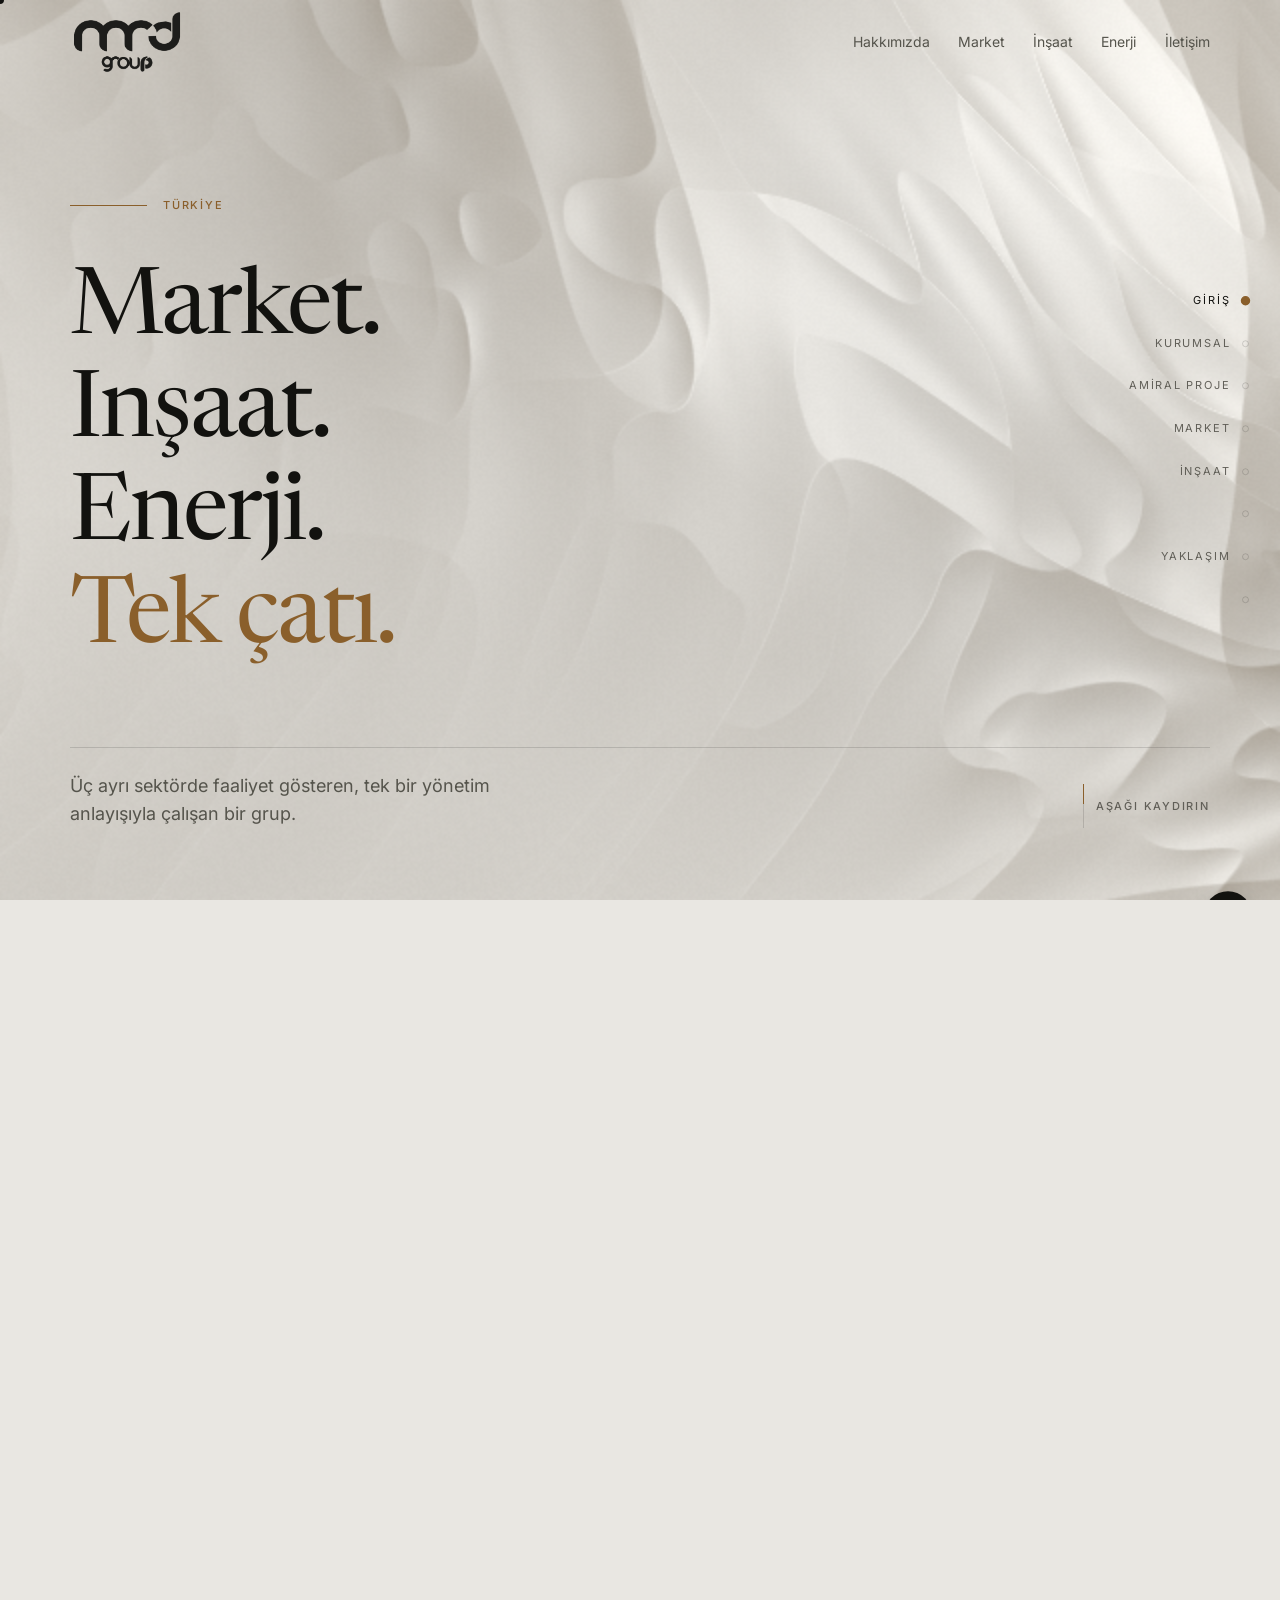
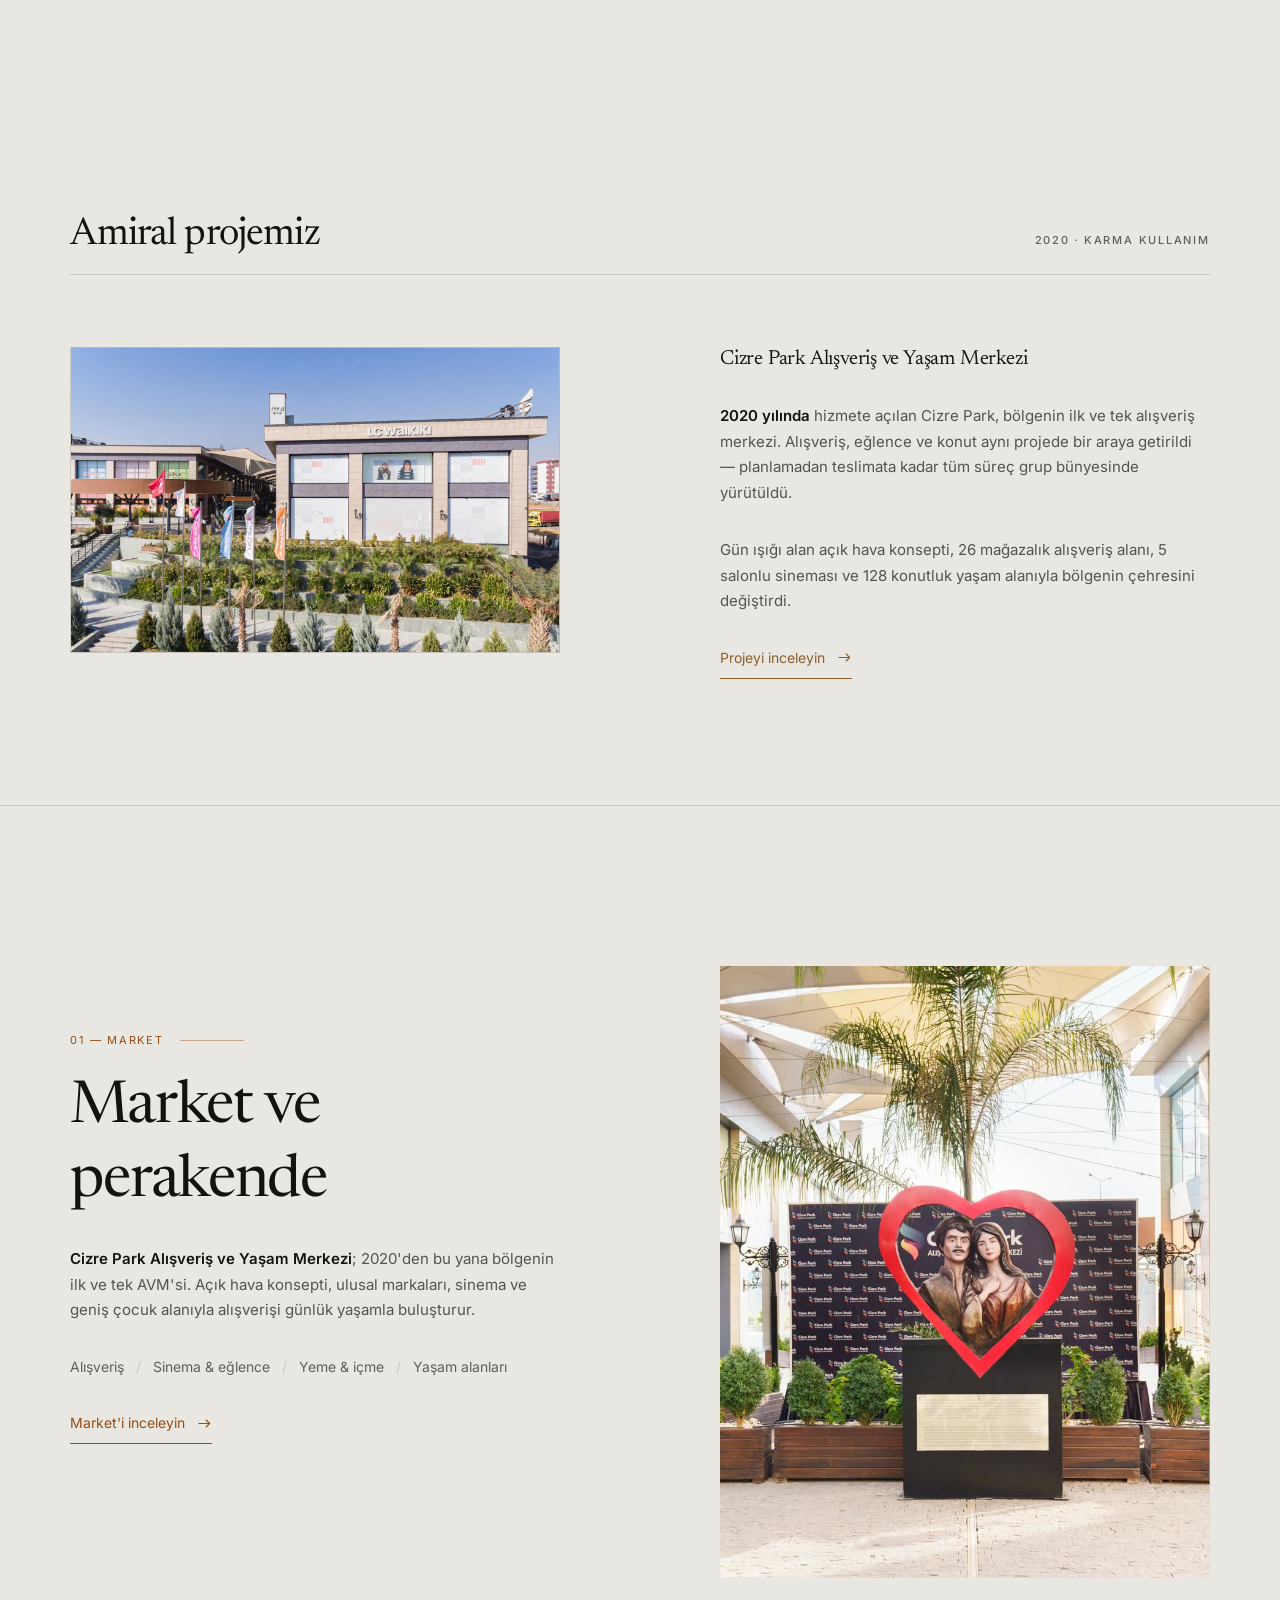
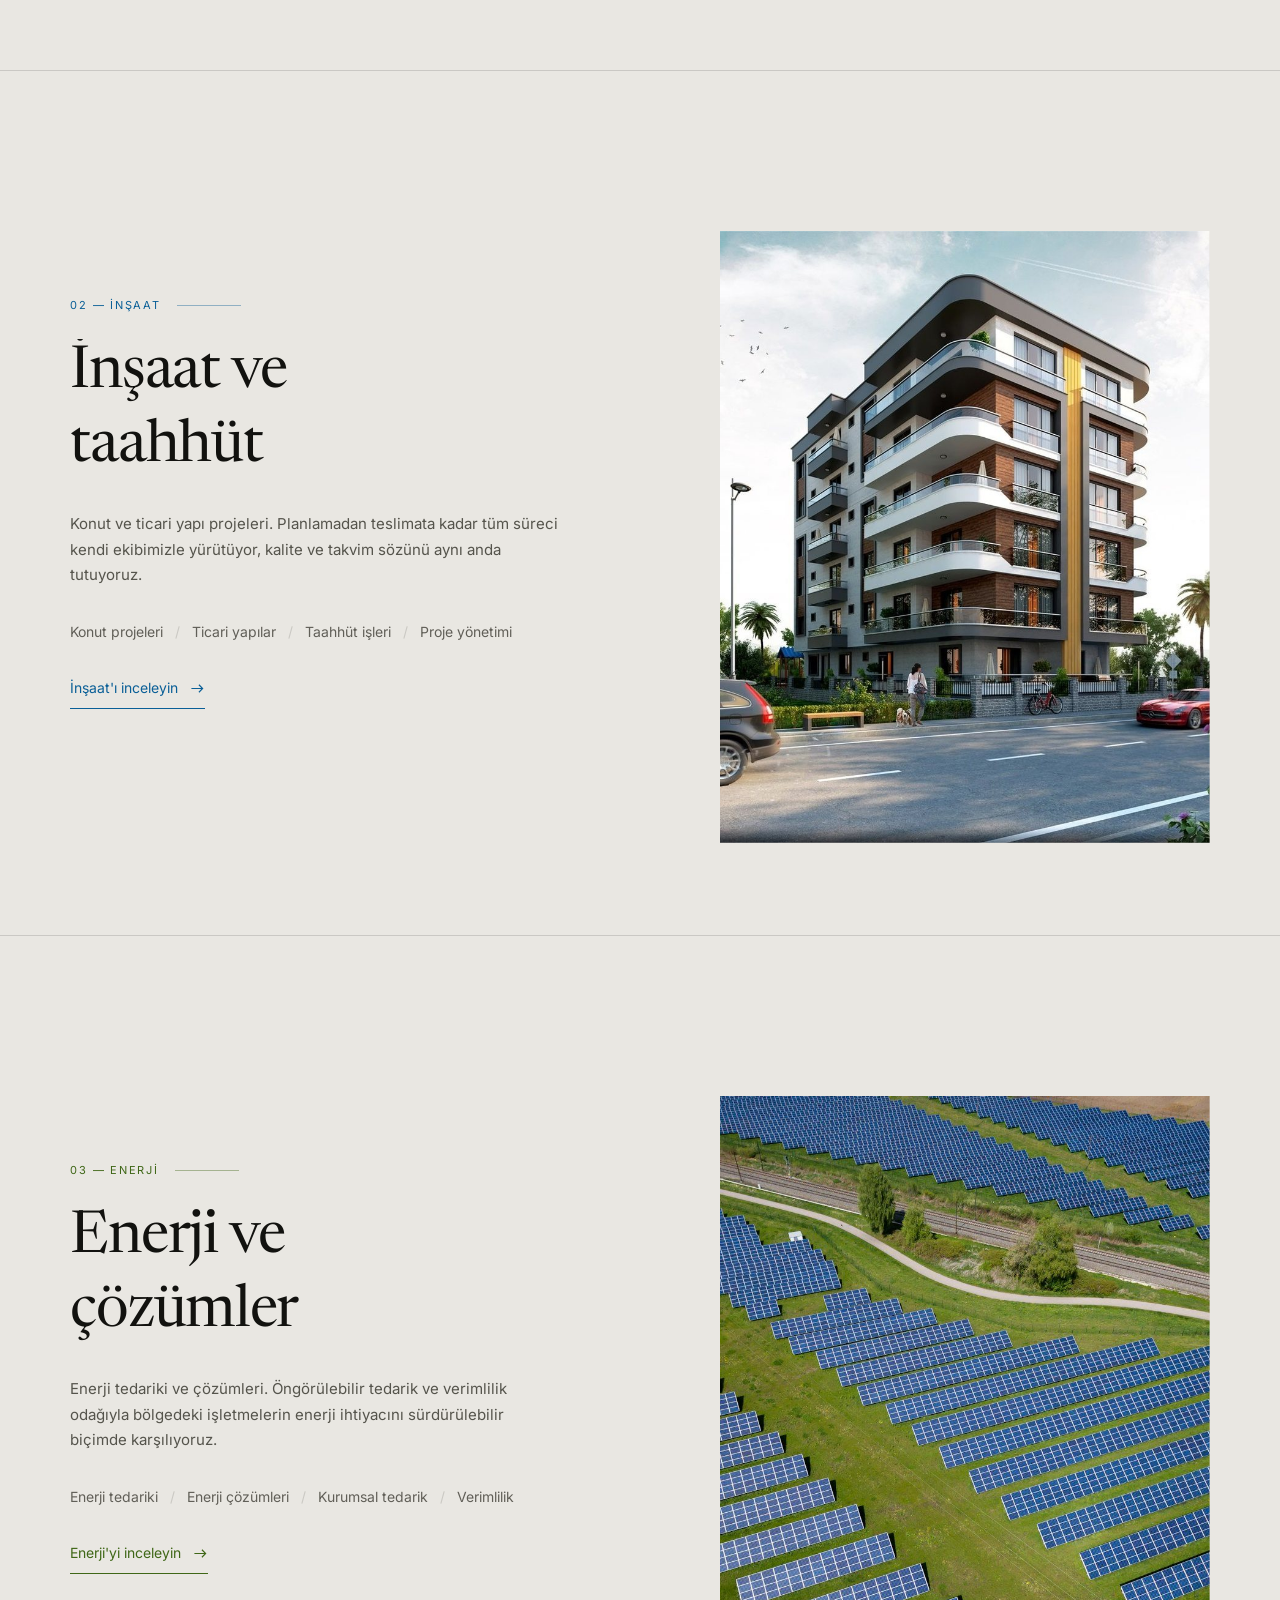
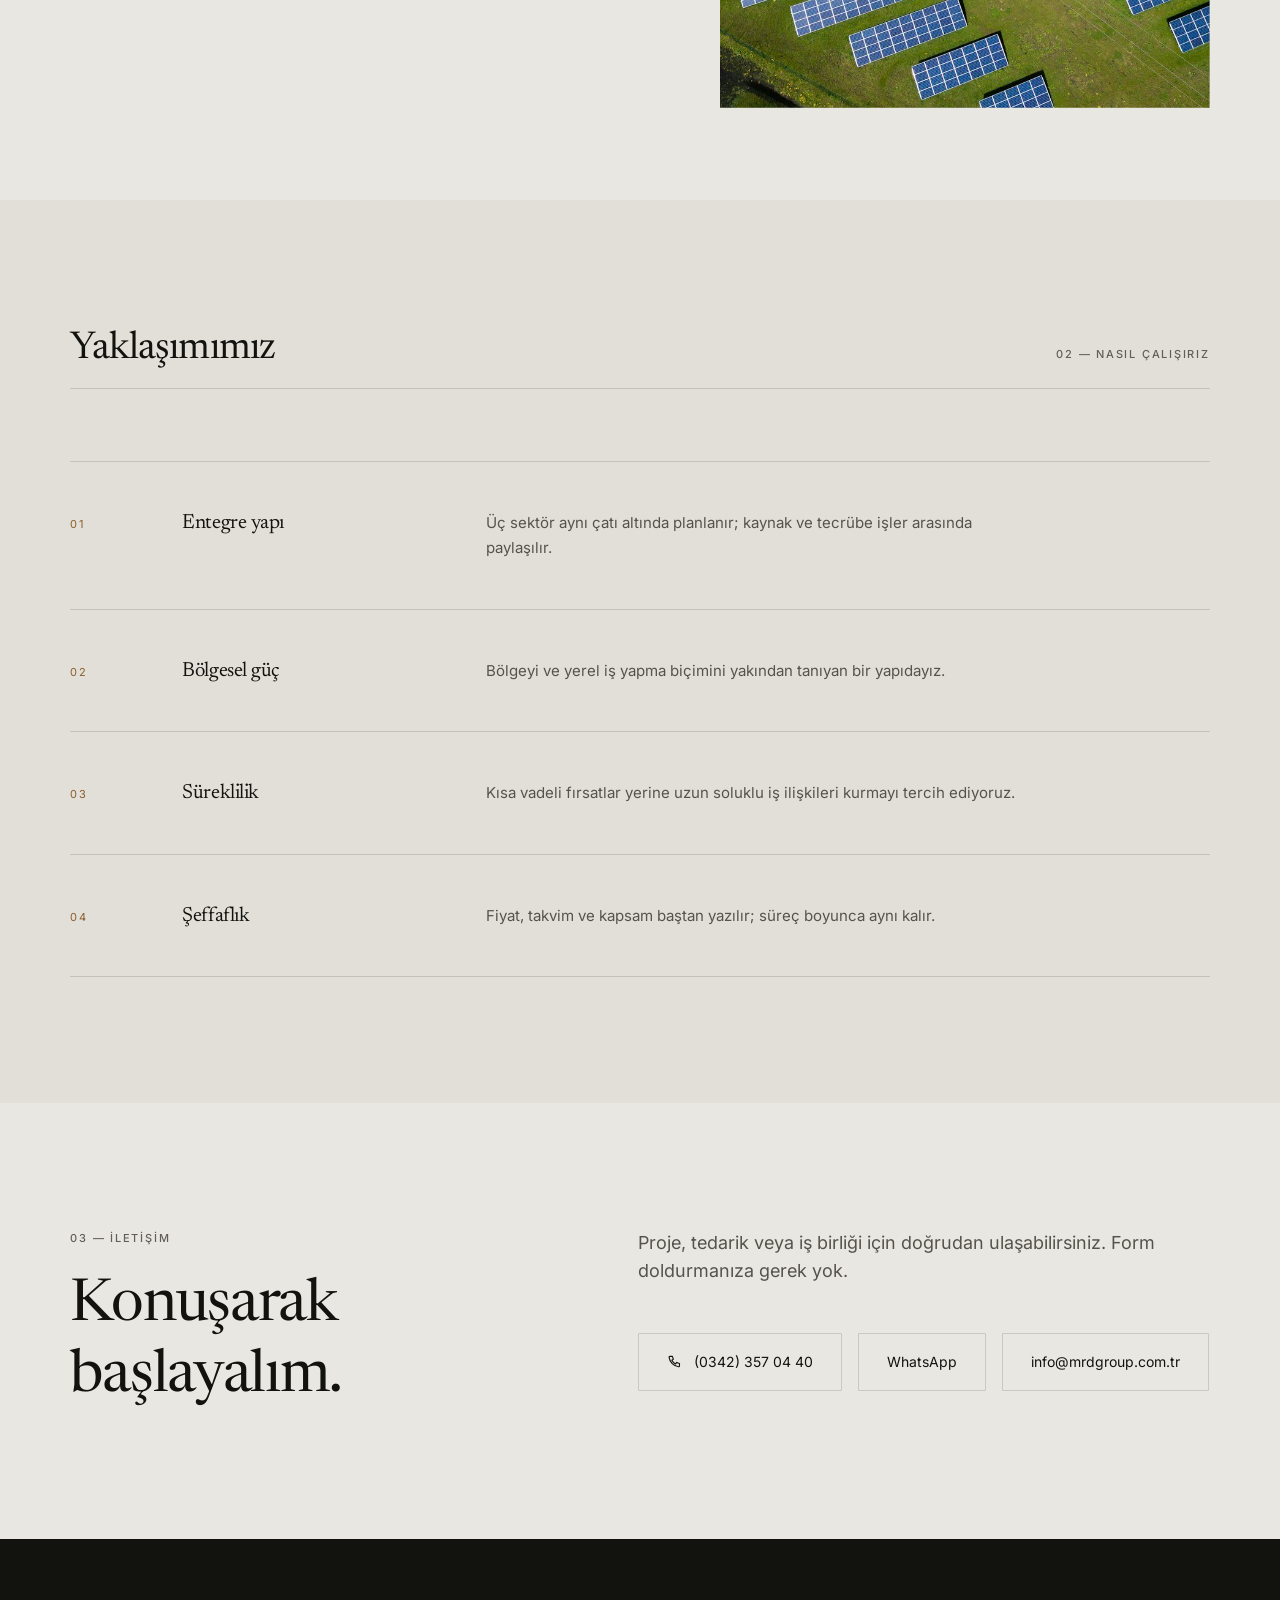
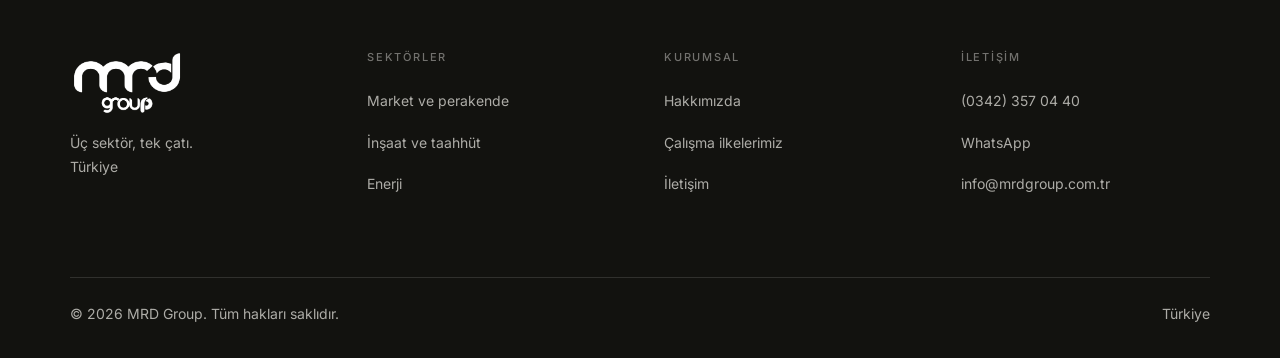
==== commit 0e66b69d: "Ana sayfada insaat gorseli konut projesi gorseliyle degistirildi" ====
--- a/index.html
+++ b/index.html
@@ -293,7 +293,7 @@
         </div>
         <a class="sector__media-link" href="./insaat.html" aria-label="İnşaat'ı inceleyin">
           <figure class="sector__media reveal-media">
-            <img src="./img/sectors/insaat.jpg" alt="Bir şantiyede döşeme donatısı hazırlanırken saha ekibinin kat üzerindeki görünümü" width="800" height="1000" loading="lazy" decoding="async">
+            <img src="./img/sectors/insaat.jpg" alt="Çok katlı, geniş balkonlu modern bir konut binasının sokak cephesi" width="800" height="1000" loading="lazy" decoding="async">
           </figure>
         </a>
       </div>
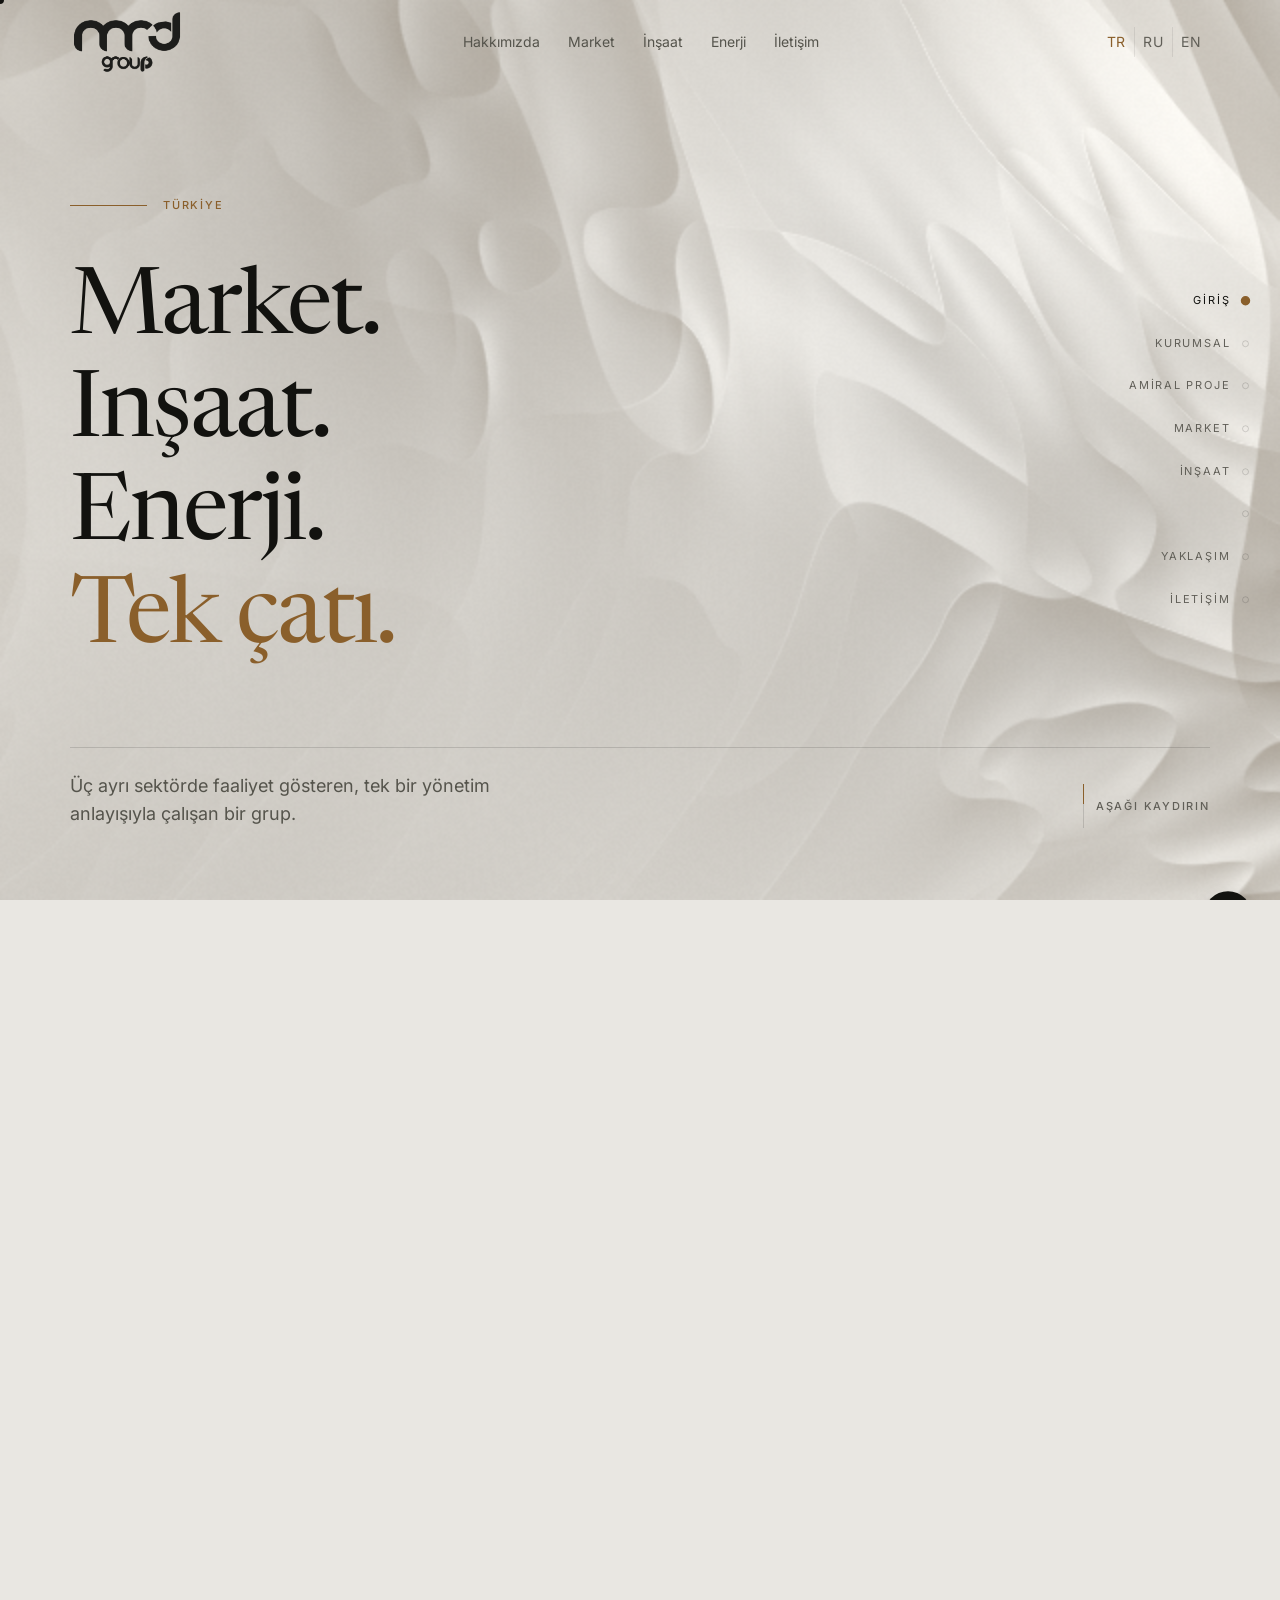
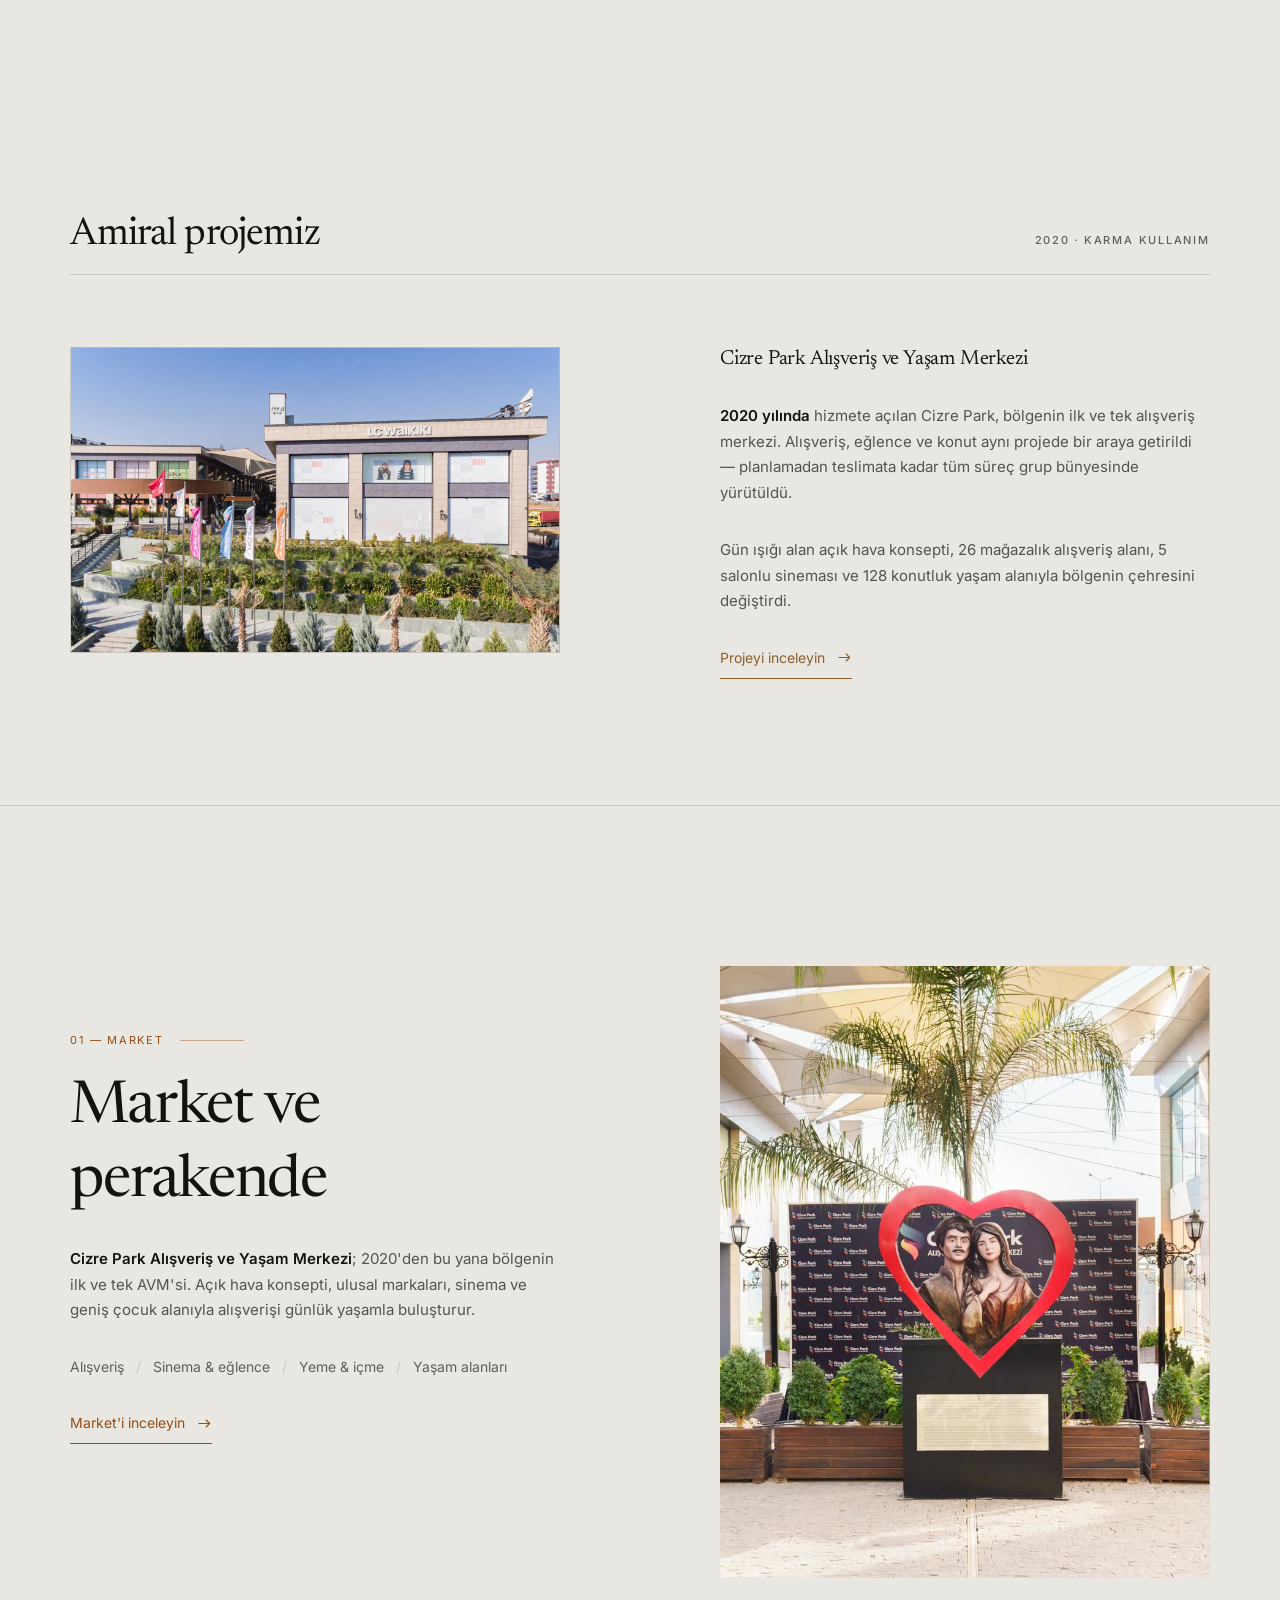
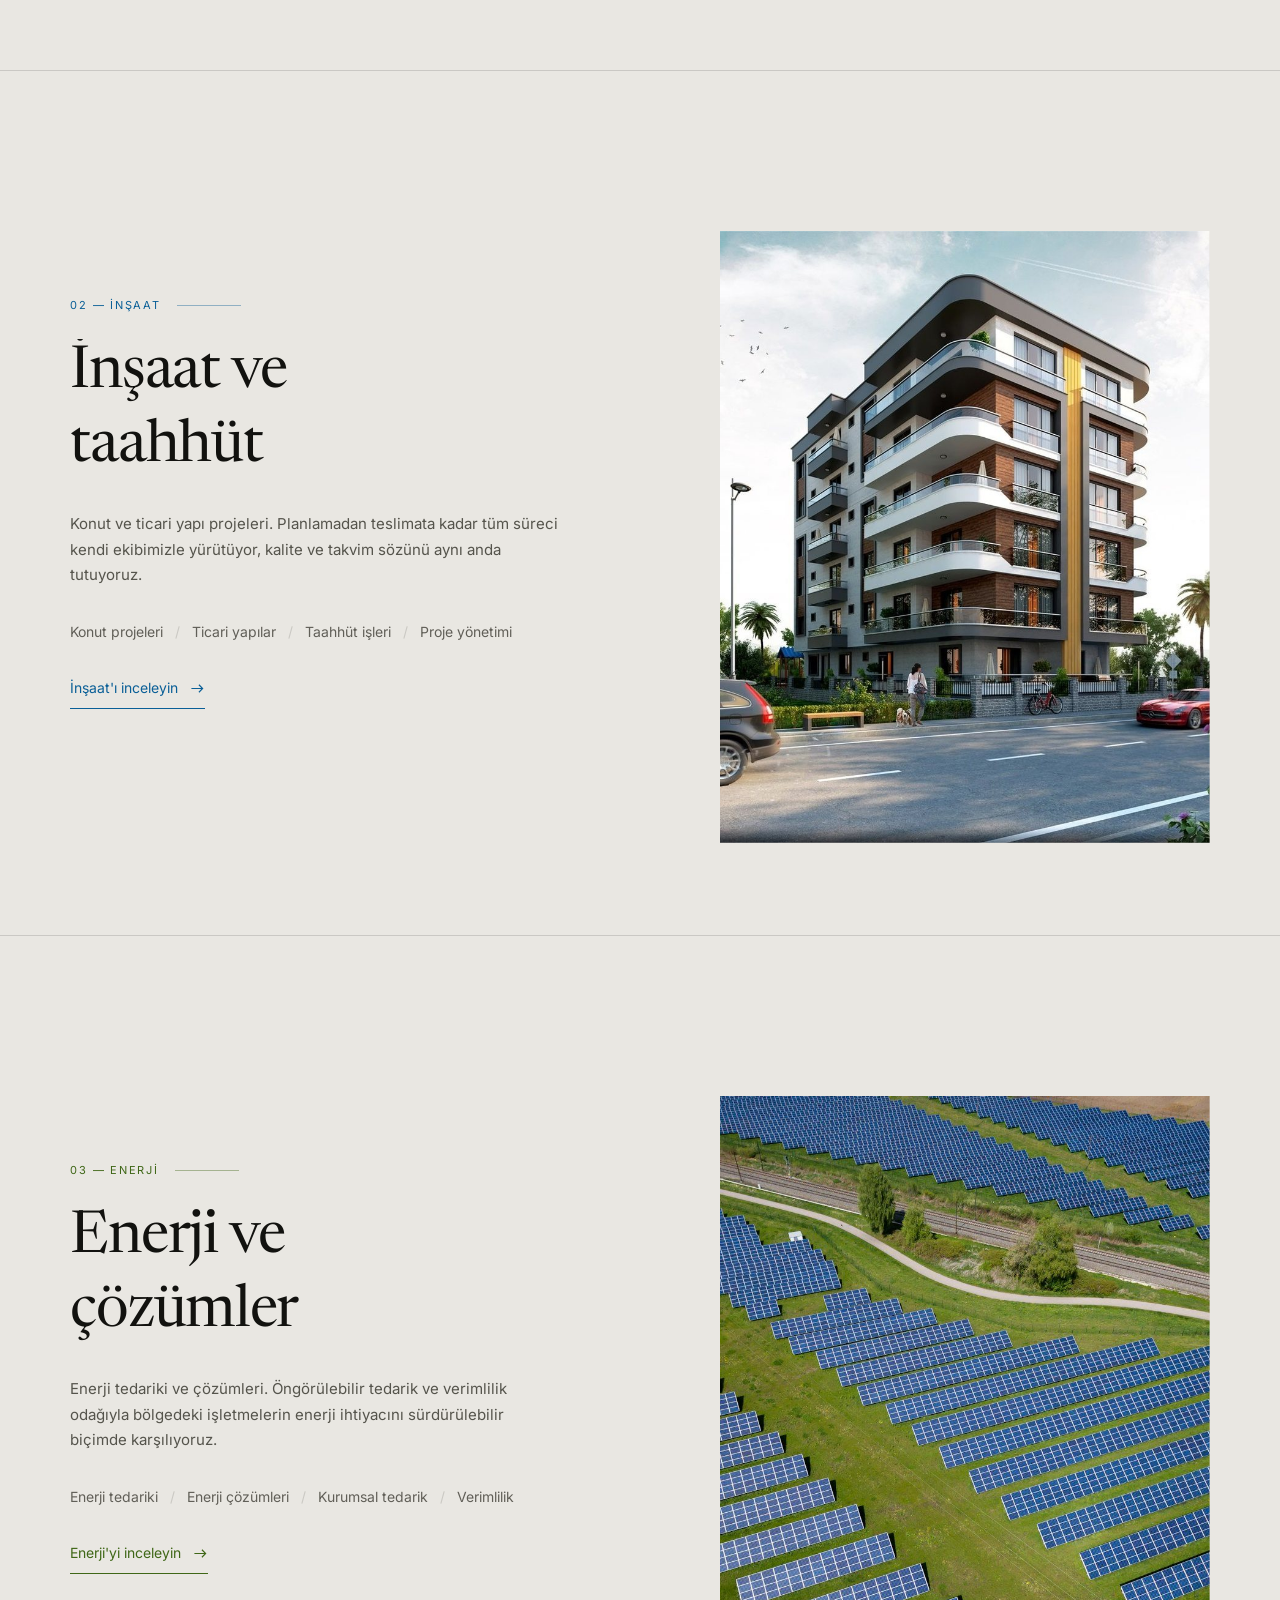
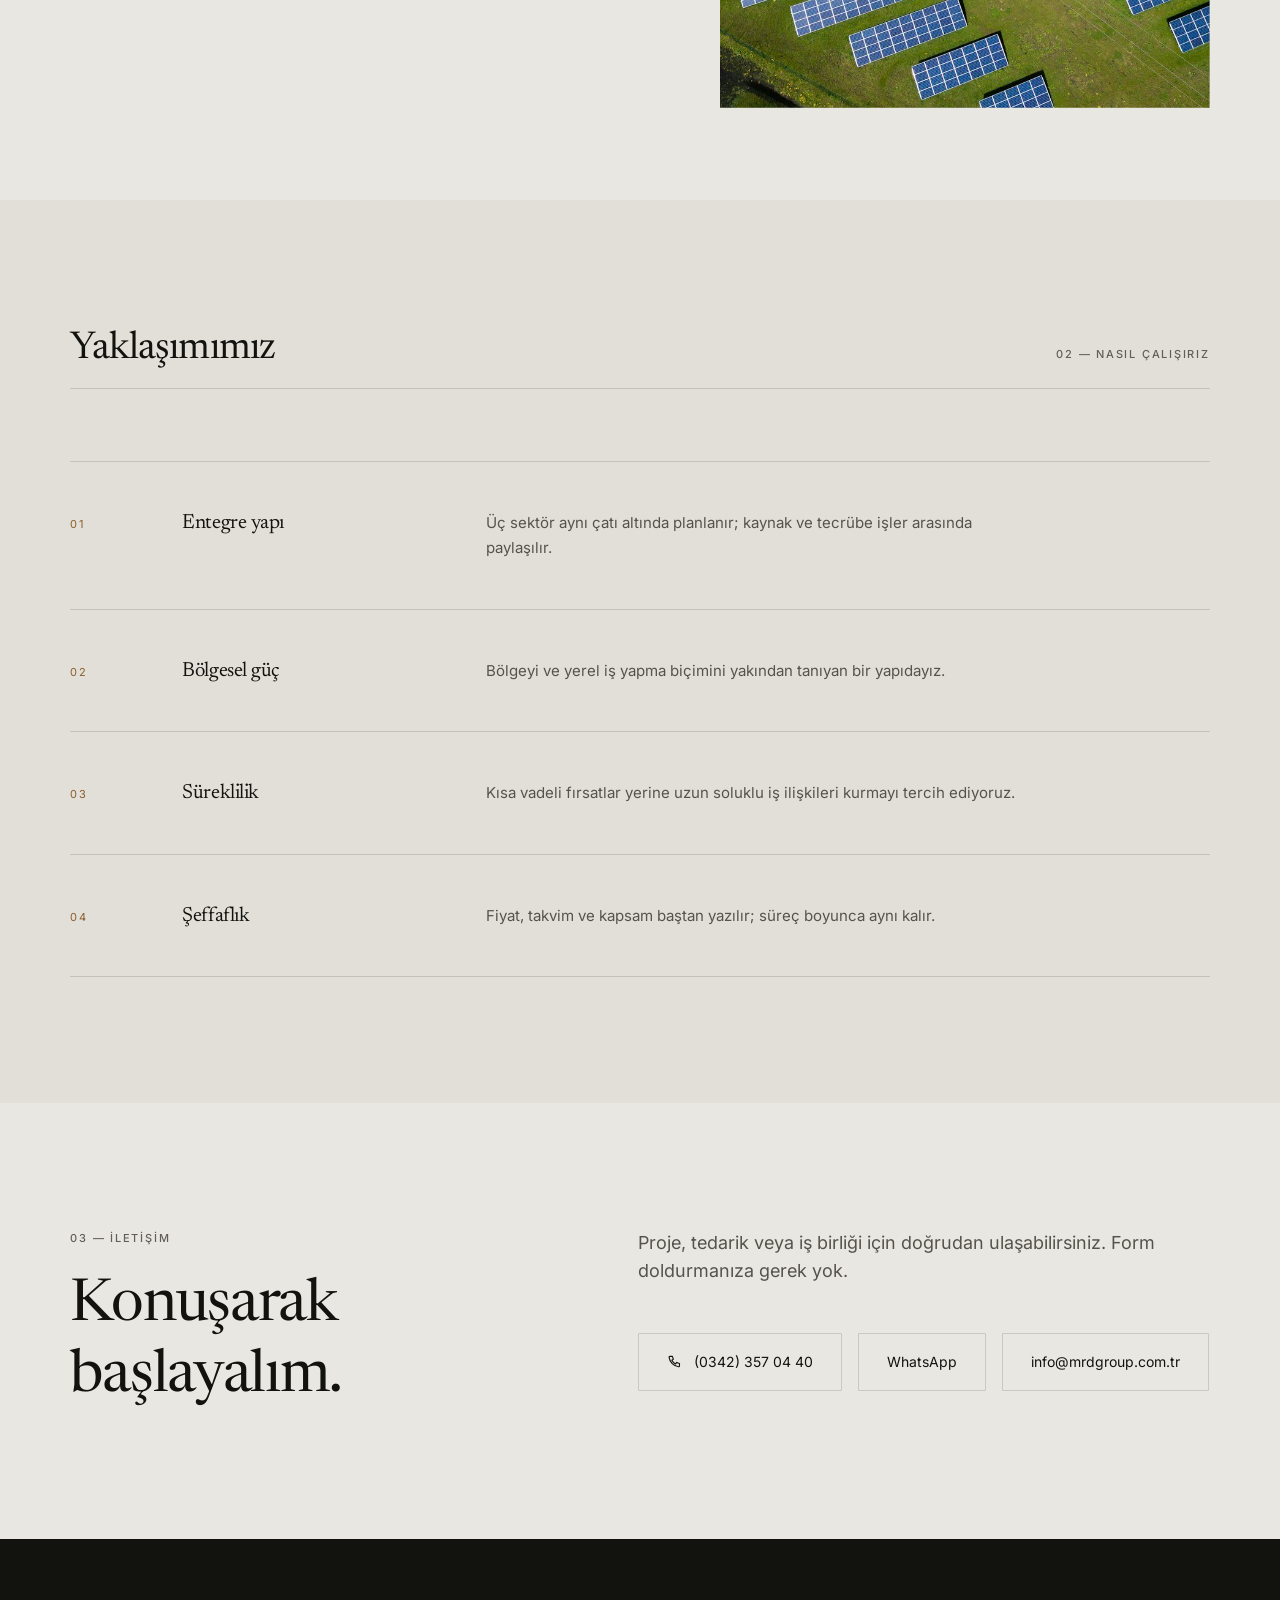
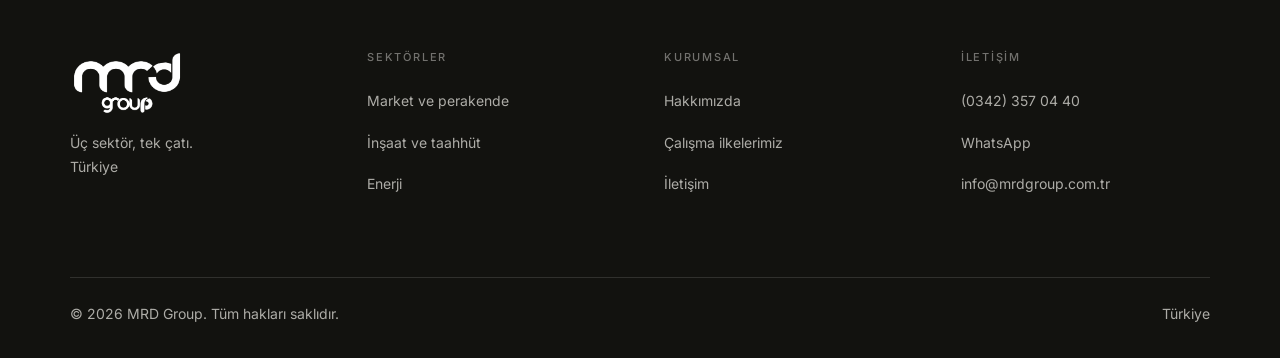
==== commit 25fb00c9: "Siteye dil secimi eklendi: Turkce, Rusca, Ingilizce Basliktaki menuden secilen dil tum sayfalarda ge" ====
--- a/index.html
+++ b/index.html
@@ -461,5 +461,6 @@
 <script src="./js/vendor/lenis.min.js" defer></script>
 <script type="module" src="./js/main.js"></script>
 <script>document.getElementById("year").textContent = new Date().getFullYear();</script>
+<script src="./js/i18n.js" defer></script>
 </body>
 </html>
--- a/css/site.css
+++ b/css/site.css
@@ -474,6 +474,18 @@
 .section--tight {
   padding-top: var(--s-7);
 }
+/* One full viewport, at every resolution. The block is centred in whatever
+   height the display has, so the carved ground fills the screen on its own and
+   the next section — the only element here painting a flat band — always
+   starts below the fold. Content taller than the viewport (phones, short
+   laptops) simply grows the wrapper instead of being clipped. */
+.first-screen {
+  min-height: 100svh;
+  display: flex;
+  flex-direction: column;
+  justify-content: center;
+}
+
 .section--contact {
   padding-top: var(--s-6);
   padding-bottom: var(--s-6);
@@ -1724,3 +1736,37 @@
 .frame.is-static .frame__counter {
   display: none;
 }
+
+/* --- Dil seçici -----------------------------------------------------------
+   Menünün yanında, aynı küçük tipografiyle. Kağıt yönüne sadık: dolgu yok,
+   yalnızca mürekkep tonu değişir; etkin dil marka aksanını alır. */
+.lang {
+  display: flex;
+  align-items: center;
+  flex: 0 0 auto;
+}
+.lang__btn {
+  font-family: var(--f-body);
+  font-size: var(--t-small);
+  line-height: 1;
+  letter-spacing: 0.06em;
+  color: var(--c-ink-faint);
+  background: none;
+  border: 0;
+  padding: var(--s-2);
+  cursor: pointer;
+  transition: color var(--d-fast) var(--e-out);
+}
+.lang__btn + .lang__btn {
+  border-inline-start: 1px solid var(--c-line-soft);
+}
+.lang__btn:hover {
+  color: var(--c-ink);
+}
+.lang__btn.is-active {
+  color: var(--c-accent);
+}
+.lang__btn:focus-visible {
+  outline: 2px solid var(--c-accent);
+  outline-offset: 2px;
+}
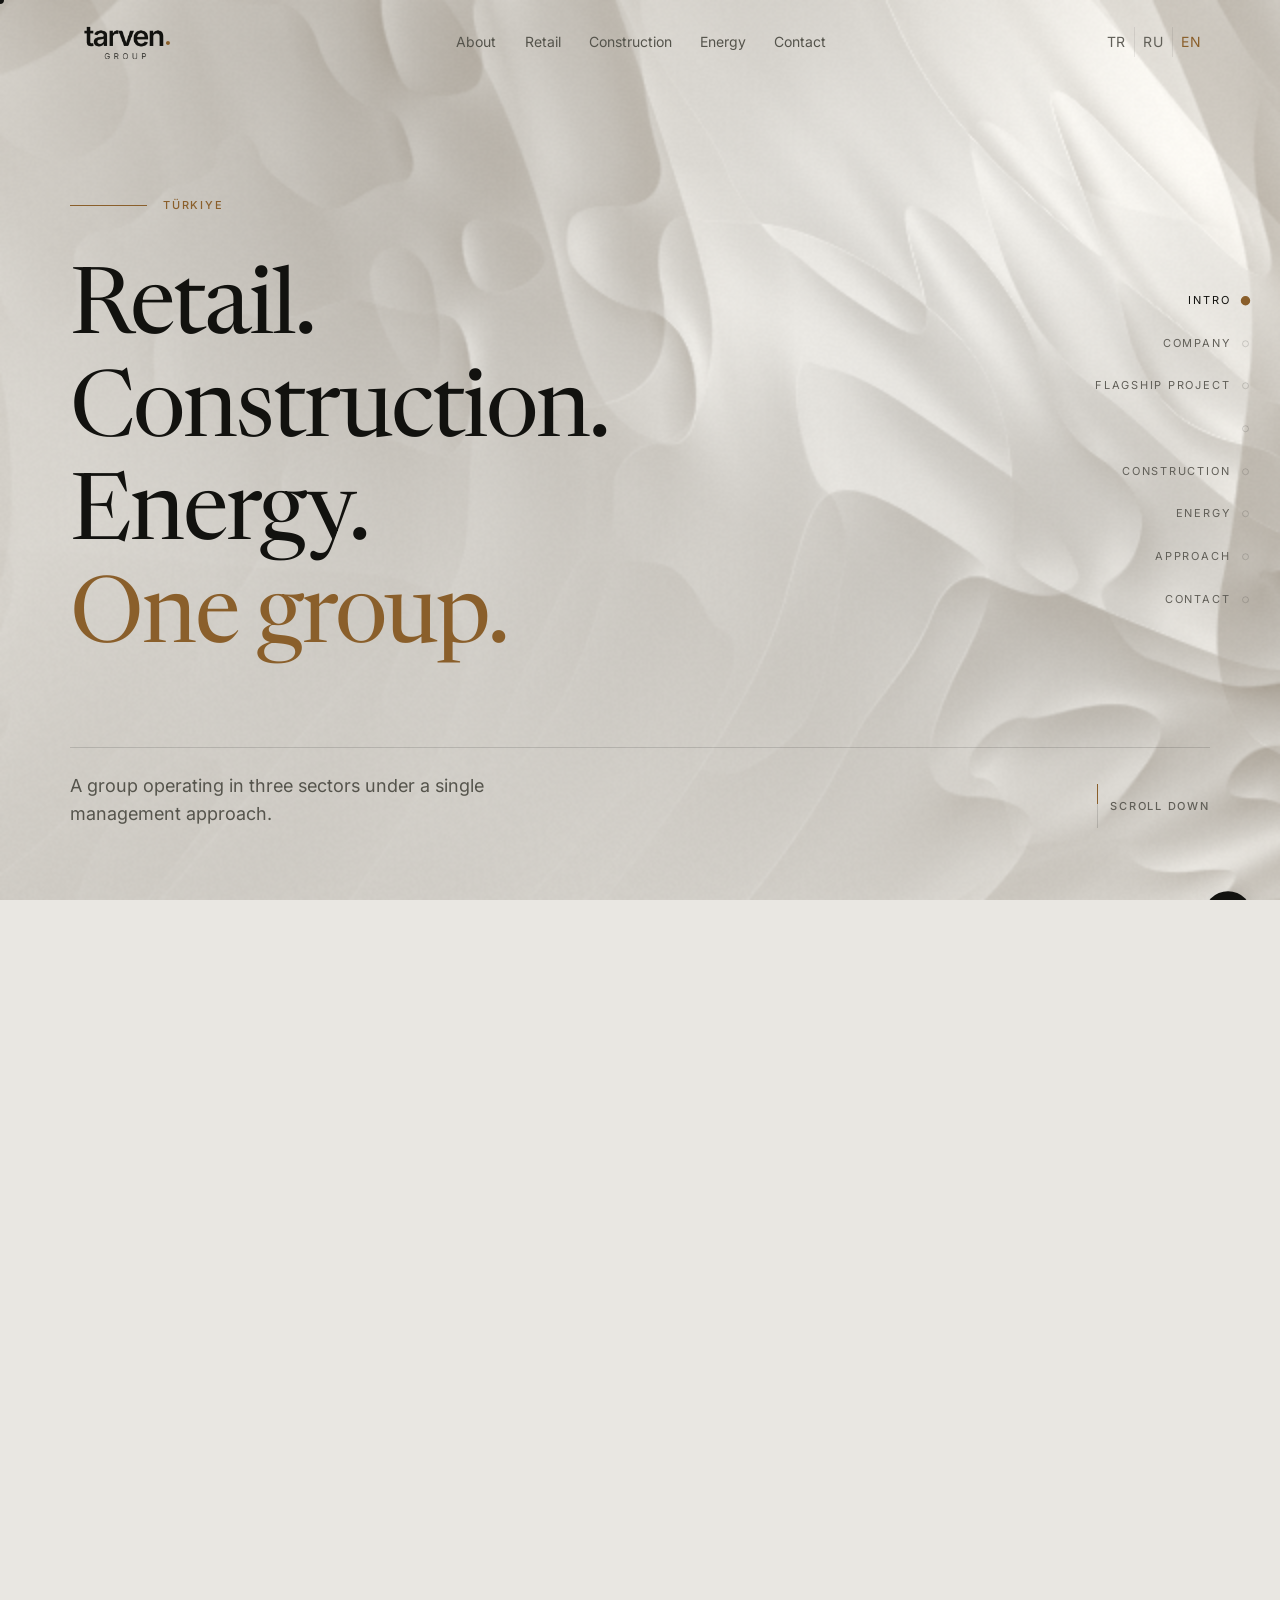
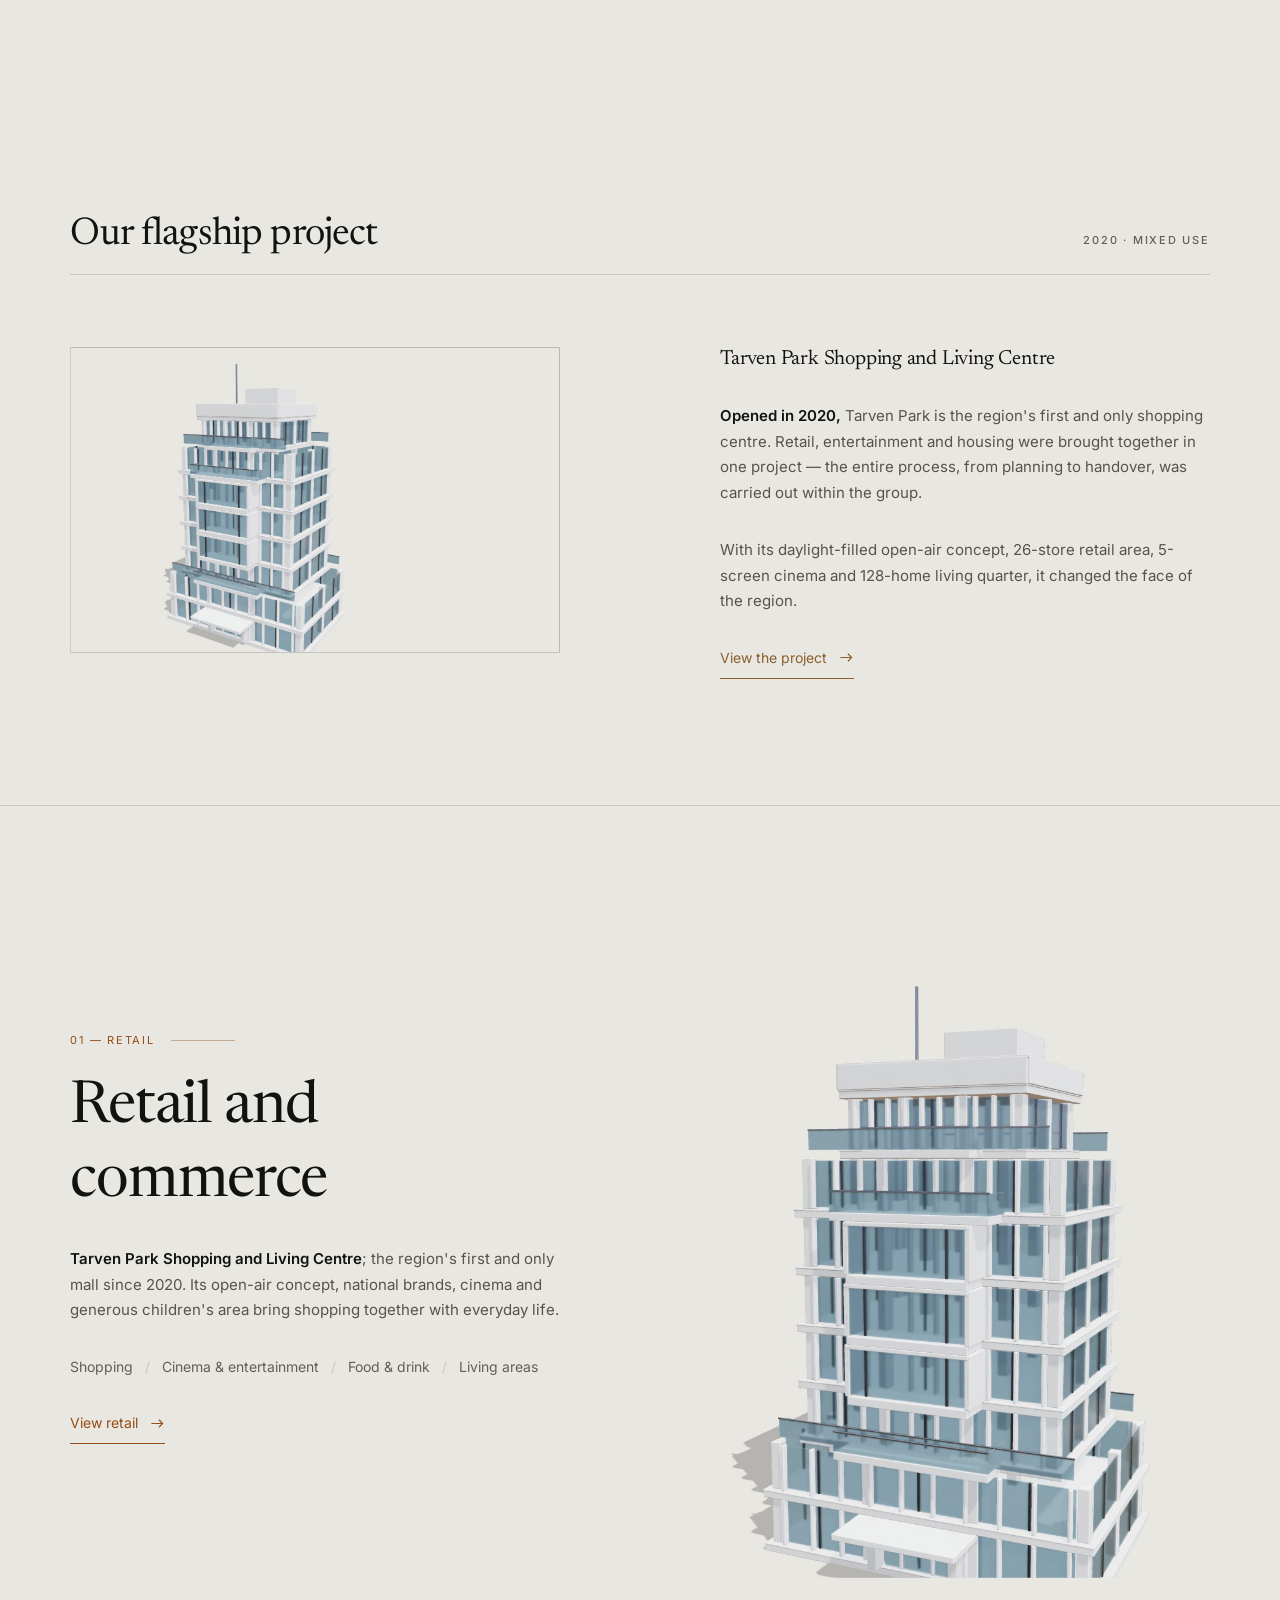
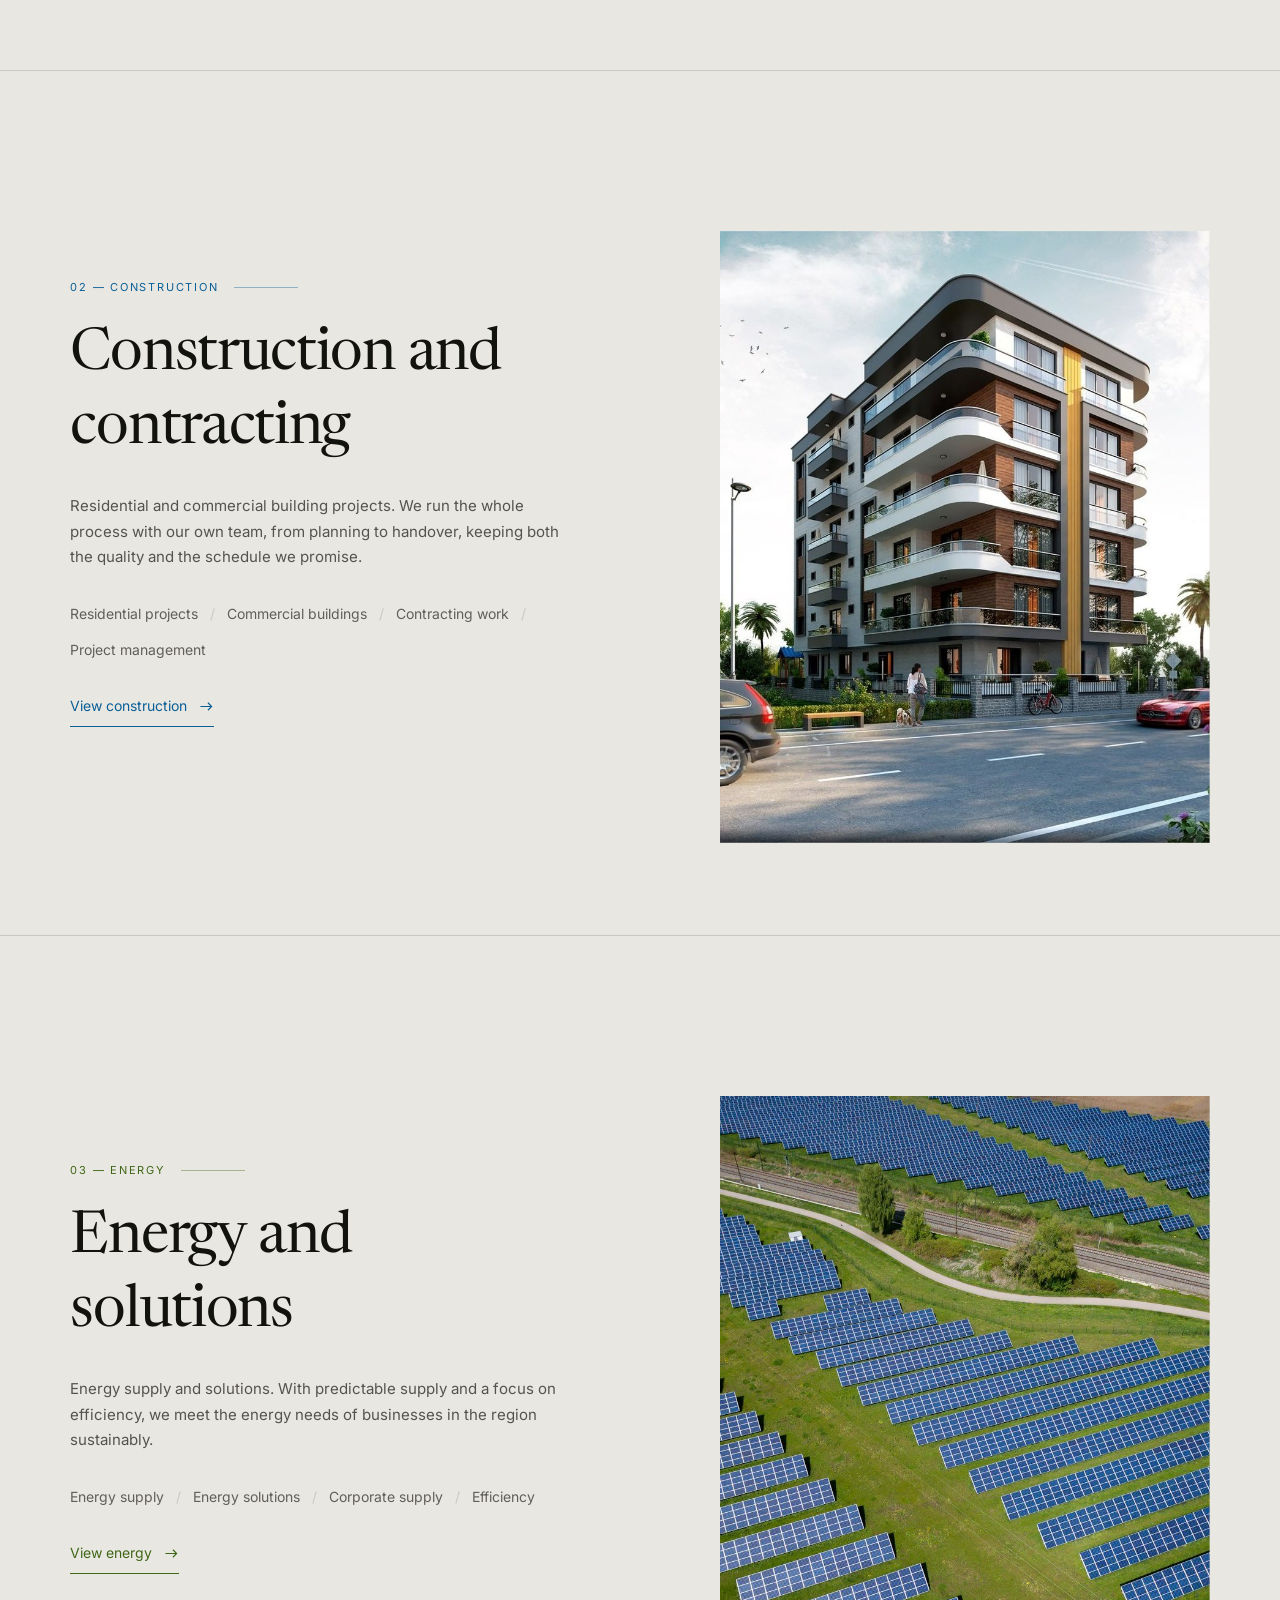
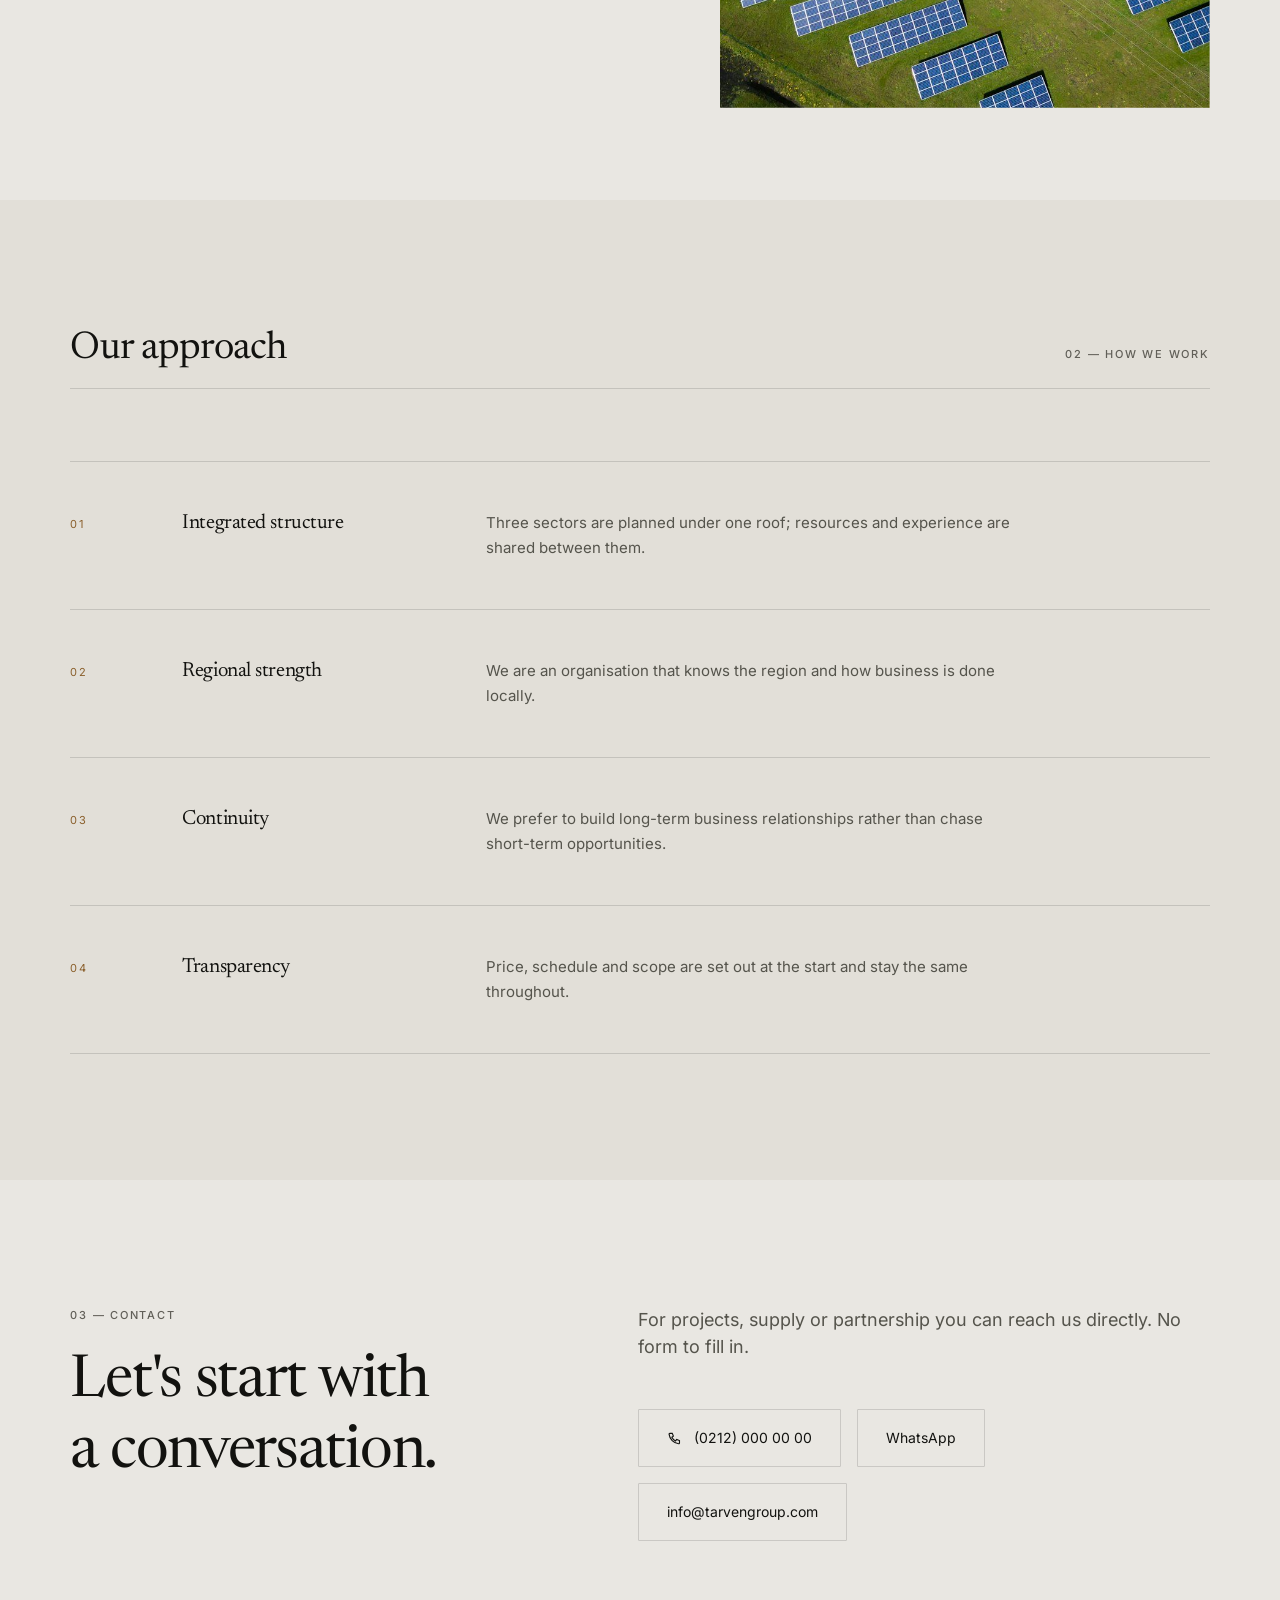
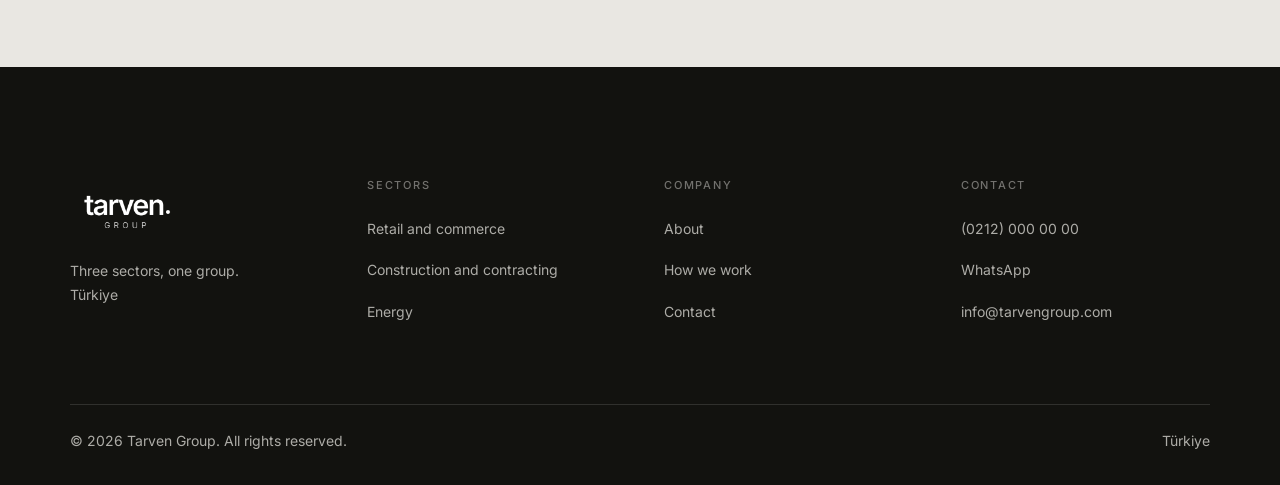
==== commit 10c54df5: "Turn the demo into a fictional brand The site carried a real company's identity: its trade name, its" ====
--- a/index.html
+++ b/index.html
@@ -3,22 +3,22 @@
 <head>
 <meta charset="utf-8">
 <meta name="viewport" content="width=device-width, initial-scale=1">
-<title>MRD Group — Market, İnşaat ve Enerji</title>
-<meta name="description" content="MRD Group; market ve perakende, inşaat ve taahhüt, enerji olmak üzere üç sektörde faaliyet gösteren bir gruptur.">
+<title>Tarven Group — Market, İnşaat ve Enerji</title>
+<meta name="description" content="Tarven Group; market ve perakende, inşaat ve taahhüt, enerji olmak üzere üç sektörde faaliyet gösteren bir gruptur.">
 <link rel="canonical" href="https://stillbenn.github.io/mrd-group/">
 
 <meta property="og:type" content="website">
-<meta property="og:site_name" content="MRD Group">
+<meta property="og:site_name" content="Tarven Group">
 <meta property="og:locale" content="tr_TR">
-<meta property="og:title" content="MRD Group — Market, İnşaat ve Enerji">
-<meta property="og:description" content="Üç sektör, tek çatı. MRD Group; market, inşaat ve enerji alanlarında faaliyet gösterir.">
+<meta property="og:title" content="Tarven Group — Market, İnşaat ve Enerji">
+<meta property="og:description" content="Üç sektör, tek çatı. Tarven Group; market, inşaat ve enerji alanlarında faaliyet gösterir.">
 <meta property="og:url" content="https://stillbenn.github.io/mrd-group/">
 <meta property="og:image" content="https://stillbenn.github.io/mrd-group/img/og-image.png">
 <meta property="og:image:width" content="1200">
 <meta property="og:image:height" content="630">
 <meta name="twitter:card" content="summary_large_image">
-<meta name="twitter:title" content="MRD Group — Market, İnşaat ve Enerji">
-<meta name="twitter:description" content="Üç sektör, tek çatı. MRD Group.">
+<meta name="twitter:title" content="Tarven Group — Market, İnşaat ve Enerji">
+<meta name="twitter:description" content="Üç sektör, tek çatı. Tarven Group.">
 <meta name="twitter:image" content="https://stillbenn.github.io/mrd-group/img/og-image.png">
 
 <meta name="theme-color" content="#e9e7e2">
@@ -38,7 +38,7 @@
 {
   "@context": "https://schema.org",
   "@type": "Organization",
-  "name": "MRD Group",
+  "name": "Tarven Group",
   "url": "https://stillbenn.github.io/mrd-group/",
   "logo": "https://stillbenn.github.io/mrd-group/img/og-image.png",
   "description": "Market ve perakende, inşaat ve taahhüt, enerji alanlarında faaliyet gösteren grup.",
@@ -48,7 +48,7 @@
   },
   "contactPoint": {
     "@type": "ContactPoint",
-    "telephone": "(0342) 357 04 40",
+    "telephone": "(0212) 000 00 00",
     "contactType": "customer service",
     "areaServed": "TR",
     "availableLanguage": "Turkish"
@@ -61,7 +61,7 @@
 <a class="skip-link" href="#main">İçeriğe geç</a>
 
 <div class="loader" role="status" aria-live="polite">
-  <img decoding="async" class="loader__logo" src="./img/mrd-group.png" alt="MRD Group" width="760" height="429">
+  <img decoding="async" class="loader__logo" src="./img/tarven-group.png" alt="Tarven Group" width="760" height="429">
   <div class="loader__bar"><span class="loader__fill"></span></div>
   <p class="loader__pct">000</p>
 </div>
@@ -74,8 +74,8 @@
 
 <header class="site-header">
   <div class="site-header__inner">
-    <a class="brand" href="./index.html" aria-label="MRD Group ana sayfa">
-      <img decoding="async" class="brand__logo" src="./img/mrd-group.png" alt="MRD Group" width="760" height="429">
+    <a class="brand" href="./index.html" aria-label="Tarven Group ana sayfa">
+      <img decoding="async" class="brand__logo" src="./img/tarven-group.png" alt="Tarven Group" width="760" height="429">
     </a>
 
     <nav class="nav" aria-label="Ana menü">
@@ -99,8 +99,8 @@
   <a class="menu__link" href="./enerji.html"><span>04</span>Enerji</a>
   <a class="menu__link" href="./iletisim.html"><span>05</span>İletişim</a>
   <div class="menu__foot">
-    <a class="btn" data-cfg-href="phoneHref" href="tel:+903423570440">
-      <span data-cfg="phoneDisplay">(0342) 357 04 40</span>
+    <a class="btn" data-cfg-href="phoneHref" href="tel:+902120000000">
+      <span data-cfg="phoneDisplay">(0212) 000 00 00</span>
     </a>
   </div>
 </nav>
@@ -150,7 +150,7 @@
             yönetim ve verdiği sözü tutan bir organizasyon.
           </p>
           <p>
-            MRD Group çatısı altındaki işler kendi alanlarında bağımsız
+            Tarven Group çatısı altındaki işler kendi alanlarında bağımsız
             yürütülür; ancak hepsi aynı kurumsal ölçütle denetlenir.
           </p>
           <a class="link-arrow" href="./iletisim.html">
@@ -165,7 +165,7 @@
       <!-- Only verified figures: three sectors, plus the real numbers of the
            group's flagship project (source: the company's own AVM site).
            No invented statistics. -->
-      <div class="stats" aria-label="Rakamlarla MRD Group">
+      <div class="stats" aria-label="Rakamlarla Tarven Group">
         <div class="stat" data-reveal>
           <p class="stat__value"><span data-count="3">0</span></p>
           <p class="stat__label">Faaliyet sektörü</p>
@@ -176,11 +176,11 @@
         </div>
         <div class="stat" data-reveal>
           <p class="stat__value"><span data-count="26">0</span></p>
-          <p class="stat__label">Mağaza · Cizre Park</p>
+          <p class="stat__label">Mağaza · Tarven Park</p>
         </div>
         <div class="stat" data-reveal>
           <p class="stat__value"><span data-count="128">0</span></p>
-          <p class="stat__label">Konut · Cizre Park</p>
+          <p class="stat__label">Konut · Tarven Park</p>
         </div>
       </div>
     </div>
@@ -200,13 +200,13 @@
       </div>
 
       <div class="split">
-        <a class="reveal-media flagship__media" href="./market.html" aria-label="Cizre Park'ı inceleyin">
-          <img src="./img/gallery/market-02.jpg" alt="Cizre Park Alışveriş ve Yaşam Merkezi dış cephesi" width="1600" height="1000" loading="lazy" decoding="async">
+        <a class="reveal-media flagship__media" href="./market.html" aria-label="Tarven Park'ı inceleyin">
+          <img src="./img/gallery/market-02.jpg" alt="Tarven Park Alışveriş ve Yaşam Merkezi dış cephesi" width="1600" height="1000" loading="lazy" decoding="async">
         </a>
         <div class="stack-lg" data-reveal>
-          <h3 class="t-h3">Cizre Park Alışveriş ve Yaşam Merkezi</h3>
+          <h3 class="t-h3">Tarven Park Alışveriş ve Yaşam Merkezi</h3>
           <p>
-            <strong>2020 yılında</strong> hizmete açılan Cizre Park, bölgenin
+            <strong>2020 yılında</strong> hizmete açılan Tarven Park, bölgenin
             ilk ve tek alışveriş merkezi. Alışveriş, eğlence ve konut aynı
             projede bir araya getirildi — planlamadan teslimata kadar tüm süreç
             grup bünyesinde yürütüldü.
@@ -239,7 +239,7 @@
             <span class="split-line"><span>perakende</span></span>
           </h2>
           <p data-reveal>
-            <strong>Cizre Park Alışveriş ve Yaşam Merkezi</strong>; 2020'den bu
+            <strong>Tarven Park Alışveriş ve Yaşam Merkezi</strong>; 2020'den bu
             yana bölgenin ilk ve tek AVM'si. Açık hava konsepti, ulusal
             markaları, sinema ve geniş çocuk alanıyla alışverişi günlük yaşamla
             buluşturur.
@@ -259,7 +259,7 @@
         </div>
         <a class="sector__media-link" href="./market.html" aria-label="Market'i inceleyin">
           <figure class="sector__media reveal-media">
-            <img src="./img/sectors/market.jpg" alt="Cizre Park Alışveriş ve Yaşam Merkezi'nin açık hava çarşısı" width="800" height="1000" loading="lazy" decoding="async">
+            <img src="./img/sectors/market.jpg" alt="Tarven Park Alışveriş ve Yaşam Merkezi'nin açık hava çarşısı" width="800" height="1000" loading="lazy" decoding="async">
           </figure>
         </a>
       </div>
@@ -384,15 +384,15 @@
             Form doldurmanıza gerek yok.
           </p>
           <div class="contact-actions">
-            <a class="btn" data-cfg-href="phoneHref" href="tel:+903423570440">
+            <a class="btn" data-cfg-href="phoneHref" href="tel:+902120000000">
               <svg viewBox="0 0 16 16" fill="none" stroke="currentColor" stroke-width="1.2" aria-hidden="true">
                 <path d="M3 2.5h2.6l1.2 3-1.6 1.2a8.4 8.4 0 003.9 3.9l1.2-1.6 3 1.2v2.6a.8.8 0 01-.9.8A11.6 11.6 0 012.2 3.4a.8.8 0 01.8-.9z"/>
               </svg>
-              <span data-cfg="phoneDisplay">(0342) 357 04 40</span>
+              <span data-cfg="phoneDisplay">(0212) 000 00 00</span>
             </a>
-            <a class="btn btn--ghost" data-cfg-href="whatsappHref" href="https://wa.me/905383342410" rel="noopener">WhatsApp</a>
-            <a class="btn btn--ghost" data-cfg-href="emailHref" href="mailto:info@mrdgroup.com.tr">
-              <span data-cfg="emailDisplay">info@mrdgroup.com.tr</span>
+            <a class="btn btn--ghost" data-cfg-href="whatsappHref" href="https://wa.me/905000000000" rel="noopener">WhatsApp</a>
+            <a class="btn btn--ghost" data-cfg-href="emailHref" href="mailto:info@tarvengroup.com">
+              <span data-cfg="emailDisplay">info@tarvengroup.com</span>
             </a>
           </div>
         </div>
@@ -407,7 +407,7 @@
     <div class="site-footer__grid">
       <div>
         <a class="brand" href="./index.html">
-          <img decoding="async" class="brand__logo" src="./img/mrd-group.png" alt="MRD Group" width="760" height="429">
+          <img decoding="async" class="brand__logo" src="./img/tarven-group.png" alt="Tarven Group" width="760" height="429">
         </a>
         <p style="margin-top: var(--s-4)">
           Üç sektör, tek çatı.<br>
@@ -436,21 +436,21 @@
       <div>
         <h2>İletişim</h2>
         <ul>
-          <li><a data-cfg-href="phoneHref" href="tel:+903423570440"><span data-cfg="phoneDisplay">(0342) 357 04 40</span></a></li>
-          <li><a data-cfg-href="whatsappHref" href="https://wa.me/905383342410" rel="noopener">WhatsApp</a></li>
-          <li><a data-cfg-href="emailHref" href="mailto:info@mrdgroup.com.tr"><span data-cfg="emailDisplay">info@mrdgroup.com.tr</span></a></li>
+          <li><a data-cfg-href="phoneHref" href="tel:+902120000000"><span data-cfg="phoneDisplay">(0212) 000 00 00</span></a></li>
+          <li><a data-cfg-href="whatsappHref" href="https://wa.me/905000000000" rel="noopener">WhatsApp</a></li>
+          <li><a data-cfg-href="emailHref" href="mailto:info@tarvengroup.com"><span data-cfg="emailDisplay">info@tarvengroup.com</span></a></li>
         </ul>
       </div>
     </div>
 
     <div class="site-footer__bar">
-      <p>© <span id="year">2026</span> MRD Group. Tüm hakları saklıdır.</p>
+      <p>© <span id="year">2026</span> Tarven Group. Tüm hakları saklıdır.</p>
       <p>Türkiye</p>
     </div>
   </div>
 </footer>
 
-<a class="wa-float" data-cfg-href="whatsappHref" href="https://wa.me/905383342410" rel="noopener" aria-label="WhatsApp ile yazın">
+<a class="wa-float" data-cfg-href="whatsappHref" href="https://wa.me/905000000000" rel="noopener" aria-label="WhatsApp ile yazın">
   <svg viewBox="0 0 24 24" fill="currentColor" aria-hidden="true">
     <path d="M12 2a10 10 0 00-8.6 15L2 22l5.2-1.4A10 10 0 1012 2zm5.6 14.2c-.2.6-1.2 1.2-1.7 1.2-.4 0-1 .1-3.2-.8-2.7-1.1-4.4-3.9-4.5-4-.1-.2-1-1.4-1-2.6 0-1.3.7-1.9.9-2.1.2-.3.5-.3.7-.3h.5c.2 0 .4 0 .6.5l.8 2c.1.2.1.4 0 .5l-.3.5-.4.4c-.1.1-.3.3-.1.6.2.3.7 1.2 1.6 2 1.1.9 1.9 1.2 2.2 1.3.2.1.4.1.6-.1l.8-1c.2-.2.3-.2.6-.1l2 .9c.2.1.4.2.4.3.1.2.1.8-.1 1.4z"/>
   </svg>
--- a/css/tokens.css
+++ b/css/tokens.css
@@ -1,5 +1,5 @@
 /* ==========================================================================
-   MRD Group — Design tokens
+   Tarven Group — Design tokens
    --------------------------------------------------------------------------
    Direction: paper, not screen. A light warm ground, near-black ink, a serif
    display face and restrained type sizes. Premium here comes from space,
@@ -27,13 +27,13 @@
   /* --- Accents ---------------------------------------------------------
      Used sparingly: rules, indices, hover states. Never as a fill.        */
   --c-brand: #8a5f2b; /* aged bronze — the holding */
-  /* Sector accents matched to the sub-brand logos: Cizre Park (market) is a
-     warm terracotta from its flame mark, MRD İnşaat is its brand blue, MRD
+  /* Sector accents matched to the sub-brand logos: Tarven Park (market) is a
+     warm terracotta from its flame mark, Tarven İnşaat is its brand blue, Tarven
      Enerji its brand green. Each is deepened from the logo's own colour just
      enough to stay readable as an accent on the light paper ground. */
-  --c-market: #964d15; /* terracotta — Cizre Park (deepened to clear AA on paper) */
-  --c-insaat: #0a5f97; /* brand blue — MRD İnşaat (deepened to clear AA) */
-  --c-petrol: #3f6717; /* brand green — MRD Enerji, var name kept (deepened to clear AA) */
+  --c-market: #964d15; /* terracotta — Tarven Park (deepened to clear AA on paper) */
+  --c-insaat: #0a5f97; /* brand blue — Tarven İnşaat (deepened to clear AA) */
+  --c-petrol: #3f6717; /* brand green — Tarven Enerji, var name kept (deepened to clear AA) */
 
   /* Set per page via <body data-sector="market|insaat|enerji"> */
   --c-accent: var(--c-brand);
--- a/css/base.css
+++ b/css/base.css
@@ -1,5 +1,5 @@
 /* ==========================================================================
-   MRD Group — Fonts, reset, typography, layout primitives
+   Tarven Group — Fonts, reset, typography, layout primitives
    ========================================================================== */
 
 /* --- Self-hosted fonts ---------------------------------------------------
--- a/css/site.css
+++ b/css/site.css
@@ -1,5 +1,5 @@
 /* ==========================================================================
-   MRD Group — Components
+   Tarven Group — Components
    --------------------------------------------------------------------------
    Performance rules enforced throughout this file:
      · no backdrop-filter  — it repaints on every scroll frame
@@ -1607,7 +1607,7 @@
   }
 }
 
-/* 16e. Amenities — the real Cizre Park services as a restrained icon grid.
+/* 16e. Amenities — the real Tarven Park services as a restrained icon grid.
    Hairline separators, a single accent per mark; no cards, no fills. */
 .amenities {
   display: grid;
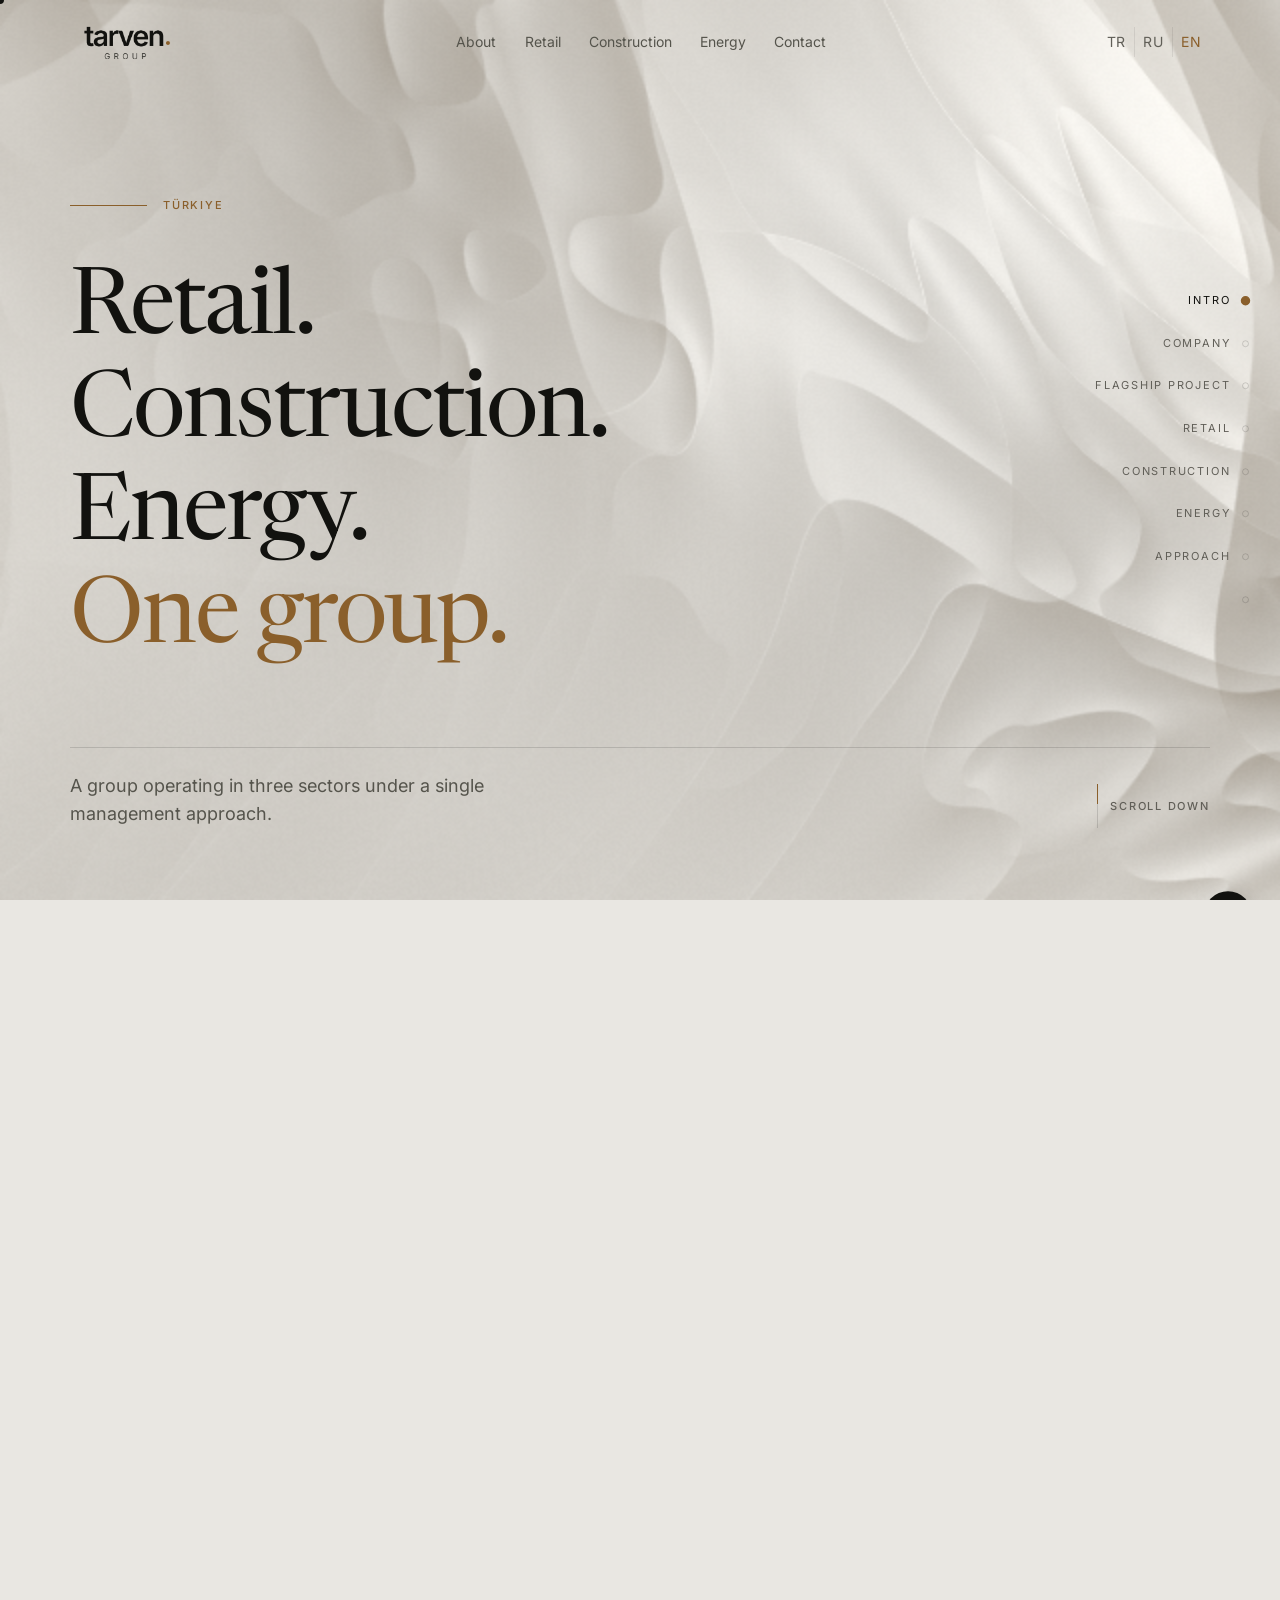
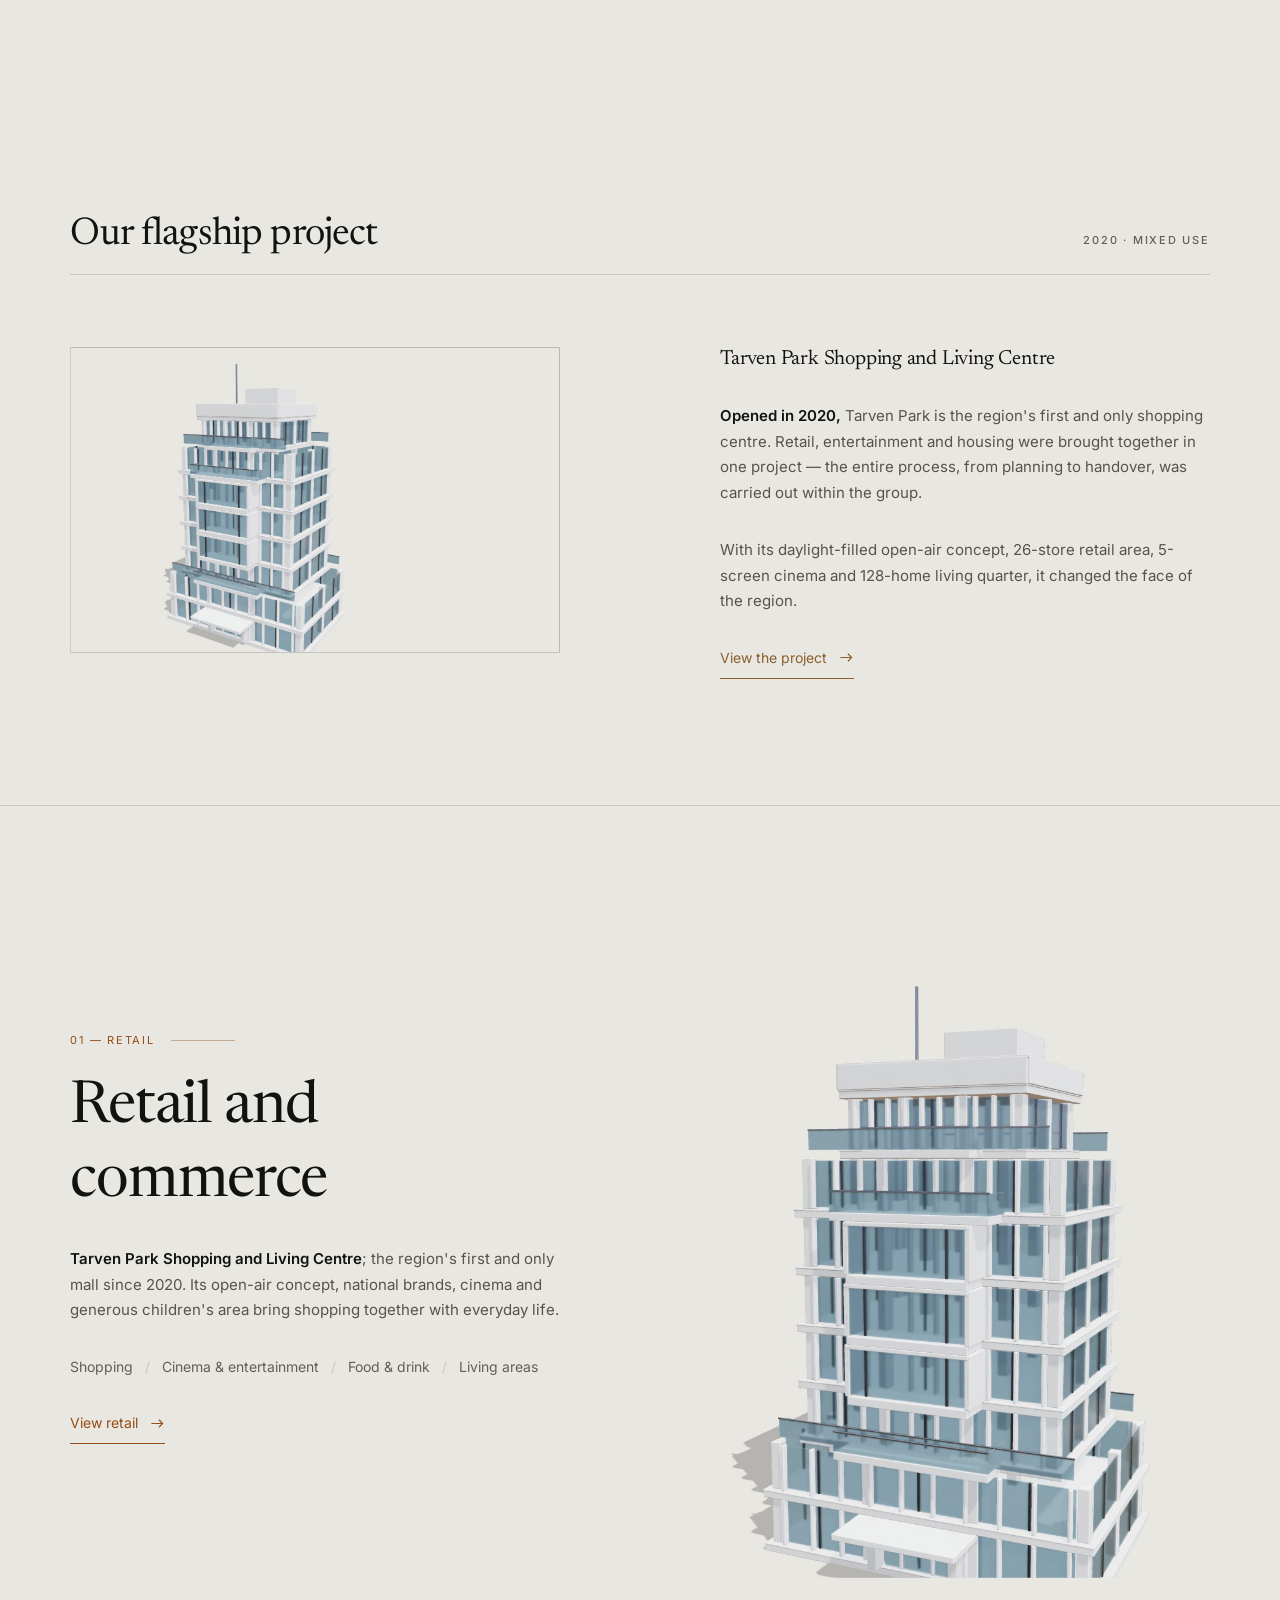
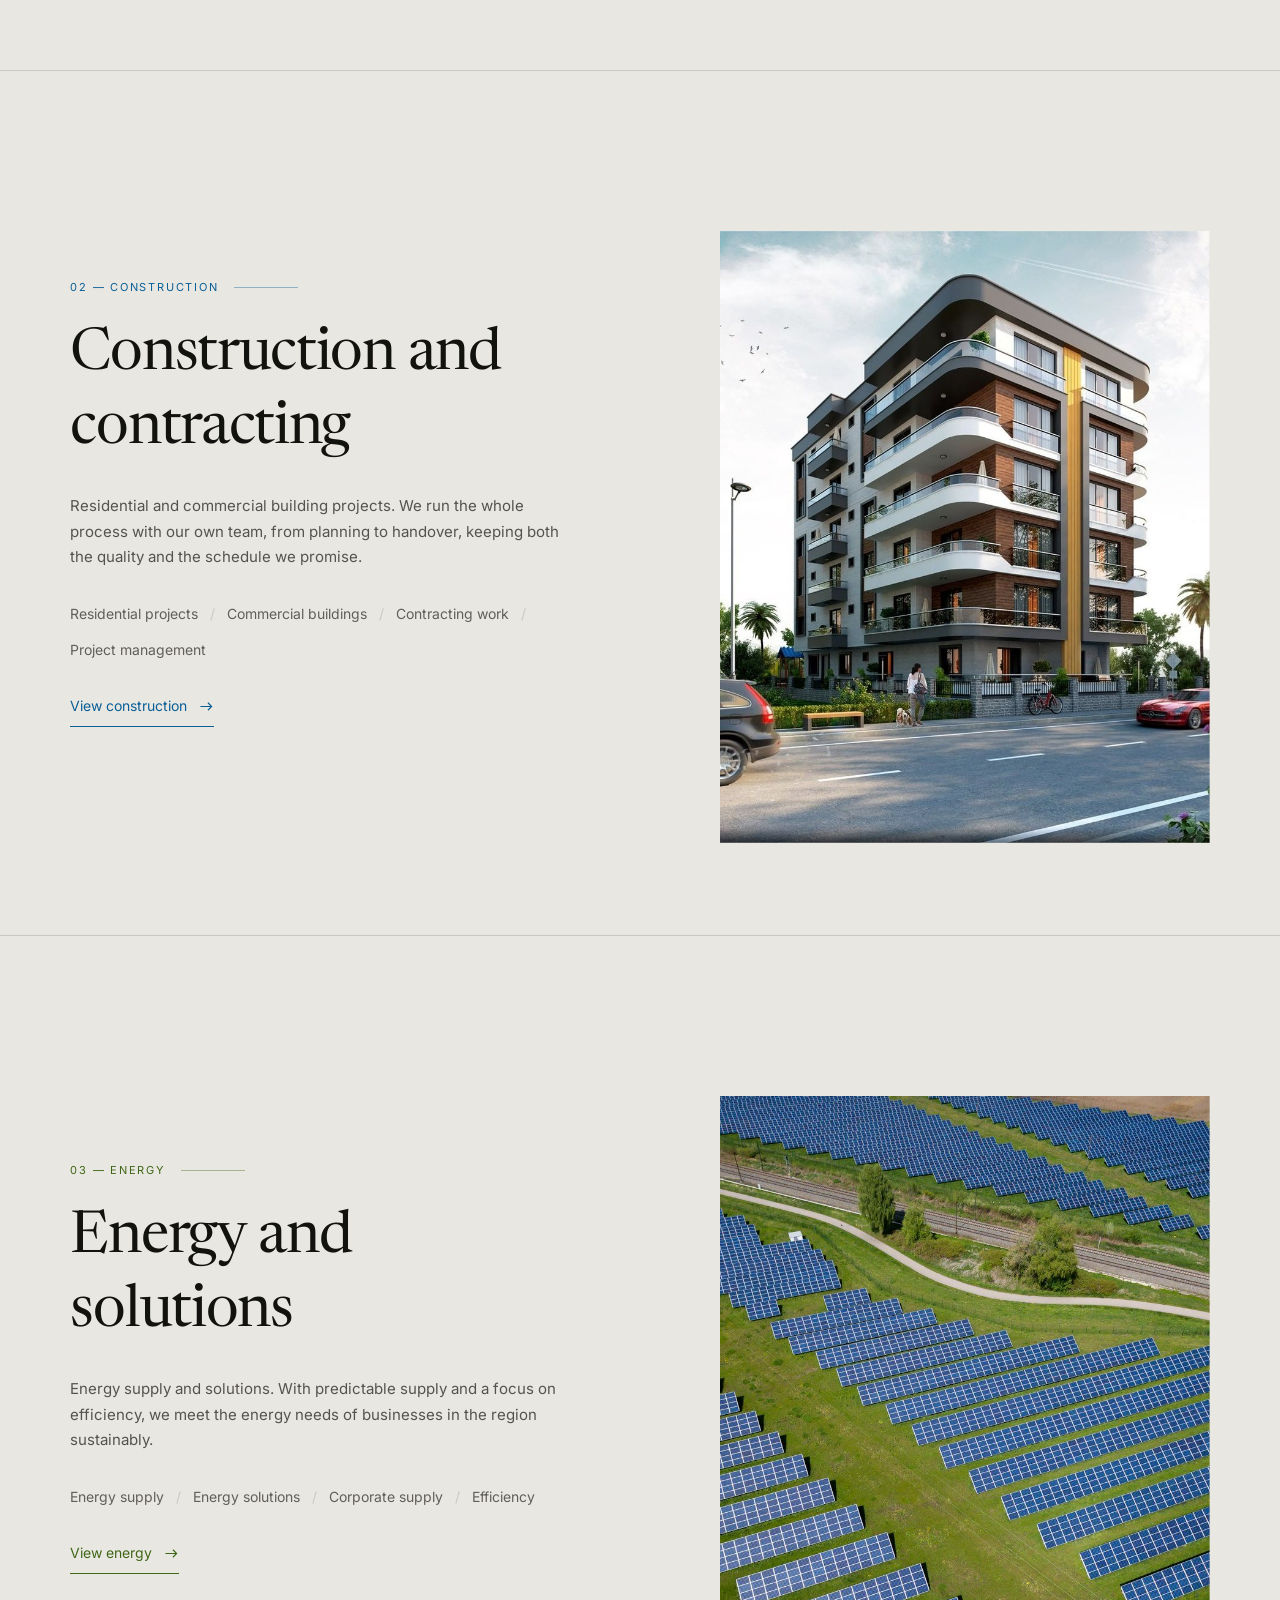
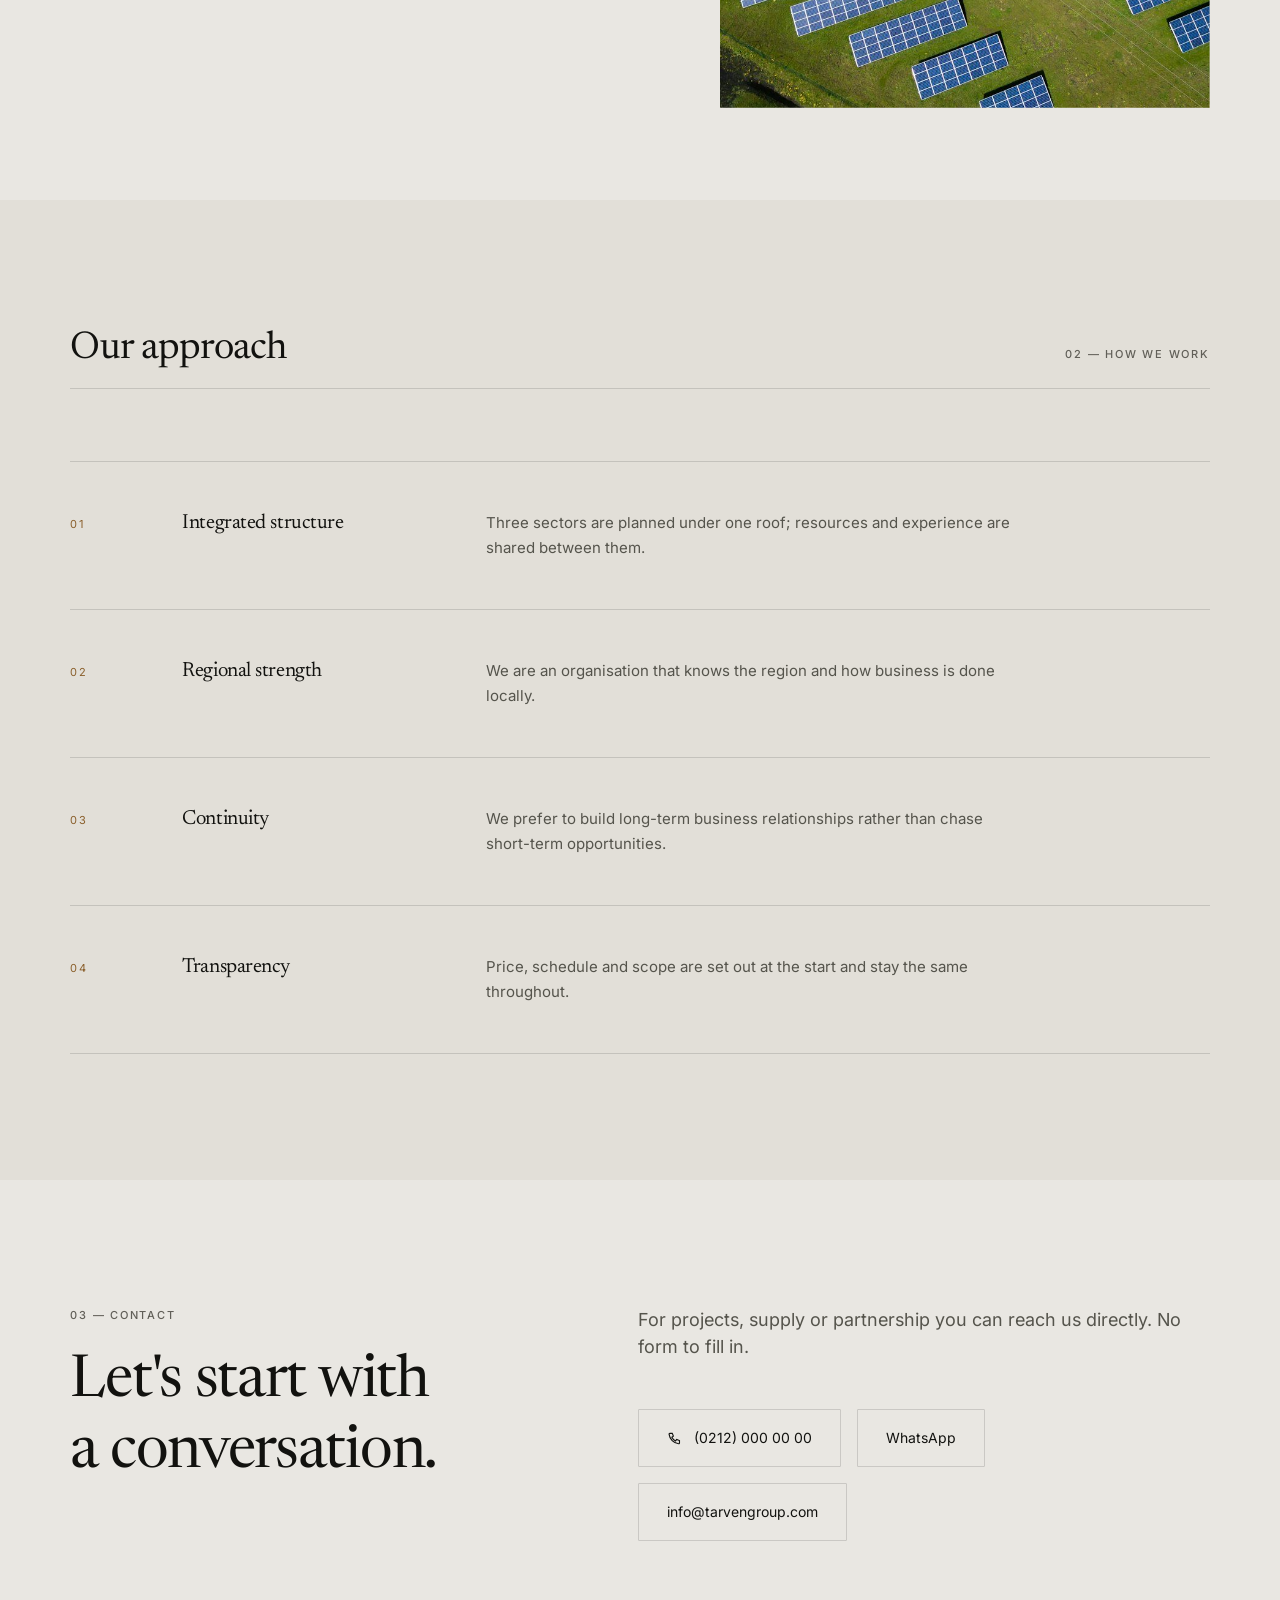
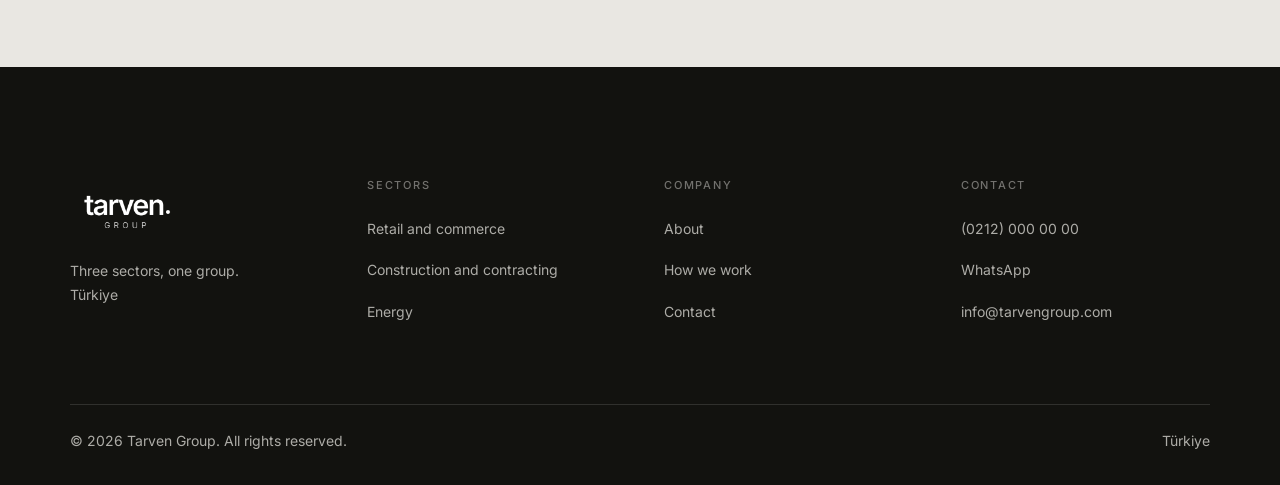
==== commit 91bba67c: "Follow the repository to its new name The canonical links, Open Graph URLs and sitemap still pointed" ====
--- a/index.html
+++ b/index.html
@@ -5,21 +5,21 @@
 <meta name="viewport" content="width=device-width, initial-scale=1">
 <title>Tarven Group — Market, İnşaat ve Enerji</title>
 <meta name="description" content="Tarven Group; market ve perakende, inşaat ve taahhüt, enerji olmak üzere üç sektörde faaliyet gösteren bir gruptur.">
-<link rel="canonical" href="https://stillbenn.github.io/mrd-group/">
+<link rel="canonical" href="https://stillbenn.github.io/tarven-group/">
 
 <meta property="og:type" content="website">
 <meta property="og:site_name" content="Tarven Group">
 <meta property="og:locale" content="tr_TR">
 <meta property="og:title" content="Tarven Group — Market, İnşaat ve Enerji">
 <meta property="og:description" content="Üç sektör, tek çatı. Tarven Group; market, inşaat ve enerji alanlarında faaliyet gösterir.">
-<meta property="og:url" content="https://stillbenn.github.io/mrd-group/">
-<meta property="og:image" content="https://stillbenn.github.io/mrd-group/img/og-image.png">
+<meta property="og:url" content="https://stillbenn.github.io/tarven-group/">
+<meta property="og:image" content="https://stillbenn.github.io/tarven-group/img/og-image.png">
 <meta property="og:image:width" content="1200">
 <meta property="og:image:height" content="630">
 <meta name="twitter:card" content="summary_large_image">
 <meta name="twitter:title" content="Tarven Group — Market, İnşaat ve Enerji">
 <meta name="twitter:description" content="Üç sektör, tek çatı. Tarven Group.">
-<meta name="twitter:image" content="https://stillbenn.github.io/mrd-group/img/og-image.png">
+<meta name="twitter:image" content="https://stillbenn.github.io/tarven-group/img/og-image.png">
 
 <meta name="theme-color" content="#e9e7e2">
 <link rel="icon" href="./img/favicon.svg" type="image/svg+xml">
@@ -39,8 +39,8 @@
   "@context": "https://schema.org",
   "@type": "Organization",
   "name": "Tarven Group",
-  "url": "https://stillbenn.github.io/mrd-group/",
-  "logo": "https://stillbenn.github.io/mrd-group/img/og-image.png",
+  "url": "https://stillbenn.github.io/tarven-group/",
+  "logo": "https://stillbenn.github.io/tarven-group/img/og-image.png",
   "description": "Market ve perakende, inşaat ve taahhüt, enerji alanlarında faaliyet gösteren grup.",
   "address": {
     "@type": "PostalAddress",
